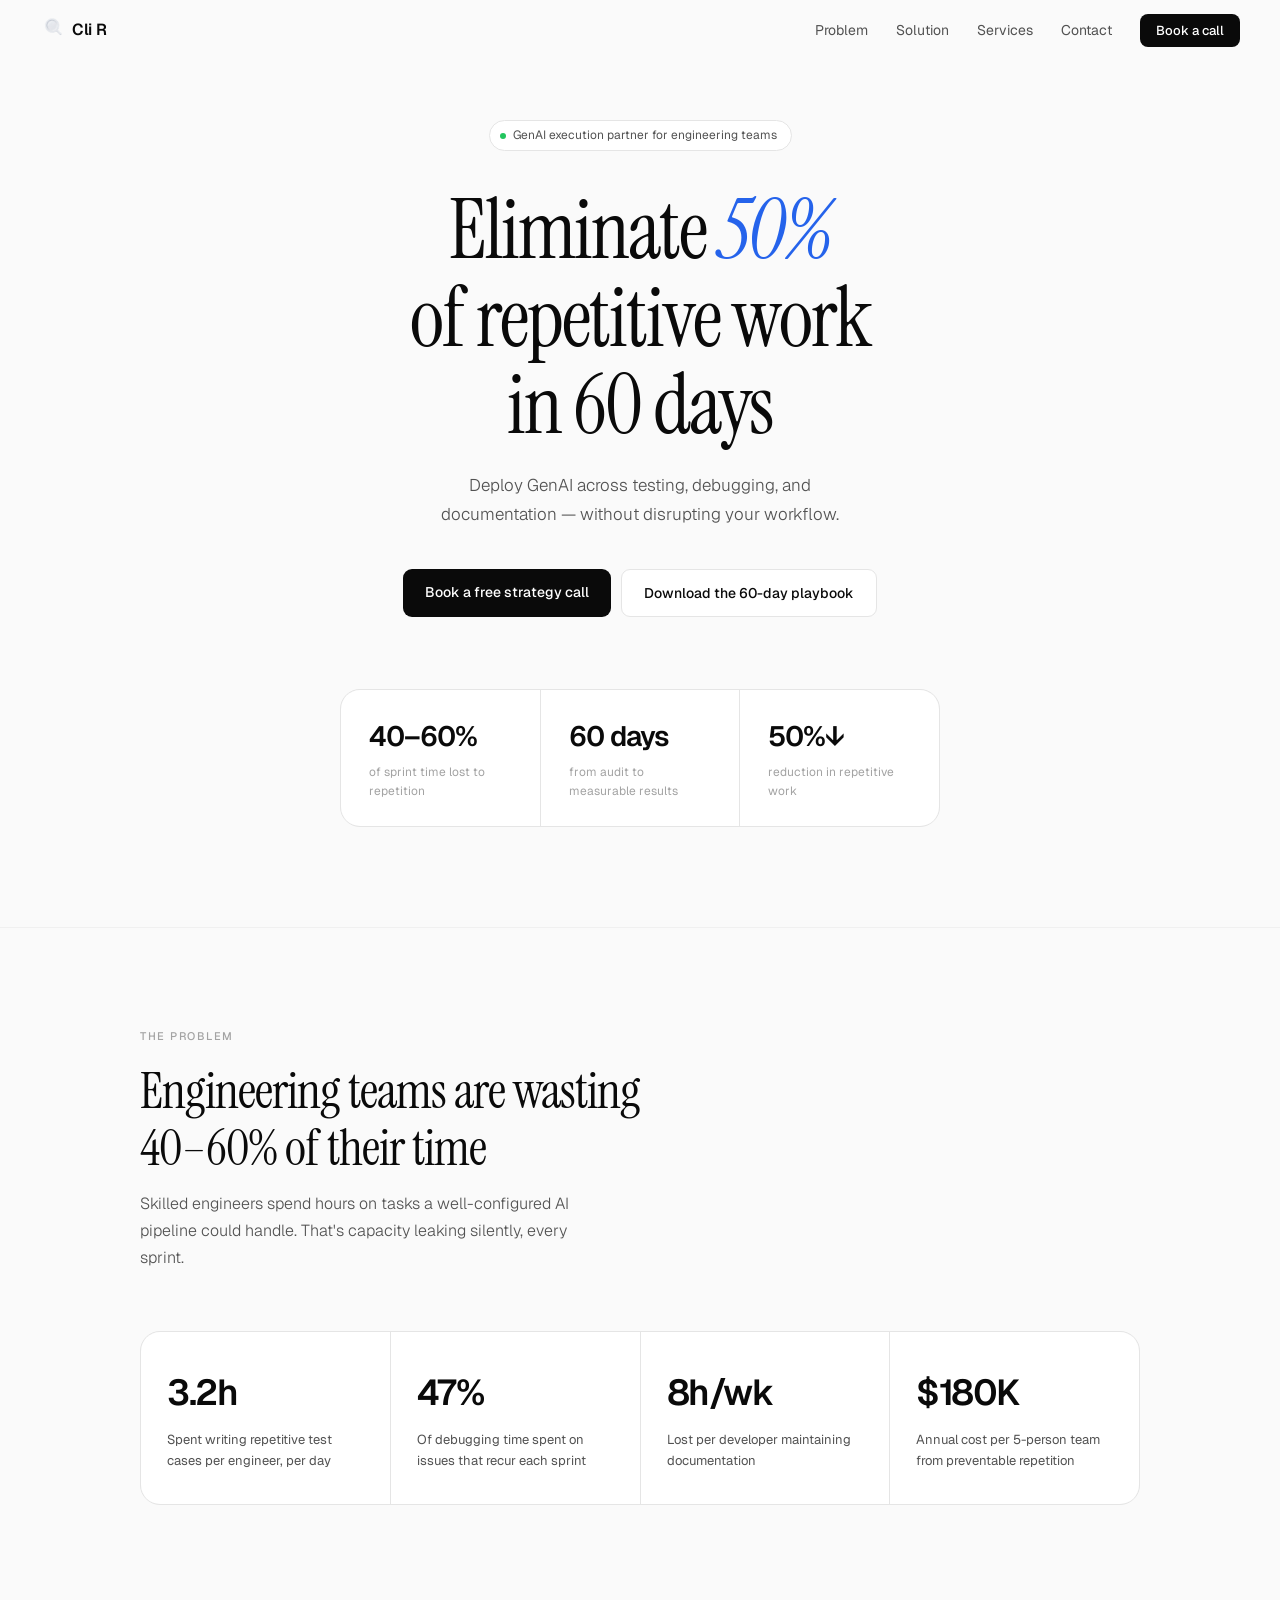
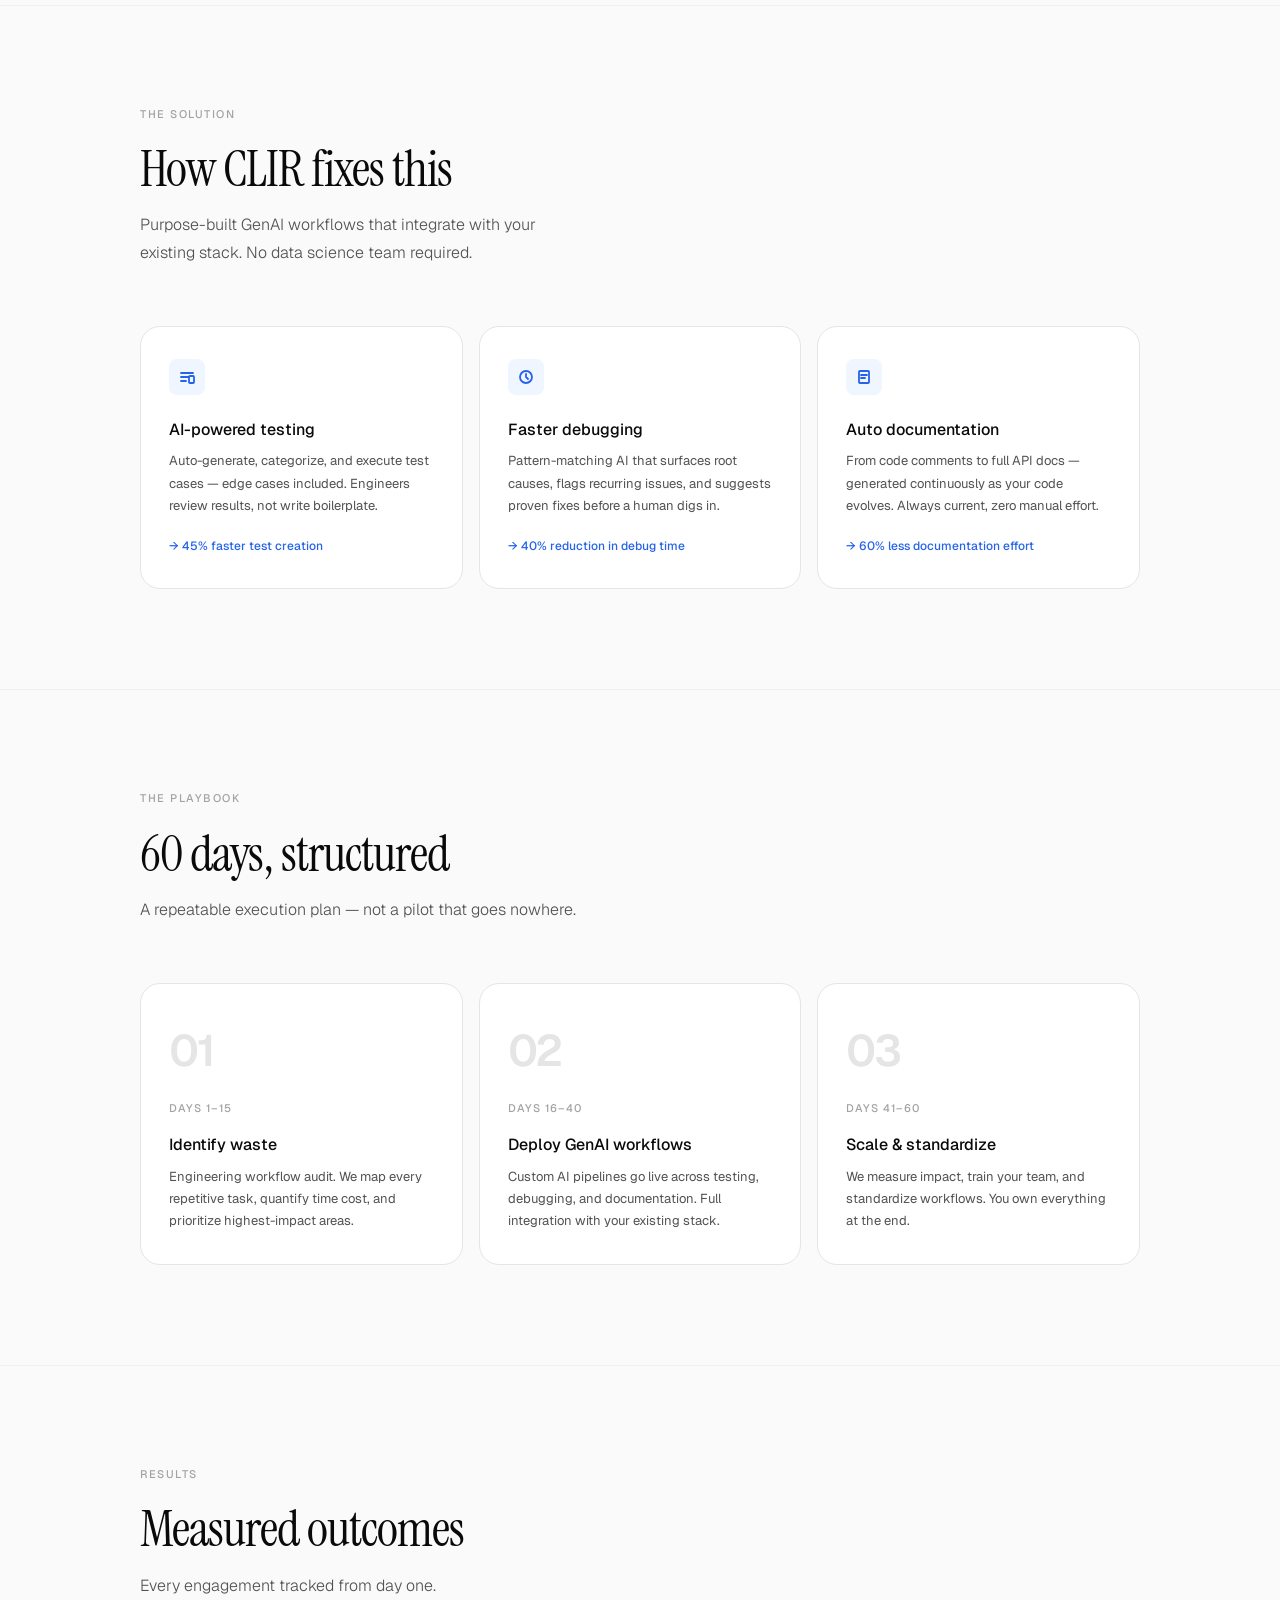
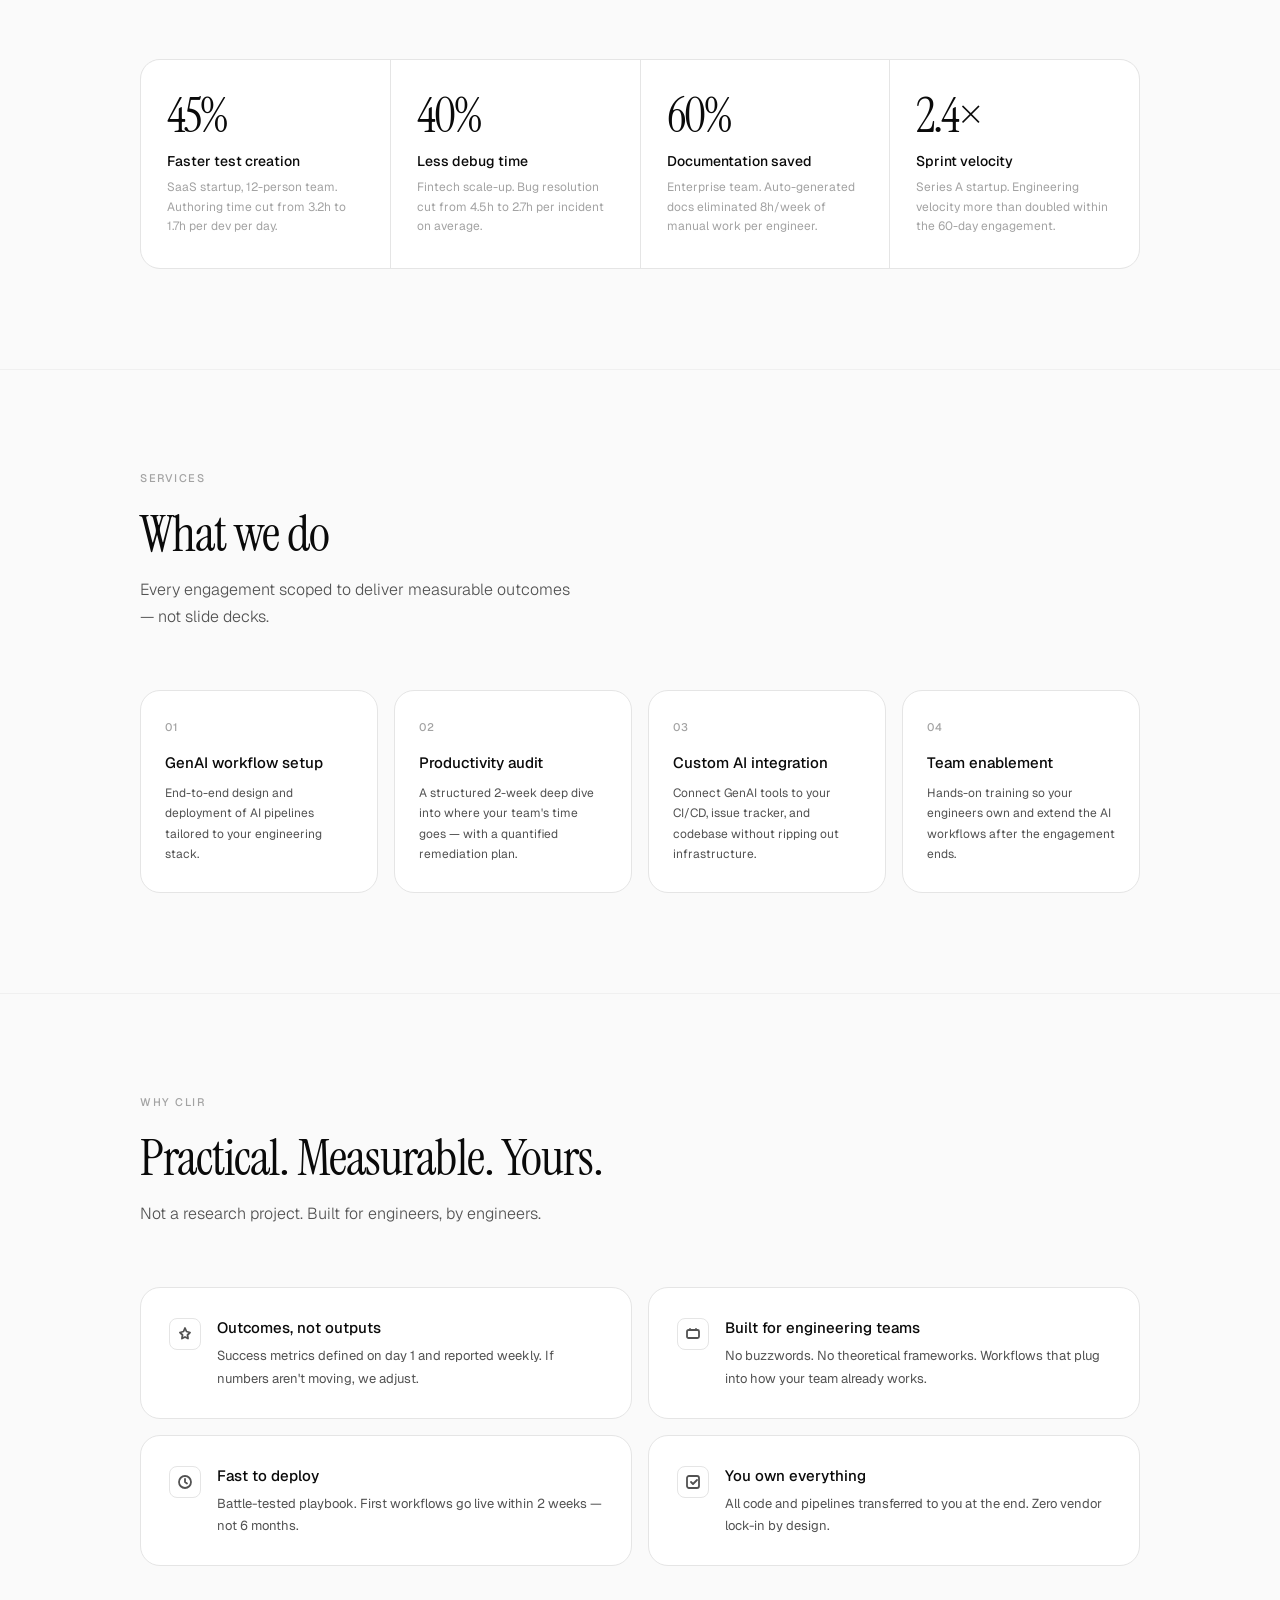
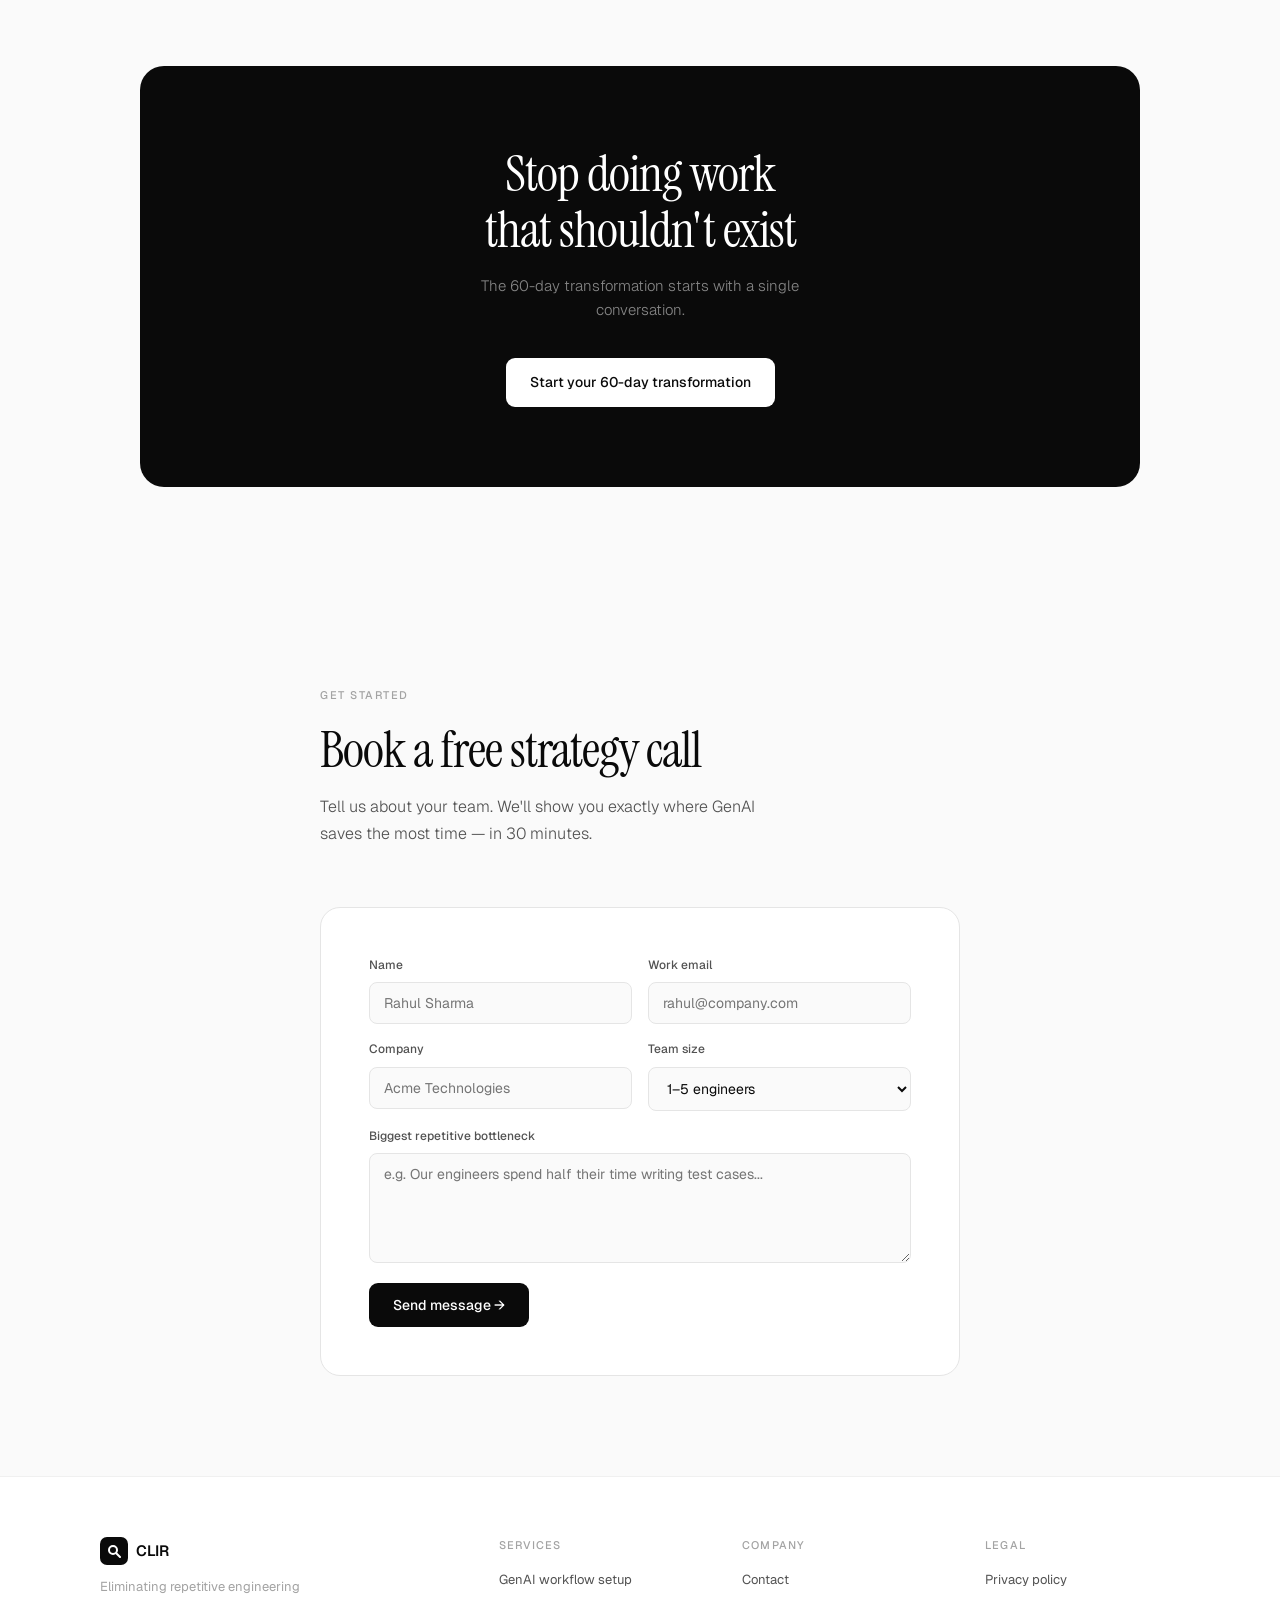
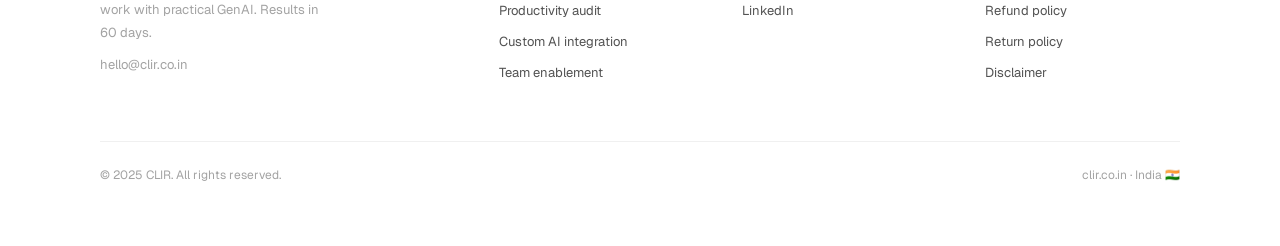
==== index.html @ d334cc99 "Add new stylesheet for layout and design enhancements" ====
<!DOCTYPE html>
<html lang="en">
<head>
<meta charset="UTF-8"/>
<meta name="viewport" content="width=device-width, initial-scale=1.0"/>
<title>CLIR — Eliminate 50% of Repetitive Work in 60 Days</title>
<meta name="description" content="CLIR deploys GenAI across testing, debugging, and documentation to eliminate 50% of repetitive engineering work in 60 days."/>
<link rel="preconnect" href="https://fonts.googleapis.com">
<link href="https://fonts.googleapis.com/css2?family=Geist:wght@300;400;500;600&family=Instrument+Serif:ital@0;1&display=swap" rel="stylesheet">
<link rel="stylesheet" href="style.css">
<link rel="shortcut icon" href="favicon.ico" type="image/x-icon">
</head>
<body>

<nav id="mainNav">
  <a class="nav-logo" href="#" onclick="showPage('home')">
        <div class="logo-icon"><img width="24px" src="./assets/images/clir-logo.png" alt="" srcset=""></div>
        <div class="logo-text">Cli R</div>
  </a>
  <ul class="nav-links">
    <li><a href="#" onclick="go('#problem')">Problem</a></li>
    <li><a href="#" onclick="go('#solution')">Solution</a></li>
    <li><a href="#" onclick="go('#services')">Services</a></li>
    <li><a href="#" onclick="showPage('contact')">Contact</a></li>
    <li><a href="#" class="nav-cta" onclick="go('#cform')">Book a call</a></li>
  </ul>
  <button class="mobile-btn" onclick="toggleNav()">☰</button>
</nav>

<!-- HOME -->
<div id="page-home" class="page active">

<section class="hero">
  <div class="hero-kicker r"><span class="kicker-dot"></span>GenAI execution partner for engineering teams</div>
  <h1 class="r">Eliminate <em>50%</em><br>of repetitive work<br>in 60 days</h1>
  <p class="hero-sub r">Deploy GenAI across testing, debugging, and documentation — without disrupting your workflow.</p>
  <div class="cta-row r">
    <a href="#" class="btn-dark" onclick="go('#cform')">Book a free strategy call</a>
    <a href="#" class="btn-ghost">Download the 60-day playbook</a>
  </div>
  <div class="hero-metrics r">
    <div class="hm"><div class="hm-num">40–60%</div><div class="hm-lbl">of sprint time lost to repetition</div></div>
    <div class="hm"><div class="hm-num">60 days</div><div class="hm-lbl">from audit to measurable results</div></div>
    <div class="hm"><div class="hm-num">50%↓</div><div class="hm-lbl">reduction in repetitive work</div></div>
  </div>
</section>

<hr class="divider">

<div id="problem" class="wrap">
  <div class="slabel r">The problem</div>
  <h2 class="r">Engineering teams are wasting<br>40–60% of their time</h2>
  <p class="ssub r">Skilled engineers spend hours on tasks a well-configured AI pipeline could handle. That's capacity leaking silently, every sprint.</p>
  <div class="pgrid4 r">
    <div class="pcell"><div class="pnum">3.2h</div><div class="plbl">Spent writing repetitive test cases per engineer, per day</div></div>
    <div class="pcell"><div class="pnum">47%</div><div class="plbl">Of debugging time spent on issues that recur each sprint</div></div>
    <div class="pcell"><div class="pnum">8h/wk</div><div class="plbl">Lost per developer maintaining documentation</div></div>
    <div class="pcell"><div class="pnum">$180K</div><div class="plbl">Annual cost per 5-person team from preventable repetition</div></div>
  </div>
</div>

<hr class="divider">

<div id="solution" class="wrap">
  <div class="slabel r">The solution</div>
  <h2 class="r">How CLIR fixes this</h2>
  <p class="ssub r">Purpose-built GenAI workflows that integrate with your existing stack. No data science team required.</p>
  <div class="sgrid">
    <div class="scard r">
      <div class="sicon"><svg viewBox="0 0 16 16"><path d="M2 4h12M2 8h8M2 12h5"/><rect x="10" y="7" width="5" height="7" rx="1"/></svg></div>
      <h3>AI-powered testing</h3>
      <p>Auto-generate, categorize, and execute test cases — edge cases included. Engineers review results, not write boilerplate.</p>
      <div class="sstat">→ 45% faster test creation</div>
    </div>
    <div class="scard r">
      <div class="sicon"><svg viewBox="0 0 16 16"><circle cx="8" cy="8" r="6"/><path d="M8 5v3l2 2"/></svg></div>
      <h3>Faster debugging</h3>
      <p>Pattern-matching AI that surfaces root causes, flags recurring issues, and suggests proven fixes before a human digs in.</p>
      <div class="sstat">→ 40% reduction in debug time</div>
    </div>
    <div class="scard r">
      <div class="sicon"><svg viewBox="0 0 16 16"><path d="M4 2h8a1 1 0 0 1 1 1v10a1 1 0 0 1-1 1H4a1 1 0 0 1-1-1V3a1 1 0 0 1 1-1z"/><path d="M5 6h6M5 9h4"/></svg></div>
      <h3>Auto documentation</h3>
      <p>From code comments to full API docs — generated continuously as your code evolves. Always current, zero manual effort.</p>
      <div class="sstat">→ 60% less documentation effort</div>
    </div>
  </div>
</div>

<hr class="divider">

<div class="wrap">
  <div class="slabel r">The playbook</div>
  <h2 class="r">60 days, structured</h2>
  <p class="ssub r">A repeatable execution plan — not a pilot that goes nowhere.</p>
  <div class="tgrid">
    <div class="tcard r"><div class="tnum">01</div><div class="trange">Days 1–15</div><h3>Identify waste</h3><p>Engineering workflow audit. We map every repetitive task, quantify time cost, and prioritize highest-impact areas.</p></div>
    <div class="tcard r"><div class="tnum">02</div><div class="trange">Days 16–40</div><h3>Deploy GenAI workflows</h3><p>Custom AI pipelines go live across testing, debugging, and documentation. Full integration with your existing stack.</p></div>
    <div class="tcard r"><div class="tnum">03</div><div class="trange">Days 41–60</div><h3>Scale & standardize</h3><p>We measure impact, train your team, and standardize workflows. You own everything at the end.</p></div>
  </div>
</div>

<hr class="divider">

<div class="wrap">
  <div class="slabel r">Results</div>
  <h2 class="r">Measured outcomes</h2>
  <p class="ssub r">Every engagement tracked from day one.</p>
  <div class="cgrid r">
    <div class="ccell"><div class="cnum">45%</div><div class="ctitle">Faster test creation</div><div class="cdesc">SaaS startup, 12-person team. Authoring time cut from 3.2h to 1.7h per dev per day.</div></div>
    <div class="ccell"><div class="cnum">40%</div><div class="ctitle">Less debug time</div><div class="cdesc">Fintech scale-up. Bug resolution cut from 4.5h to 2.7h per incident on average.</div></div>
    <div class="ccell"><div class="cnum">60%</div><div class="ctitle">Documentation saved</div><div class="cdesc">Enterprise team. Auto-generated docs eliminated 8h/week of manual work per engineer.</div></div>
    <div class="ccell"><div class="cnum">2.4×</div><div class="ctitle">Sprint velocity</div><div class="cdesc">Series A startup. Engineering velocity more than doubled within the 60-day engagement.</div></div>
  </div>
</div>

<hr class="divider">

<div id="services" class="wrap">
  <div class="slabel r">Services</div>
  <h2 class="r">What we do</h2>
  <p class="ssub r">Every engagement scoped to deliver measurable outcomes — not slide decks.</p>
  <div class="srvgrid">
    <div class="srvcard r"><div class="srvn">01</div><h3>GenAI workflow setup</h3><p>End-to-end design and deployment of AI pipelines tailored to your engineering stack.</p></div>
    <div class="srvcard r"><div class="srvn">02</div><h3>Productivity audit</h3><p>A structured 2-week deep dive into where your team's time goes — with a quantified remediation plan.</p></div>
    <div class="srvcard r"><div class="srvn">03</div><h3>Custom AI integration</h3><p>Connect GenAI tools to your CI/CD, issue tracker, and codebase without ripping out infrastructure.</p></div>
    <div class="srvcard r"><div class="srvn">04</div><h3>Team enablement</h3><p>Hands-on training so your engineers own and extend the AI workflows after the engagement ends.</p></div>
  </div>
</div>

<hr class="divider">

<div class="wrap">
  <div class="slabel r">Why CLIR</div>
  <h2 class="r">Practical. Measurable. Yours.</h2>
  <p class="ssub r">Not a research project. Built for engineers, by engineers.</p>
  <div class="wgrid">
    <div class="wcard r"><div class="wicon"><svg viewBox="0 0 14 14"><path d="M7 1l1.5 3.5L12 5.5l-2.5 2.5.5 3.5L7 10l-3 1.5.5-3.5L2 5.5l3.5-1z"/></svg></div><div><h3>Outcomes, not outputs</h3><p>Success metrics defined on day 1 and reported weekly. If numbers aren't moving, we adjust.</p></div></div>
    <div class="wcard r"><div class="wicon"><svg viewBox="0 0 14 14"><rect x="1" y="3" width="12" height="8" rx="1.5"/><path d="M4 3V2M10 3V2"/></svg></div><div><h3>Built for engineering teams</h3><p>No buzzwords. No theoretical frameworks. Workflows that plug into how your team already works.</p></div></div>
    <div class="wcard r"><div class="wicon"><svg viewBox="0 0 14 14"><circle cx="7" cy="7" r="6"/><path d="M7 4v3l2 1.5"/></svg></div><div><h3>Fast to deploy</h3><p>Battle-tested playbook. First workflows go live within 2 weeks — not 6 months.</p></div></div>
    <div class="wcard r"><div class="wicon"><svg viewBox="0 0 14 14"><path d="M5 7l2 2 4-4"/><rect x="1" y="1" width="12" height="12" rx="2"/></svg></div><div><h3>You own everything</h3><p>All code and pipelines transferred to you at the end. Zero vendor lock-in by design.</p></div></div>
  </div>
</div>

<div style="max-width:1080px;margin:0 auto">
  <div class="ctablock r">
    <h2>Stop doing work<br>that shouldn't exist</h2>
    <p>The 60-day transformation starts with a single conversation.</p>
    <a href="#" class="btn-white" onclick="go('#cform')">Start your 60-day transformation</a>
  </div>
</div>

<div id="cform" class="wrap-sm">
  <div class="slabel r">Get started</div>
  <h2 class="r">Book a free strategy call</h2>
  <p class="ssub r">Tell us about your team. We'll show you exactly where GenAI saves the most time — in 30 minutes.</p>
  <div class="fwrap r">
    <div class="frow" id="theForm">
      <div class="fg"><label>Name</label><input type="text" placeholder="Rahul Sharma" id="fn"/></div>
      <div class="fg"><label>Work email</label><input type="email" placeholder="rahul@company.com" id="fe"/></div>
      <div class="fg"><label>Company</label><input type="text" placeholder="Acme Technologies"/></div>
      <div class="fg"><label>Team size</label><select><option>1–5 engineers</option><option>6–15 engineers</option><option>16–50 engineers</option><option>50+ engineers</option></select></div>
      <div class="fg ffull"><label>Biggest repetitive bottleneck</label><textarea placeholder="e.g. Our engineers spend half their time writing test cases..."></textarea></div>
      <div class="ffull"><button class="fsub" onclick="submitForm()">Send message →</button></div>
    </div>
    <p id="formok" style="display:none;font-size:15px;color:#16a34a;font-weight:500">✓ Sent. We'll follow up within 24 hours.</p>
  </div>
</div>

</div><!-- /home -->

<!-- CONTACT -->
<div id="page-contact" class="page">
  <div class="pwrap">
    <h1>Contact</h1>
    <p class="pdate">We respond within 24 business hours.</p>
    <h2>Direct contact</h2>
    <p><strong>Email:</strong> <a href="mailto:hello@clir.co.in">hello@clir.co.in</a></p>
    <p><strong>LinkedIn:</strong> <a href="#">linkedin.com/company/clir</a></p>
    <h2>Business details</h2>
    <p><strong>Business name:</strong> CLIR &nbsp;·&nbsp; <strong>Website:</strong> clir.co.in &nbsp;·&nbsp; <strong>Nature:</strong> GenAI Consulting Services</p>
    <h2>Send a message</h2>
    <div class="fwrap" style="padding:32px">
      <div class="frow">
        <div class="fg"><label>Name</label><input type="text" placeholder="Your name"/></div>
        <div class="fg"><label>Email</label><input type="email" placeholder="your@email.com"/></div>
        <div class="fg ffull"><label>Message</label><textarea placeholder="How can we help?"></textarea></div>
        <div class="ffull"><button class="fsub">Send message →</button></div>
      </div>
    </div>
  </div>
</div>

<!-- PRIVACY -->
<div id="page-privacy" class="page">
  <div class="pwrap">
    <h1>Privacy Policy</h1><p class="pdate">Last updated: May 2025</p>
    <p>CLIR operates clir.co.in. This policy explains how we collect, use, and protect your personal information.</p>
    <h2>Information we collect</h2>
    <ul><li>Contact form submissions: name, email, company, message</li><li>Anonymised usage analytics</li><li>Payment data processed by Razorpay — we do not store card details</li></ul>
    <h2>How we use it</h2>
    <ul><li>To respond to enquiries and schedule calls</li><li>To deliver purchased services</li><li>To send service-related communications</li></ul>
    <h2>Data sharing</h2>
    <p>We do not sell your data. We share only with Razorpay (payments) and Google Analytics (anonymised usage).</p>
    <h2>Your rights</h2>
    <p>You may access, correct, or delete your data at any time. Email <a href="mailto:hello@clir.co.in">hello@clir.co.in</a>.</p>
    <h2>Security</h2>
    <p>The site is served over HTTPS. We do not store payment card information.</p>
  </div>
</div>

<!-- REFUND -->
<div id="page-refund" class="page">
  <div class="pwrap">
    <h1>Refund Policy</h1><p class="pdate">Last updated: May 2025</p>
    <p>Applies to all services purchased through clir.co.in.</p>
    <h2>Strategy sessions</h2>
    <p>Contact us within 48 hours of the session. We will offer a free follow-up or full refund at our discretion.</p>
    <h2>60-day engagement programs</h2>
    <ul><li><strong>Within 7 days of payment, pre-kickoff:</strong> Full refund</li><li><strong>After kickoff, before Day 15:</strong> 50% refund</li><li><strong>After Day 15:</strong> No refund</li></ul>
    <h2>Digital products</h2>
    <p>Non-refundable once accessed. Contact us within 7 days for defective or misrepresented products.</p>
    <h2>How to request</h2>
    <p>Email <a href="mailto:hello@clir.co.in">hello@clir.co.in</a> with your order details. Eligible refunds processed within 5–7 business days.</p>
  </div>
</div>

<!-- RETURN -->
<div id="page-return" class="page">
  <div class="pwrap">
    <h1>Return Policy</h1><p class="pdate">Last updated: May 2025</p>
    <p>CLIR provides digital consulting services and products. Physical returns are not applicable. See our <a href="#" onclick="showPage('refund')">Refund Policy</a> for service cancellations.</p>
    <h2>Digital products</h2>
    <p>All sales are final upon download or access. Contact us immediately for technical access issues.</p>
    <h2>Service engagements</h2>
    <p>Unused service credits do not carry over beyond the agreed engagement period unless agreed in writing.</p>
  </div>
</div>

<!-- DISCLAIMER -->
<div id="page-disclaimer" class="page">
  <div class="pwrap">
    <h1>Disclaimer</h1><p class="pdate">Last updated: May 2025</p>
    <h2>Results disclaimer</h2>
    <p>Case study metrics represent results from specific clients under specific conditions. <strong>Individual results will vary.</strong> CLIR does not guarantee identical outcomes.</p>
    <h2>No professional advice</h2>
    <p>Content on this site does not constitute legal, financial, or professional advice.</p>
    <h2>Limitation of liability</h2>
    <p>To the fullest extent permitted by law, CLIR shall not be liable for indirect or consequential damages beyond fees paid for the relevant services.</p>
    <h2>Governing law</h2>
    <p>Governed by the laws of India. Disputes subject to the exclusive jurisdiction of courts in India.</p>
  </div>
</div>

<!-- FOOTER -->
<footer>
  <div class="fi">
    <div class="fbrand">
      <div style="display:flex;align-items:center;gap:8px;font-size:15px;font-weight:600">
        <div class="logo-mark"><svg viewBox="0 0 14 14" fill="none" stroke="#fff" stroke-width="2" stroke-linecap="round"><circle cx="6" cy="6" r="4"/><line x1="9.5" y1="9.5" x2="13" y2="13"/></svg></div>
        CLIR
      </div>
      <p>Eliminating repetitive engineering work with practical GenAI. Results in 60 days.</p>
      <p style="margin-top:8px"><a href="mailto:hello@clir.co.in" style="color:var(--text-3);text-decoration:none">hello@clir.co.in</a></p>
    </div>
    <div class="fcol">
      <h4>Services</h4>
      <a href="#" onclick="go('#services')">GenAI workflow setup</a>
      <a href="#" onclick="go('#services')">Productivity audit</a>
      <a href="#" onclick="go('#services')">Custom AI integration</a>
      <a href="#" onclick="go('#services')">Team enablement</a>
    </div>
    <div class="fcol">
      <h4>Company</h4>
      <a href="#" onclick="showPage('contact')">Contact</a>
      <a href="#">LinkedIn</a>
    </div>
    <div class="fcol">
      <h4>Legal</h4>
      <a href="#" onclick="showPage('privacy')">Privacy policy</a>
      <a href="#" onclick="showPage('refund')">Refund policy</a>
      <a href="#" onclick="showPage('return')">Return policy</a>
      <a href="#" onclick="showPage('disclaimer')">Disclaimer</a>
    </div>
  </div>
  <div class="fbot">
    <span>© 2025 CLIR. All rights reserved.</span>
    <span>clir.co.in · India 🇮🇳</span>
  </div>
</footer>

<script>
function showPage(n){
  document.querySelectorAll('.page').forEach(p=>p.classList.remove('active'));
  document.getElementById('page-'+n).classList.add('active');
  window.scrollTo({top:0,behavior:'smooth'});
}
function go(id){
  showPage('home');
  setTimeout(()=>{const el=document.querySelector(id);if(el)el.scrollIntoView({behavior:'smooth',block:'start'})},120);
}
function toggleNav(){
  const ul=document.querySelector('.nav-links');
  const open=ul.style.display==='flex';
  ul.style.cssText=open?'':'display:flex;flex-direction:column;position:absolute;top:60px;right:20px;background:#fff;border:1px solid #e5e5e5;border-radius:12px;padding:12px 16px;gap:14px;box-shadow:0 8px 32px rgba(0,0,0,.08);z-index:200';
}
function submitForm(){
  const n=document.getElementById('fn').value,e=document.getElementById('fe').value;
  if(!n||!e){alert('Please fill in name and email.');return;}
  document.getElementById('theForm').style.display='none';
  document.getElementById('formok').style.display='block';
}
const obs=new IntersectionObserver(es=>es.forEach(e=>{if(e.isIntersecting)e.target.classList.add('vis')}),{threshold:.08});
document.querySelectorAll('.r').forEach(el=>obs.observe(el));
window.addEventListener('scroll',()=>{
  document.getElementById('mainNav').style.borderBottomColor=window.scrollY>10?'#e5e5e5':'transparent';
});
</script>
</body>
</html>
---- style.css ----
*,*::before,*::after{box-sizing:border-box;margin:0;padding:0}
:root{
  --bg:#fafafa;
  --surface:#ffffff;
  --border:#e5e5e5;
  --border-light:#f0f0f0;
  --text:#0a0a0a;
  --text-2:#525252;
  --text-3:#a3a3a3;
  --accent:#2563eb;
  --accent-bg:#eff6ff;
  --radius:12px;
  --radius-lg:20px;
  --sans:'Geist',system-ui,sans-serif;
  --serif:'Instrument Serif',serif;
}
html{scroll-behavior:smooth}
body{font-family:var(--sans);background:var(--bg);color:var(--text);line-height:1.6;-webkit-font-smoothing:antialiased;overflow-x:hidden}

nav{position:fixed;top:0;left:0;right:0;z-index:100;height:60px;display:flex;align-items:center;justify-content:space-between;padding:0 40px;background:rgba(250,250,250,0.88);backdrop-filter:blur(16px);-webkit-backdrop-filter:blur(16px);border-bottom:1px solid transparent;transition:border-color .2s}
.nav-logo{display:flex;align-items:center;gap:8px;text-decoration:none;font-size:16px;font-weight:600;letter-spacing:-0.3px;color:var(--text)}
.logo-mark{width:28px;height:28px;background:var(--text);border-radius:7px;display:flex;align-items:center;justify-content:center}
.logo-mark svg{width:14px;height:14px;fill:none;stroke:#fff;stroke-width:2;stroke-linecap:round}
.nav-links{display:flex;align-items:center;gap:28px;list-style:none}
.nav-links a{text-decoration:none;color:var(--text-2);font-size:14px;font-weight:400;transition:color .15s}
.nav-links a:hover{color:var(--text)}
.nav-cta{background:var(--text)!important;color:#fff!important;padding:8px 16px;border-radius:8px;font-size:13px!important;font-weight:500!important;transition:opacity .15s!important}
.nav-cta:hover{opacity:.82}
.mobile-btn{display:none;background:none;border:1px solid var(--border);border-radius:8px;width:36px;height:36px;cursor:pointer;font-size:16px;color:var(--text);align-items:center;justify-content:center}

.hero{min-height:100vh;display:flex;flex-direction:column;align-items:center;justify-content:center;padding:120px 40px 100px;text-align:center}
.hero-kicker{display:inline-flex;align-items:center;gap:7px;border:1px solid var(--border);border-radius:100px;padding:5px 14px 5px 10px;font-size:12px;color:var(--text-2);margin-bottom:36px;background:var(--surface)}
.kicker-dot{width:6px;height:6px;background:#22c55e;border-radius:50%;flex-shrink:0}
.hero h1{font-family:var(--serif);font-size:clamp(48px,6.5vw,88px);font-weight:400;line-height:1.05;letter-spacing:-2px;max-width:800px;margin-bottom:22px}
.hero h1 em{font-style:italic;color:var(--accent)}
.hero-sub{font-size:17px;color:var(--text-2);max-width:460px;line-height:1.7;font-weight:300;margin-bottom:40px}
.cta-row{display:flex;gap:10px;flex-wrap:wrap;justify-content:center}
.btn-dark{background:var(--text);color:#fff;padding:12px 22px;border-radius:9px;text-decoration:none;font-size:14px;font-weight:500;transition:opacity .15s;white-space:nowrap}
.btn-dark:hover{opacity:.82}
.btn-ghost{background:var(--surface);color:var(--text);padding:12px 22px;border-radius:9px;text-decoration:none;font-size:14px;font-weight:500;border:1px solid var(--border);transition:border-color .15s;white-space:nowrap}
.btn-ghost:hover{border-color:#999}
.hero-metrics{display:grid;grid-template-columns:repeat(3,1fr);gap:1px;background:var(--border);border:1px solid var(--border);border-radius:var(--radius-lg);overflow:hidden;margin-top:72px;width:100%;max-width:600px}
.hm{background:var(--surface);padding:24px 28px;text-align:left}
.hm-num{font-size:28px;font-weight:600;letter-spacing:-1px;margin-bottom:4px}
.hm-lbl{font-size:12px;color:var(--text-3)}

.wrap{max-width:1080px;margin:0 auto;padding:100px 40px}
.wrap-sm{max-width:720px;margin:0 auto;padding:100px 40px}
.slabel{font-size:11px;font-weight:500;letter-spacing:1.5px;text-transform:uppercase;color:var(--text-3);margin-bottom:18px}
h2{font-family:var(--serif);font-size:clamp(34px,4vw,54px);font-weight:400;letter-spacing:-1px;line-height:1.1;margin-bottom:14px}
.ssub{font-size:16px;color:var(--text-2);max-width:440px;line-height:1.7;font-weight:300;margin-bottom:60px}
.divider{border:none;border-top:1px solid var(--border-light)}

.pgrid4{display:grid;grid-template-columns:repeat(4,1fr);gap:1px;background:var(--border);border:1px solid var(--border);border-radius:var(--radius-lg);overflow:hidden}
.pcell{background:var(--surface);padding:32px 26px}
.pnum{font-size:36px;font-weight:600;letter-spacing:-1.5px;margin-bottom:8px}
.plbl{font-size:13px;color:var(--text-2);line-height:1.6}

.sgrid{display:grid;grid-template-columns:repeat(3,1fr);gap:16px}
.scard{border:1px solid var(--border);border-radius:var(--radius-lg);padding:32px 28px;background:var(--surface);transition:border-color .2s}
.scard:hover{border-color:#999}
.sicon{width:36px;height:36px;background:var(--accent-bg);border-radius:8px;display:flex;align-items:center;justify-content:center;margin-bottom:22px}
.sicon svg{width:16px;height:16px;stroke:var(--accent);stroke-width:1.8;fill:none;stroke-linecap:round;stroke-linejoin:round}
.scard h3{font-size:16px;font-weight:500;margin-bottom:8px}
.scard p{font-size:13px;color:var(--text-2);line-height:1.7}
.sstat{margin-top:20px;font-size:12px;font-weight:500;color:var(--accent)}

.tgrid{display:grid;grid-template-columns:repeat(3,1fr);gap:16px}
.tcard{border:1px solid var(--border);border-radius:var(--radius-lg);padding:32px 28px;background:var(--surface)}
.tnum{font-size:44px;font-weight:600;letter-spacing:-2px;color:var(--border);margin-bottom:14px}
.trange{font-size:11px;font-weight:500;letter-spacing:1px;text-transform:uppercase;color:var(--text-3);margin-bottom:14px}
.tcard h3{font-size:16px;font-weight:500;margin-bottom:8px}
.tcard p{font-size:13px;color:var(--text-2);line-height:1.7}

.cgrid{display:grid;grid-template-columns:repeat(4,1fr);gap:1px;background:var(--border);border:1px solid var(--border);border-radius:var(--radius-lg);overflow:hidden}
.ccell{background:var(--surface);padding:32px 26px}
.cnum{font-family:var(--serif);font-size:48px;font-weight:400;letter-spacing:-2px;line-height:1}
.ctitle{font-size:14px;font-weight:500;margin:10px 0 6px}
.cdesc{font-size:12px;color:var(--text-3);line-height:1.6}

.srvgrid{display:grid;grid-template-columns:repeat(4,1fr);gap:16px}
.srvcard{border:1px solid var(--border);border-radius:var(--radius-lg);padding:28px 24px;background:var(--surface);transition:border-color .2s}
.srvcard:hover{border-color:#999}
.srvn{font-size:11px;font-weight:500;color:var(--text-3);letter-spacing:1px;margin-bottom:14px}
.srvcard h3{font-size:15px;font-weight:500;margin-bottom:8px}
.srvcard p{font-size:12px;color:var(--text-2);line-height:1.7}

.wgrid{display:grid;grid-template-columns:repeat(2,1fr);gap:16px}
.wcard{border:1px solid var(--border);border-radius:var(--radius-lg);padding:28px;background:var(--surface);display:flex;gap:16px;align-items:flex-start}
.wicon{width:32px;height:32px;flex-shrink:0;border:1px solid var(--border);border-radius:8px;display:flex;align-items:center;justify-content:center;margin-top:2px}
.wicon svg{width:14px;height:14px;stroke:var(--text-2);stroke-width:1.8;fill:none;stroke-linecap:round;stroke-linejoin:round}
.wcard h3{font-size:15px;font-weight:500;margin-bottom:5px}
.wcard p{font-size:13px;color:var(--text-2);line-height:1.7}

.ctablock{background:var(--text);border-radius:24px;padding:80px 60px;text-align:center;margin:0 40px 100px;max-width:1000px}
.ctablock h2{font-family:var(--serif);font-size:clamp(32px,4vw,52px);font-weight:400;color:#fff;letter-spacing:-1px;margin-bottom:16px}
.ctablock p{color:rgba(255,255,255,.5);font-size:15px;margin-bottom:36px;max-width:380px;margin-left:auto;margin-right:auto;font-weight:300}
.btn-white{background:#fff;color:var(--text);padding:13px 24px;border-radius:9px;text-decoration:none;font-size:14px;font-weight:500;transition:opacity .15s;display:inline-block}
.btn-white:hover{opacity:.88}

.fwrap{border:1px solid var(--border);border-radius:var(--radius-lg);padding:48px;background:var(--surface)}
.frow{display:grid;grid-template-columns:1fr 1fr;gap:16px}
.ffull{grid-column:1/-1}
.fg{display:flex;flex-direction:column;gap:7px}
.fg label{font-size:12px;font-weight:500;color:var(--text-2)}
.fg input,.fg textarea,.fg select{background:var(--bg);border:1px solid var(--border);border-radius:8px;padding:11px 14px;font-family:var(--sans);font-size:14px;color:var(--text);outline:none;transition:border-color .15s;width:100%}
.fg input:focus,.fg textarea:focus,.fg select:focus{border-color:var(--accent)}
.fg textarea{resize:vertical;min-height:110px}
.fsub{background:var(--text);color:#fff;border:none;padding:13px 24px;border-radius:9px;font-family:var(--sans);font-size:14px;font-weight:500;cursor:pointer;transition:opacity .15s;margin-top:4px}
.fsub:hover{opacity:.82}

.pwrap{max-width:680px;margin:0 auto;padding:120px 40px 80px}
.pwrap h1{font-family:var(--serif);font-size:40px;font-weight:400;margin-bottom:6px}
.pdate{font-size:13px;color:var(--text-3);margin-bottom:48px}
.pwrap h2{font-family:var(--sans);font-size:16px;font-weight:500;margin:36px 0 10px;letter-spacing:0}
.pwrap p,.pwrap li{font-size:15px;color:var(--text-2);line-height:1.8;margin-bottom:10px}
.pwrap ul{padding-left:18px}
.pwrap a{color:var(--accent)}

footer{border-top:1px solid var(--border-light);padding:60px 40px;background:var(--surface)}
.fi{max-width:1080px;margin:0 auto;display:grid;grid-template-columns:1.8fr 1fr 1fr 1fr;gap:48px}
.fbrand p{font-size:13px;color:var(--text-3);line-height:1.8;margin-top:10px;max-width:220px}
.fcol h4{font-size:11px;font-weight:500;letter-spacing:1.2px;text-transform:uppercase;color:var(--text-3);margin-bottom:16px}
.fcol a{display:block;font-size:13px;color:var(--text-2);text-decoration:none;margin-bottom:10px;transition:color .15s}
.fcol a:hover{color:var(--text)}
.fbot{max-width:1080px;margin:48px auto 0;padding-top:24px;border-top:1px solid var(--border-light);display:flex;justify-content:space-between;align-items:center;font-size:12px;color:var(--text-3)}

.page{display:none}.page.active{display:block}
.r{opacity:0;transform:translateY(14px);transition:opacity .5s ease,transform .5s ease}
.r.vis{opacity:1;transform:none}

@media(max-width:768px){
  nav{padding:0 20px}.nav-links{display:none}.mobile-btn{display:flex}
  .wrap,.wrap-sm{padding:72px 20px}.hero{padding:100px 20px 80px}
  h2{font-size:36px}.hero h1{font-size:48px}
  .hero-metrics{grid-template-columns:1fr}
  .pgrid4{grid-template-columns:1fr 1fr}
  .sgrid,.tgrid,.wgrid,.srvgrid{grid-template-columns:1fr}
  .cgrid{grid-template-columns:1fr 1fr}
  .ctablock{margin:0 20px 80px;padding:52px 28px}
  .frow{grid-template-columns:1fr}.fwrap{padding:28px}
  .fi{grid-template-columns:1fr;gap:32px}
  .fbot{flex-direction:column;gap:8px}
  .pwrap{padding:100px 20px 60px}
}
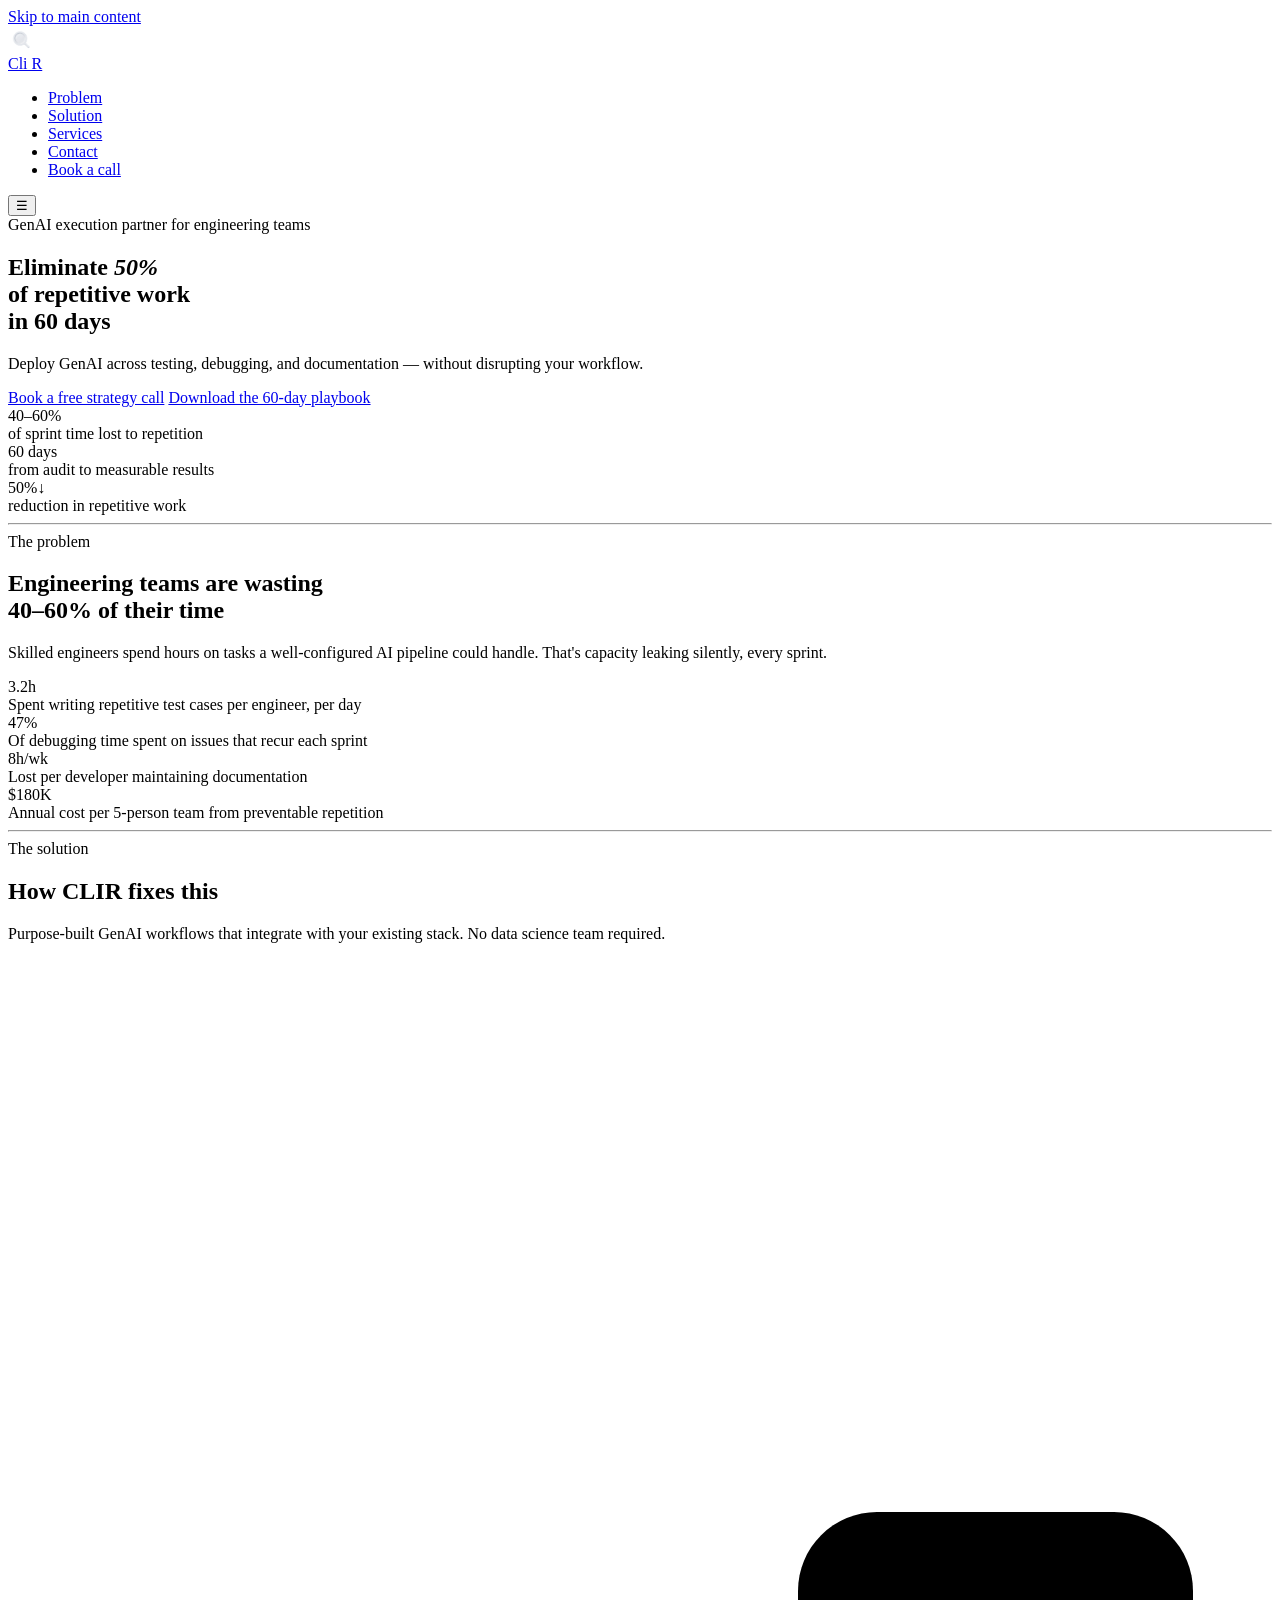
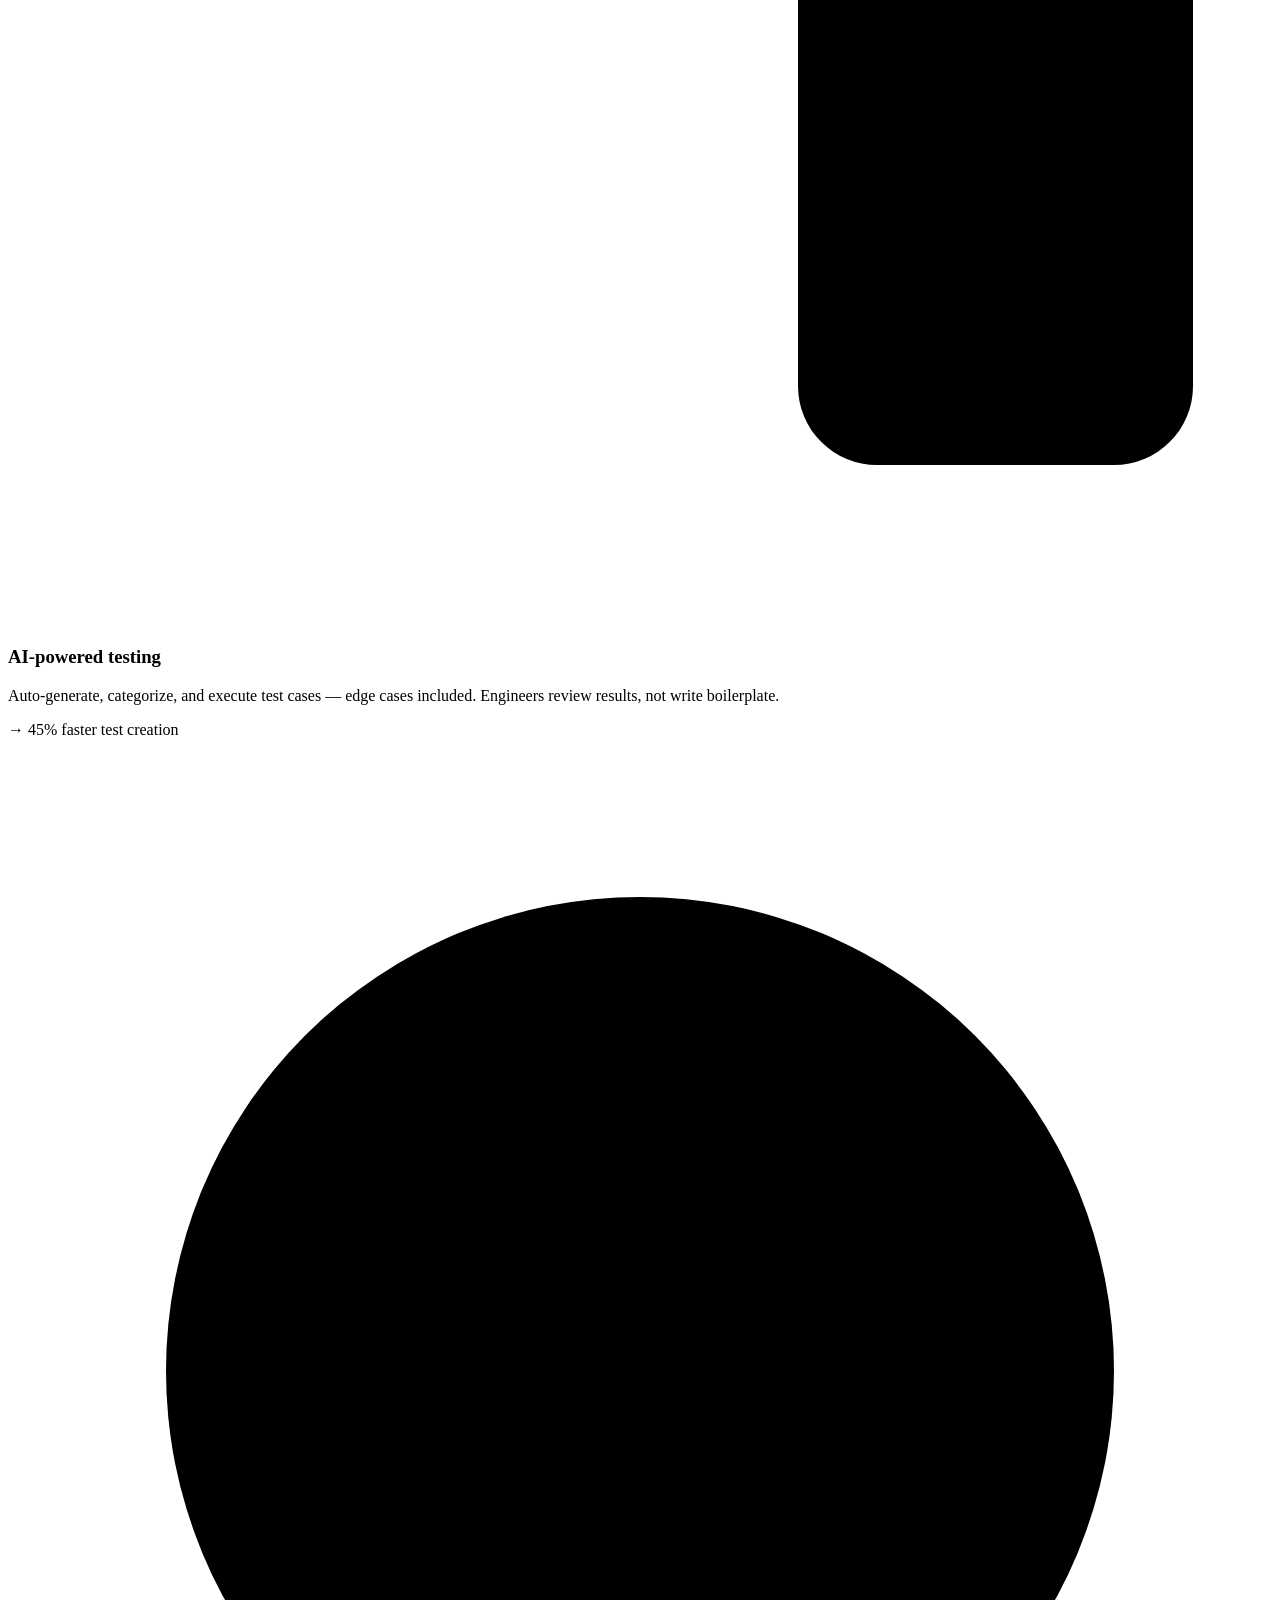
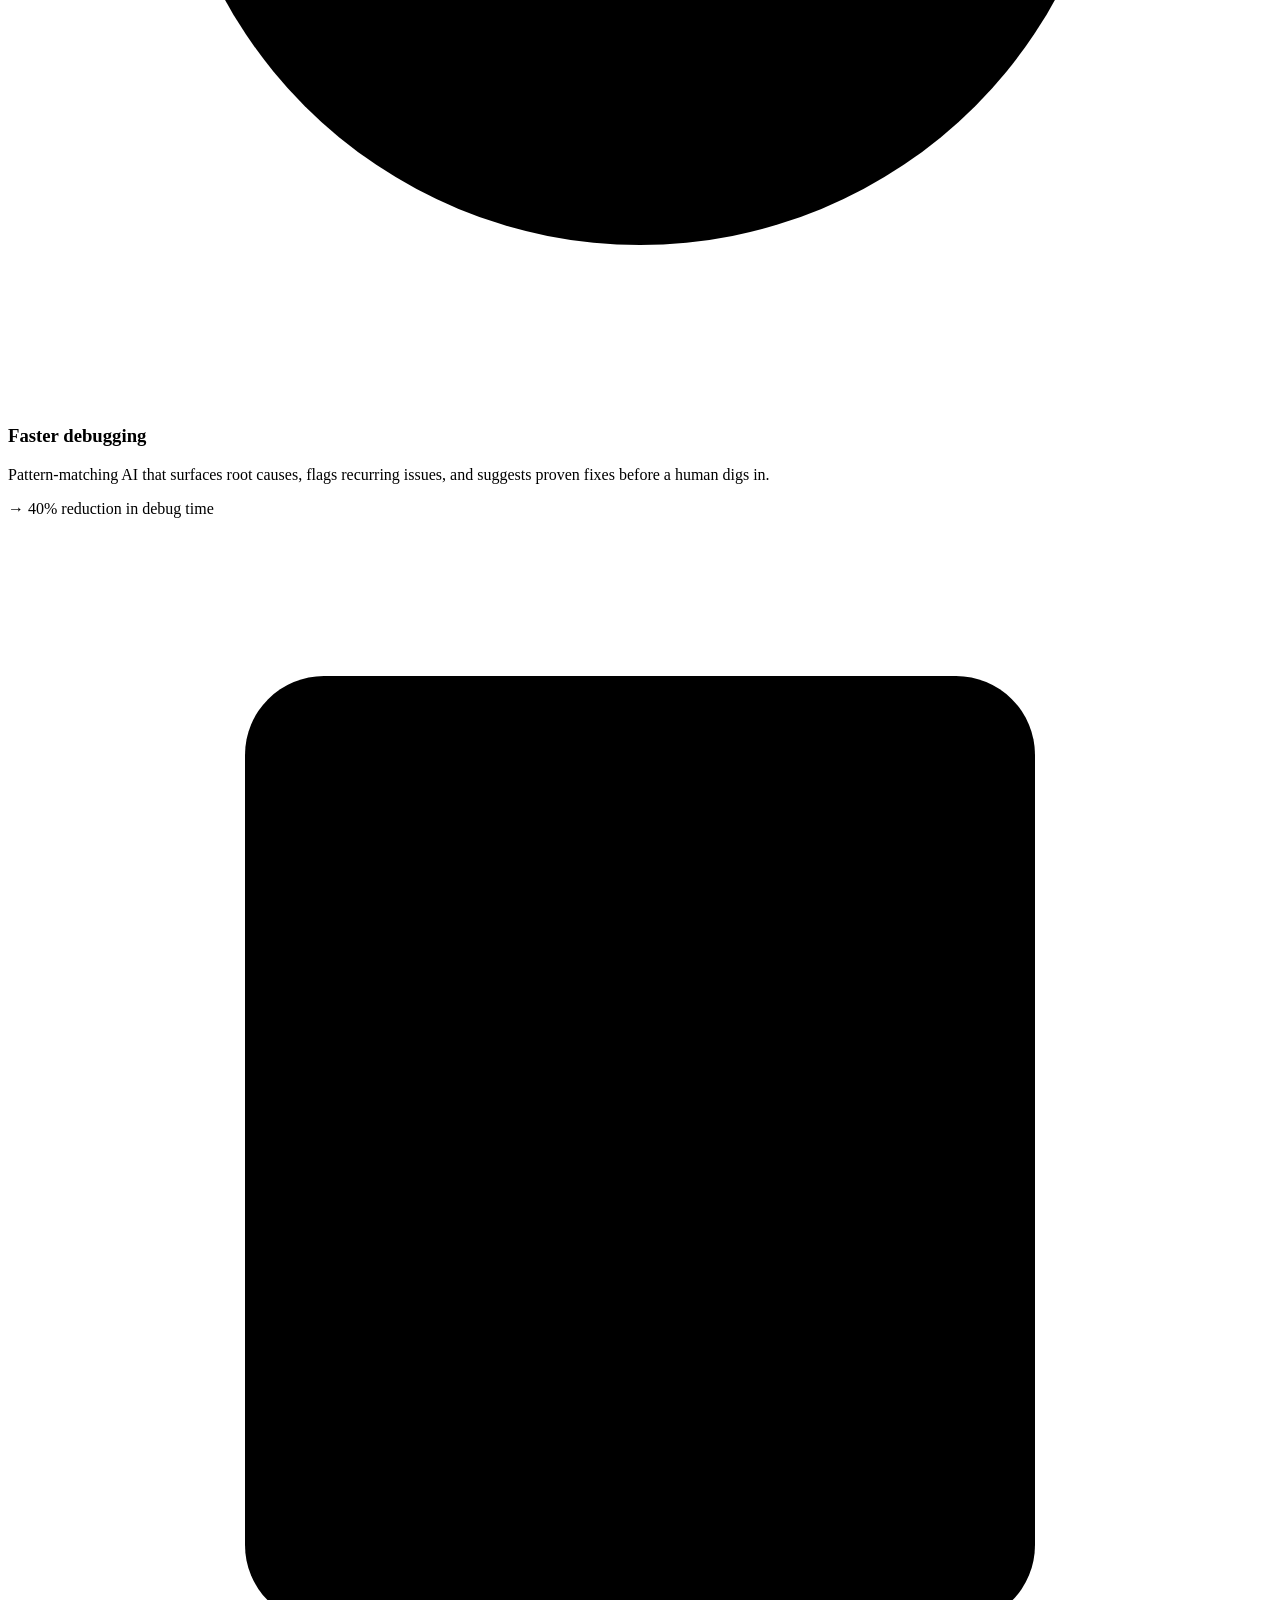
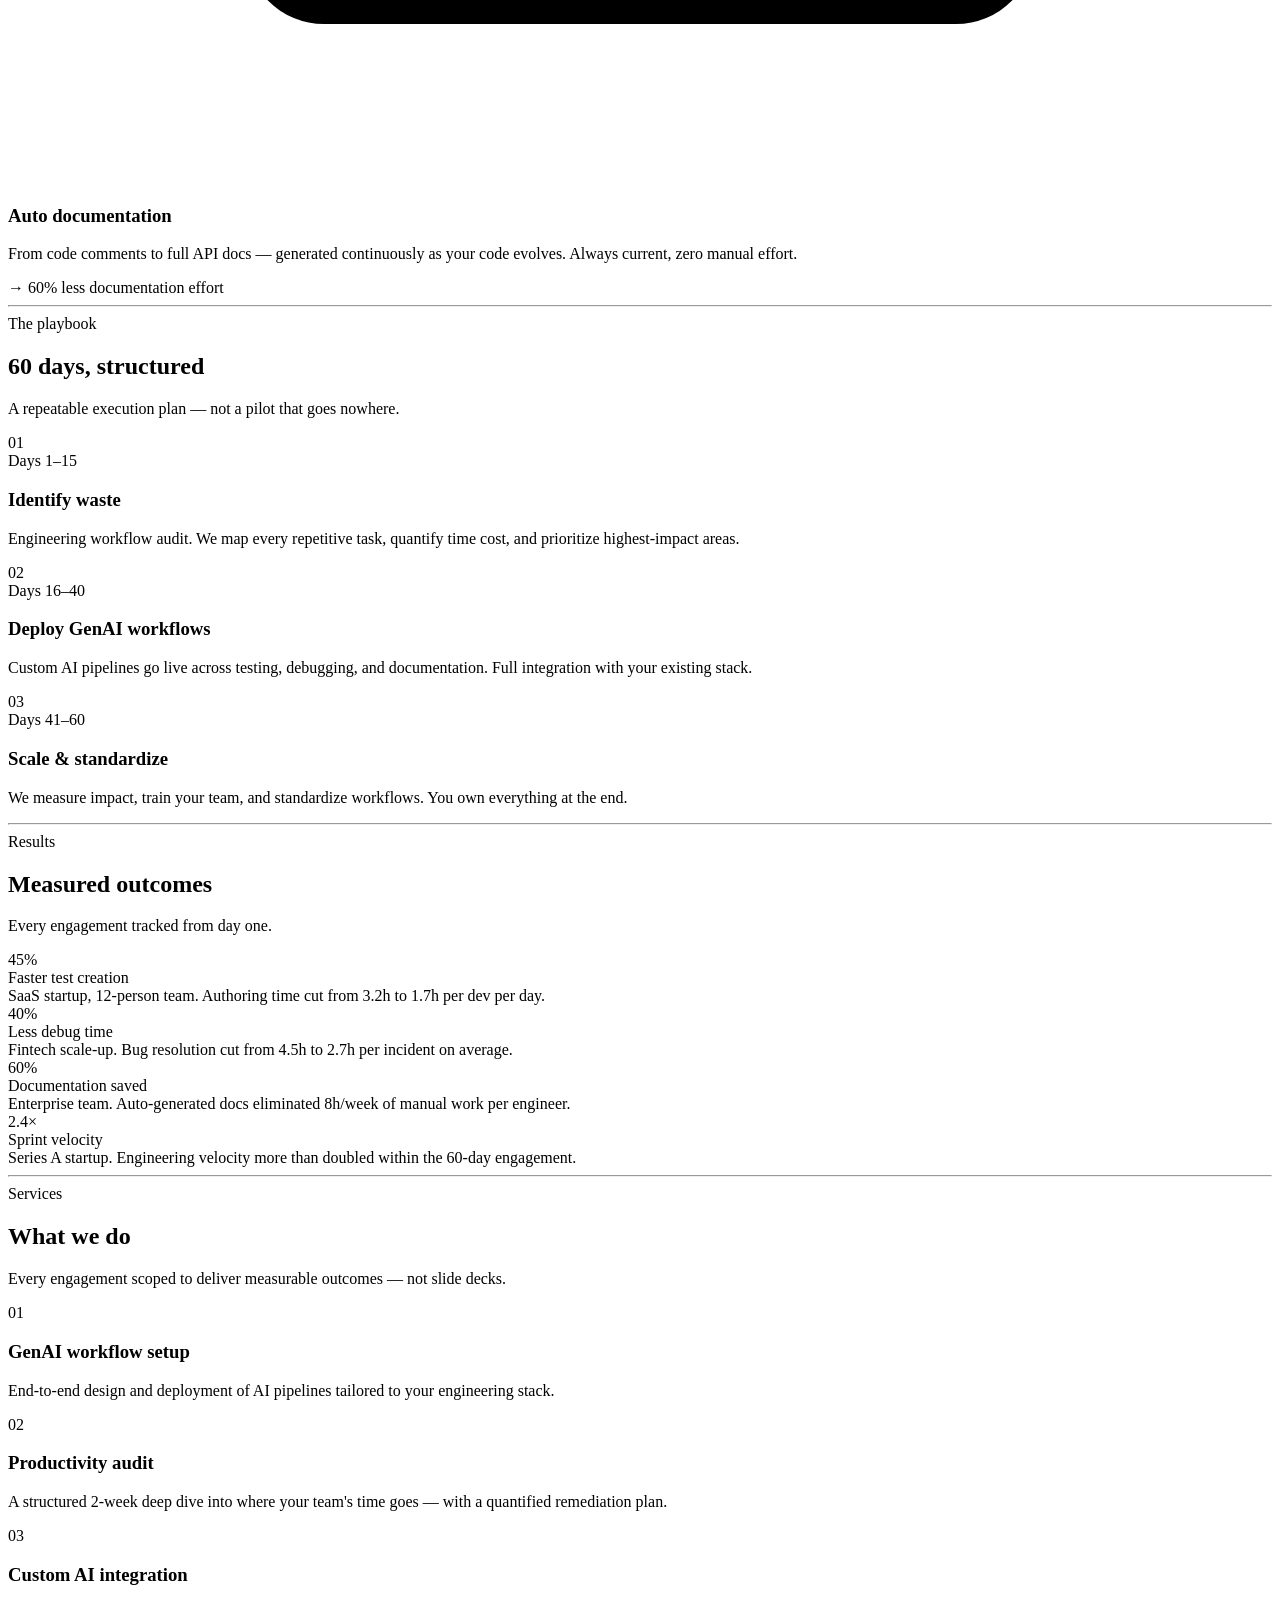
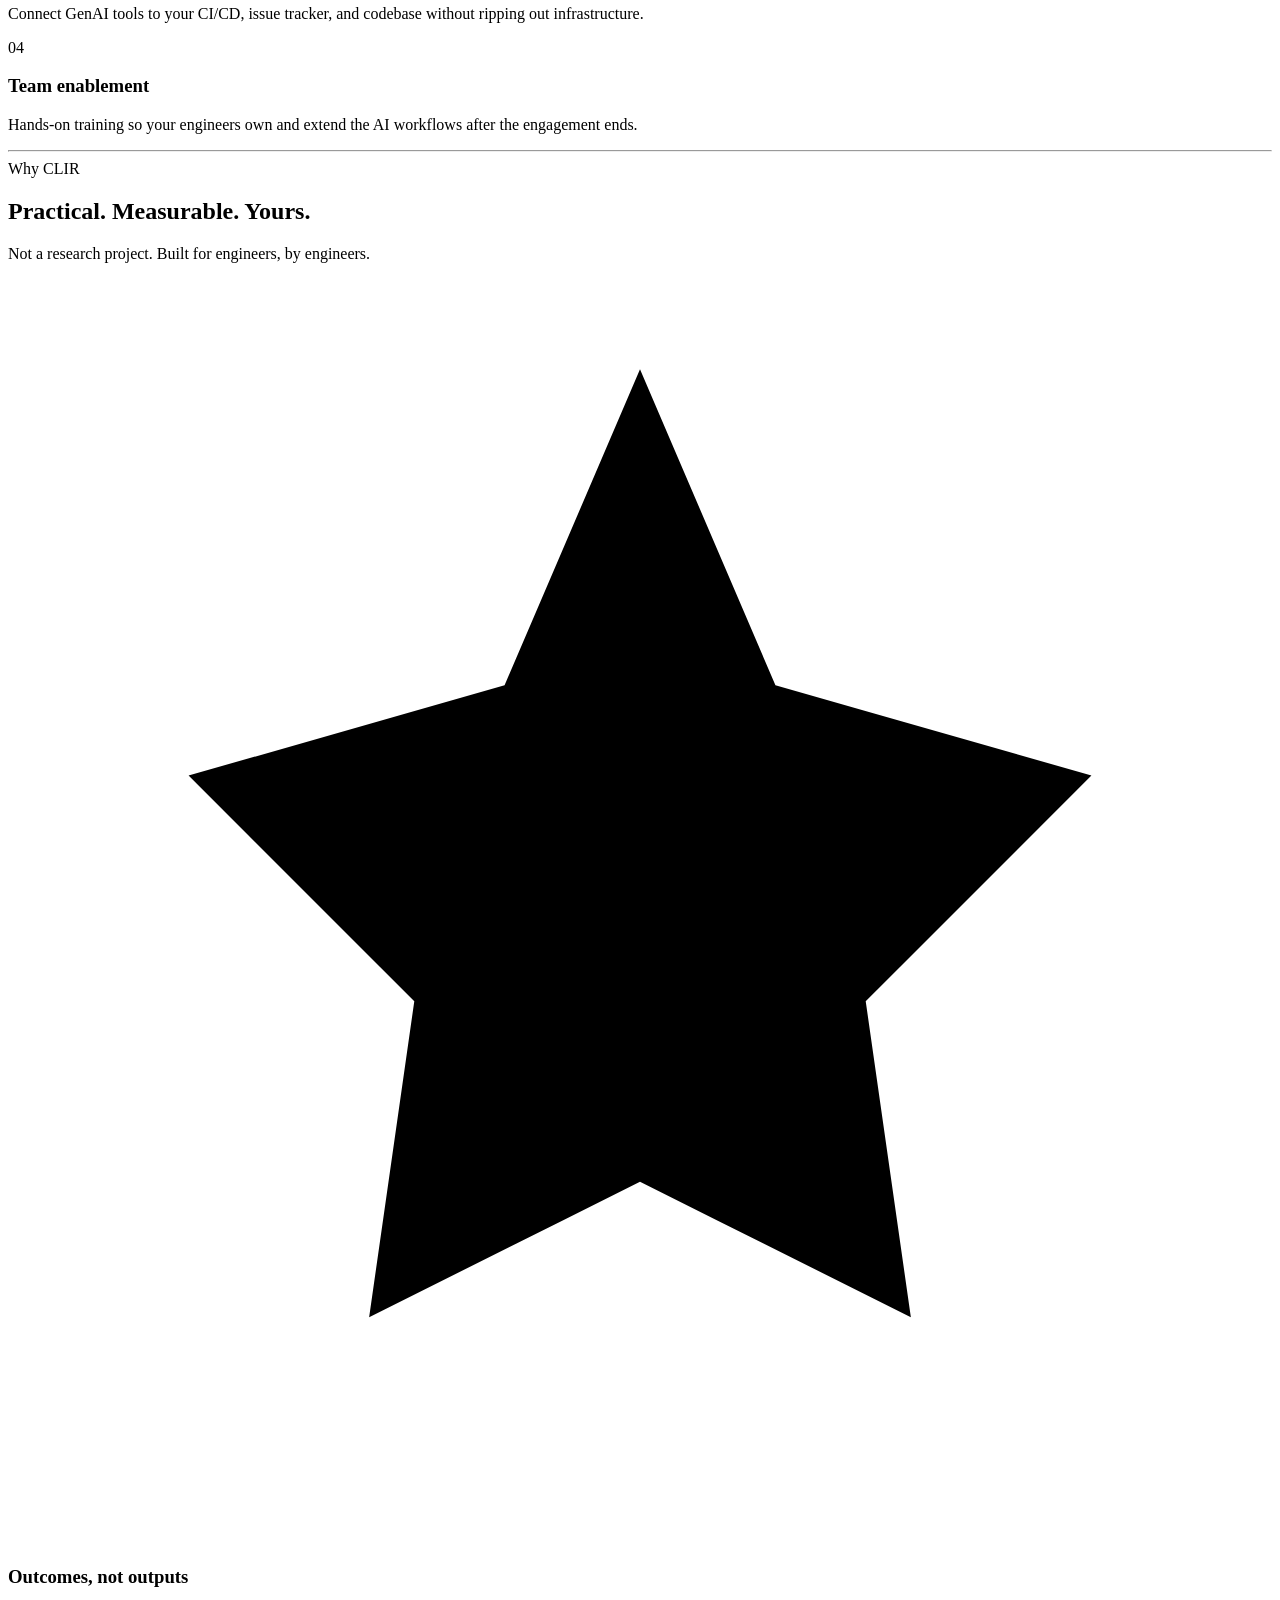
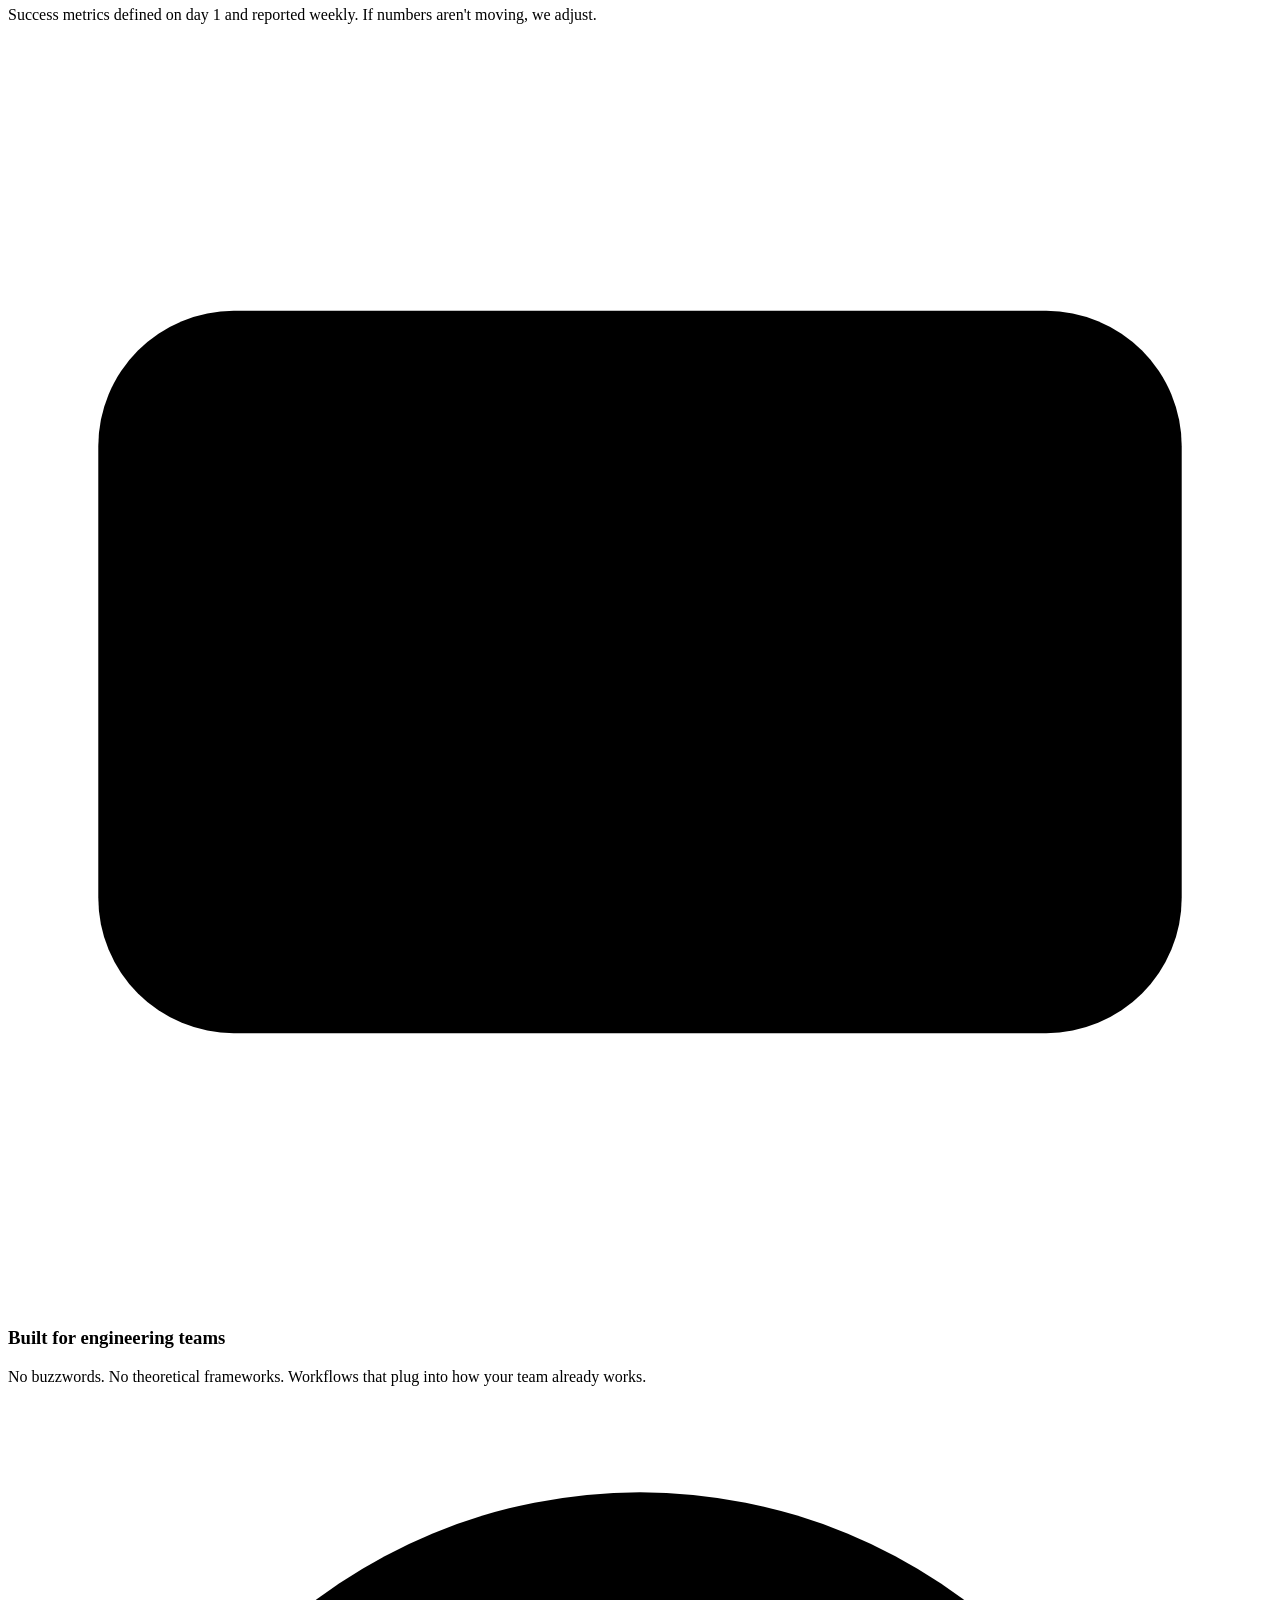
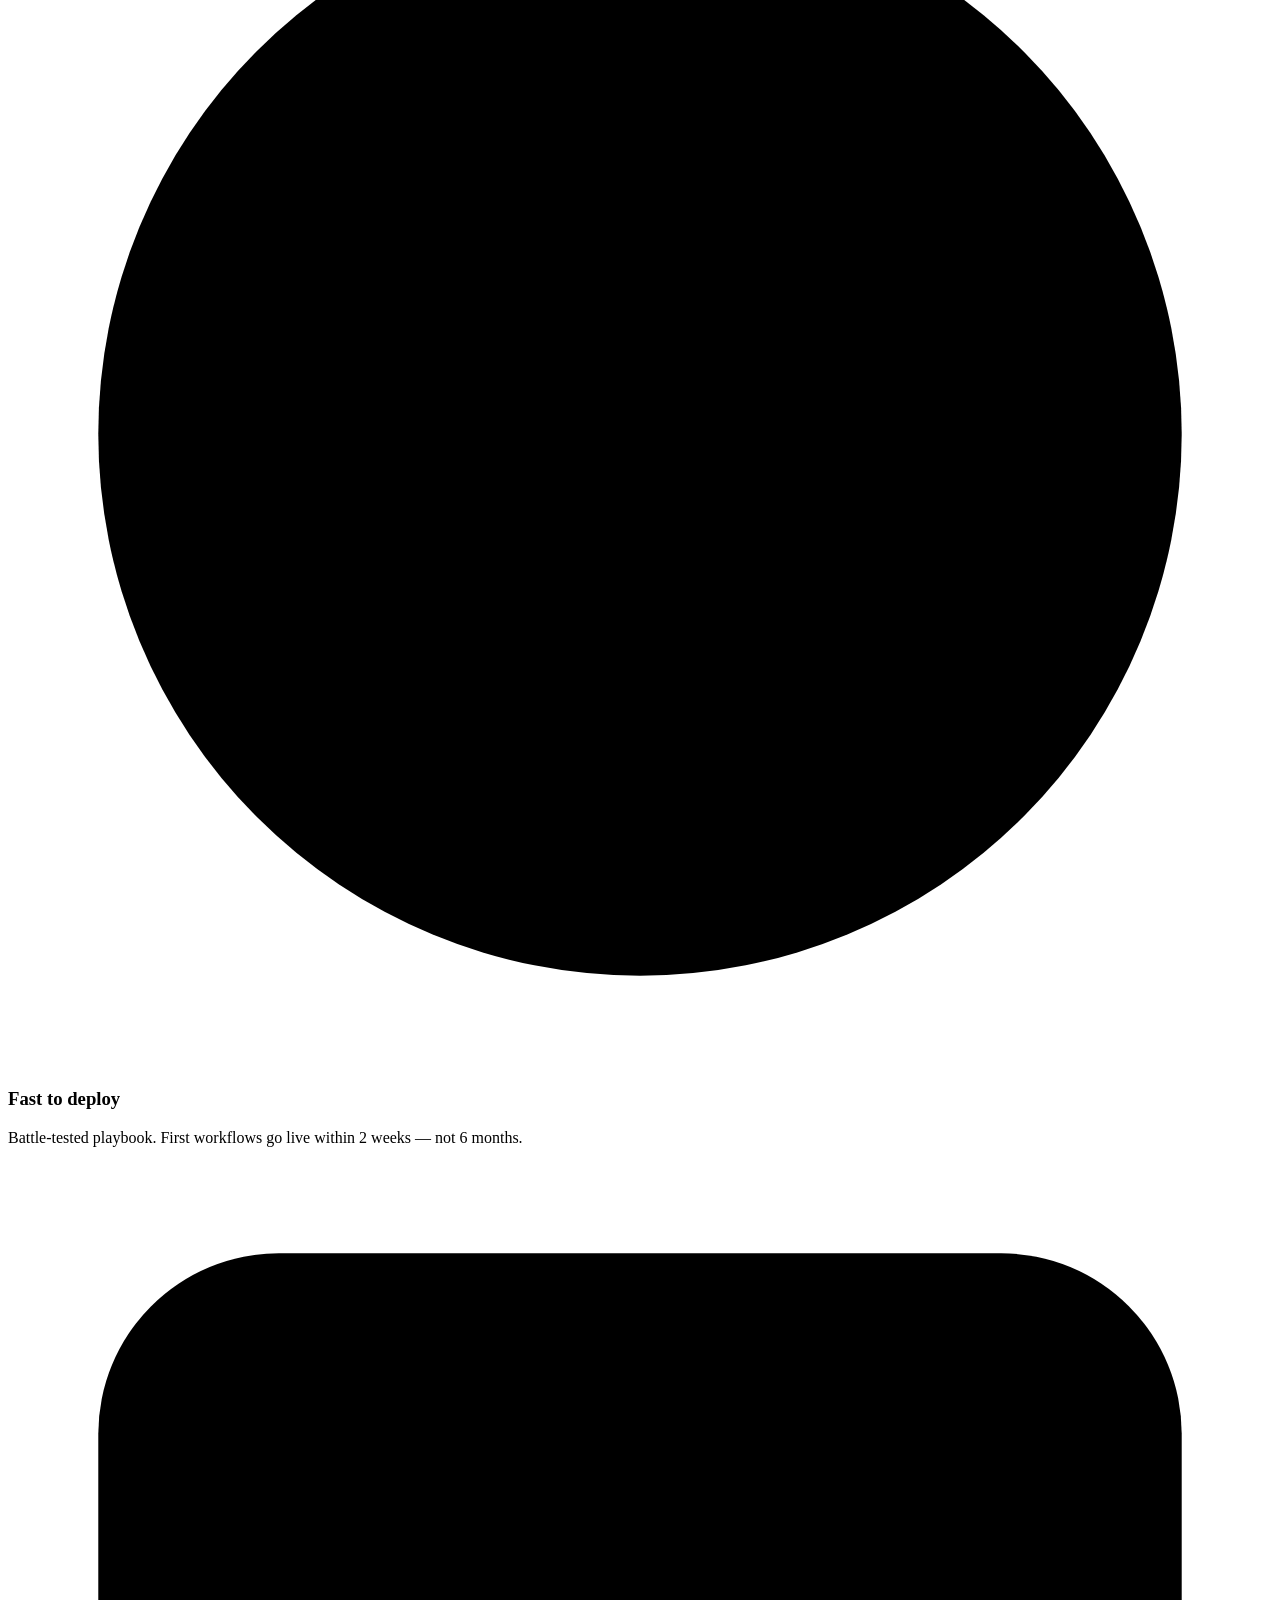
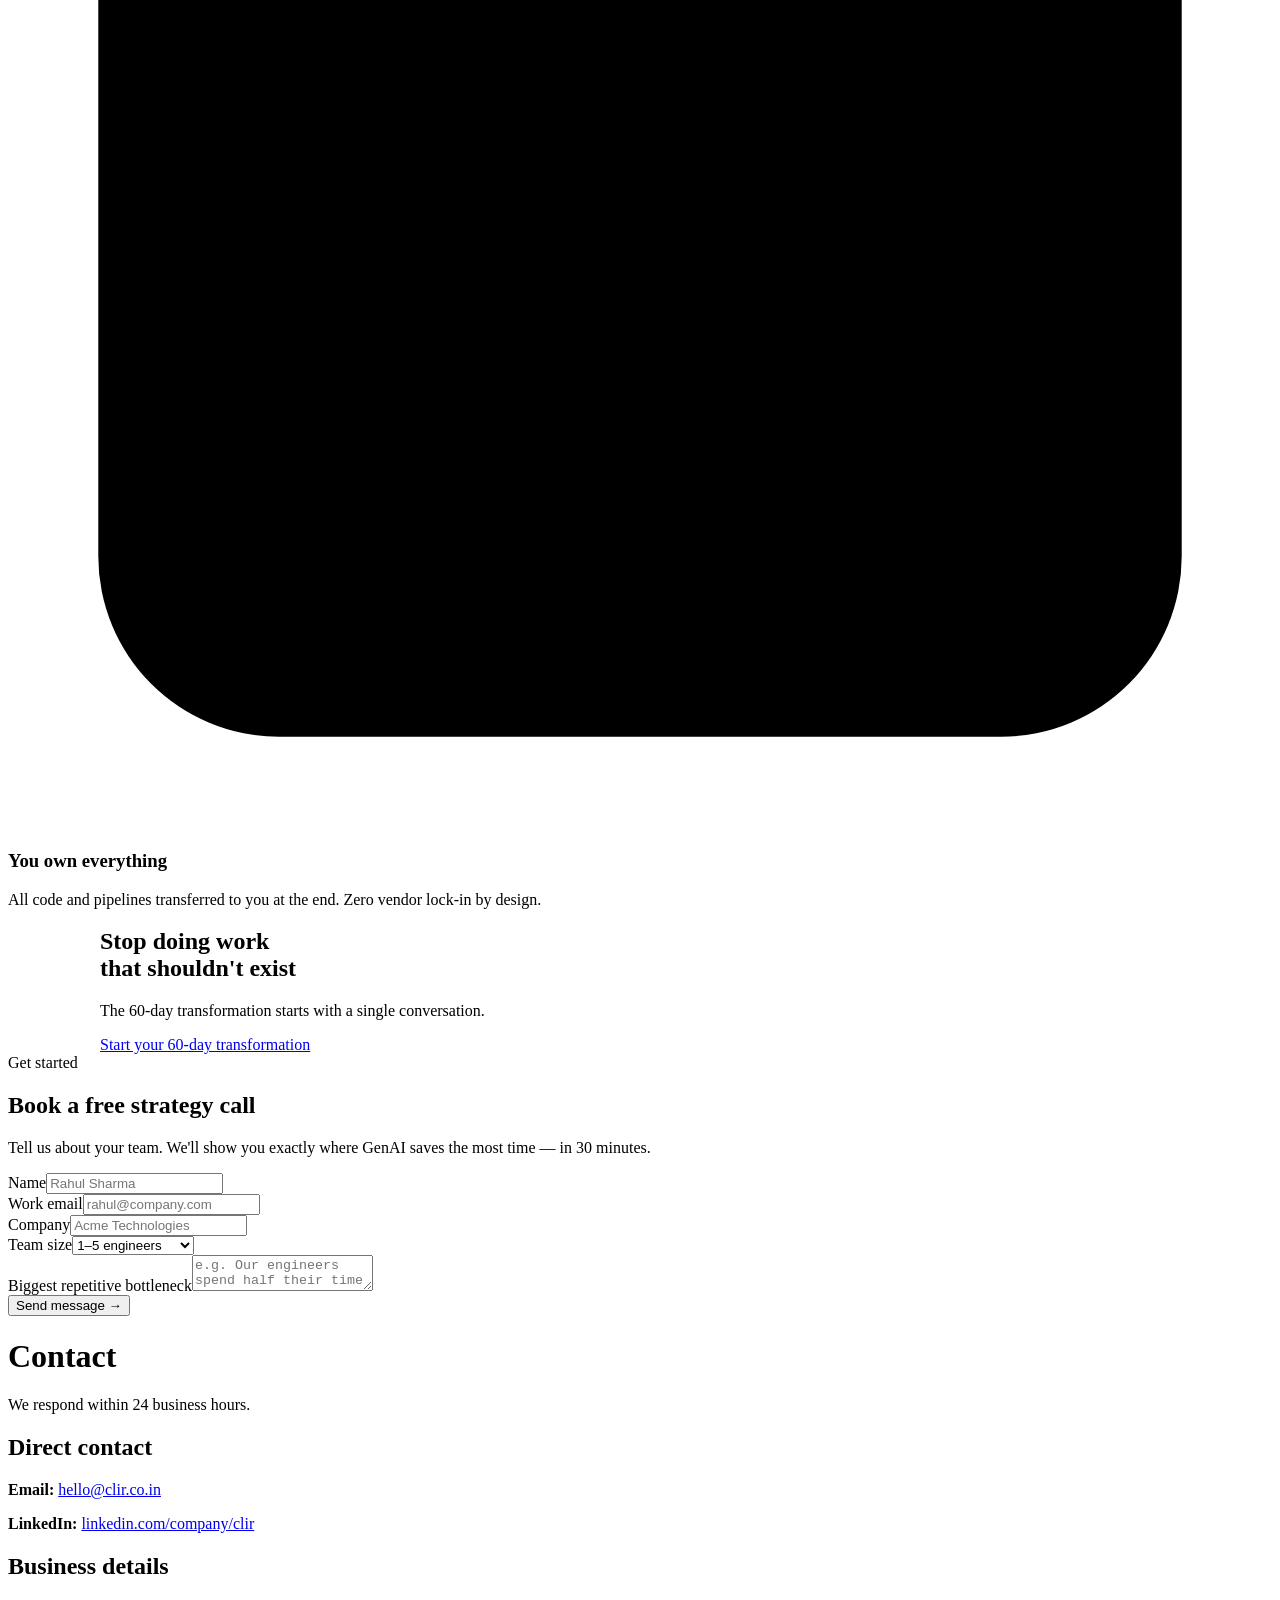
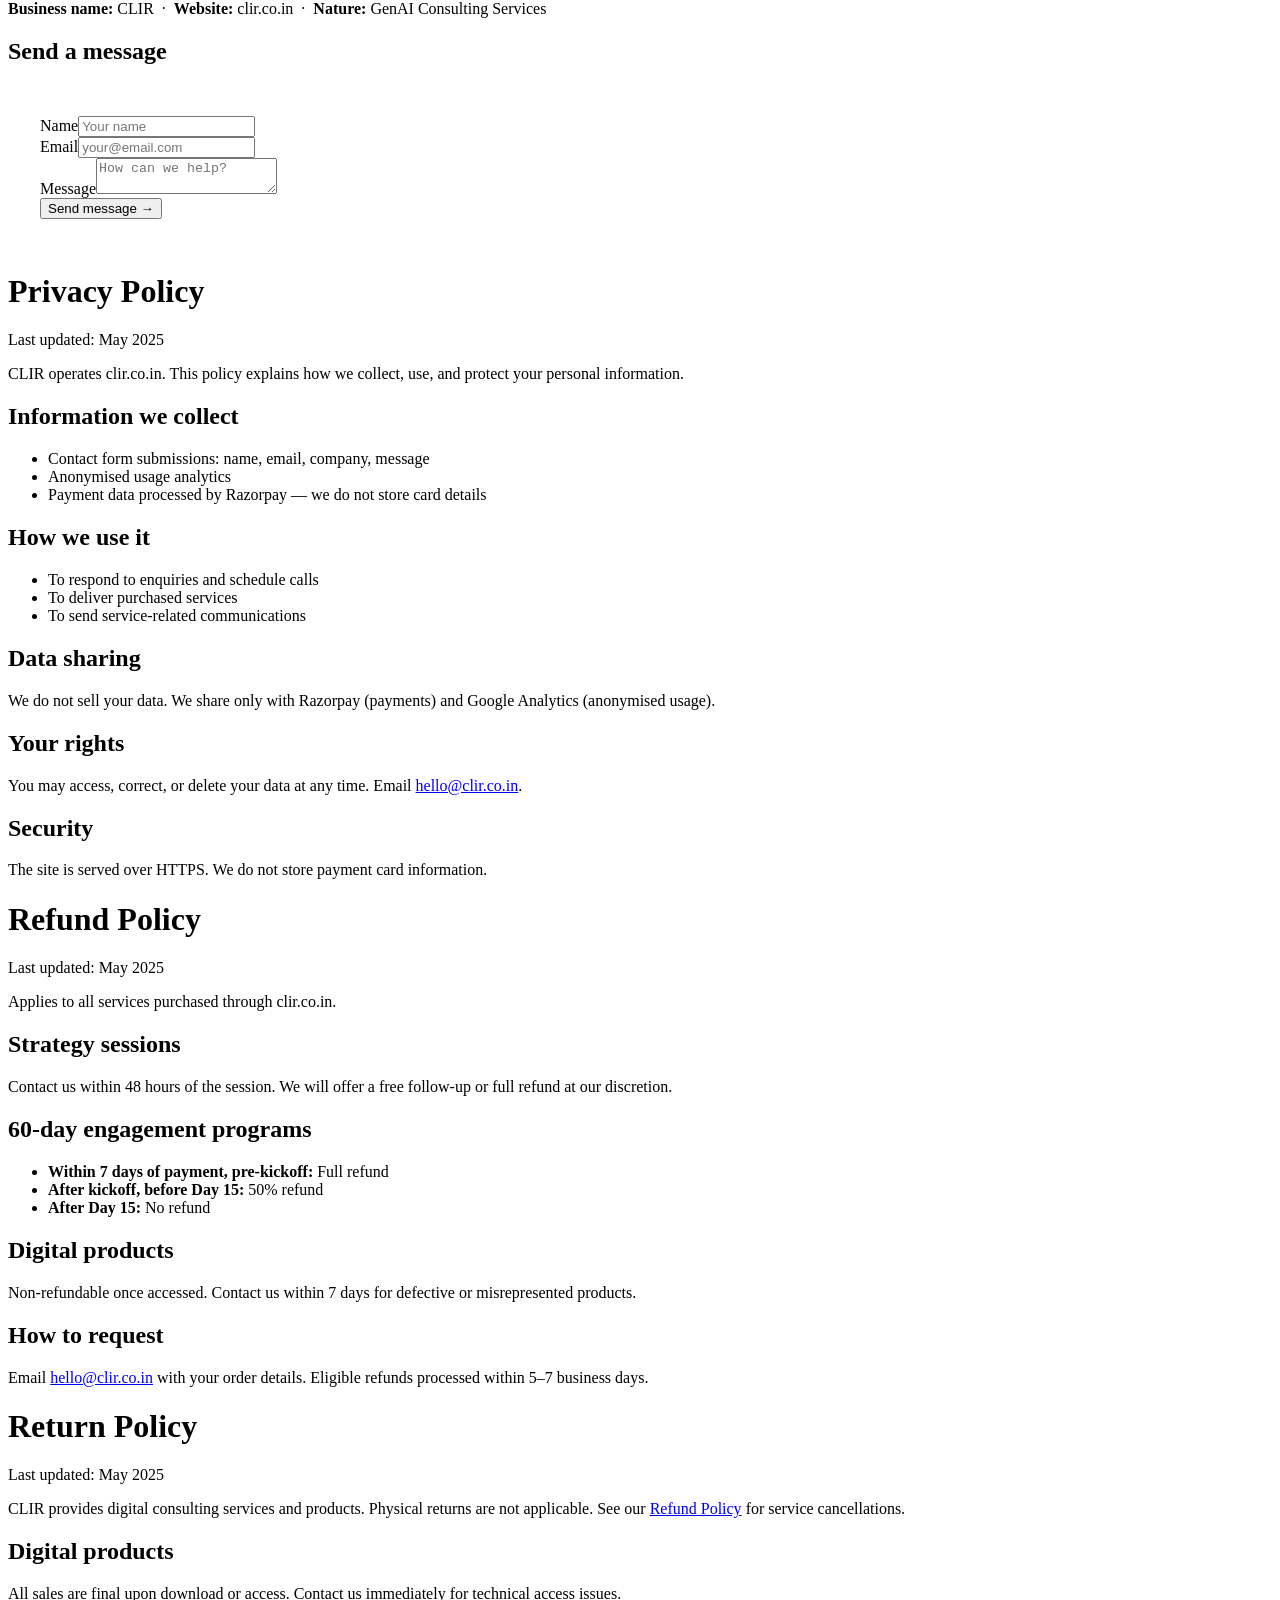
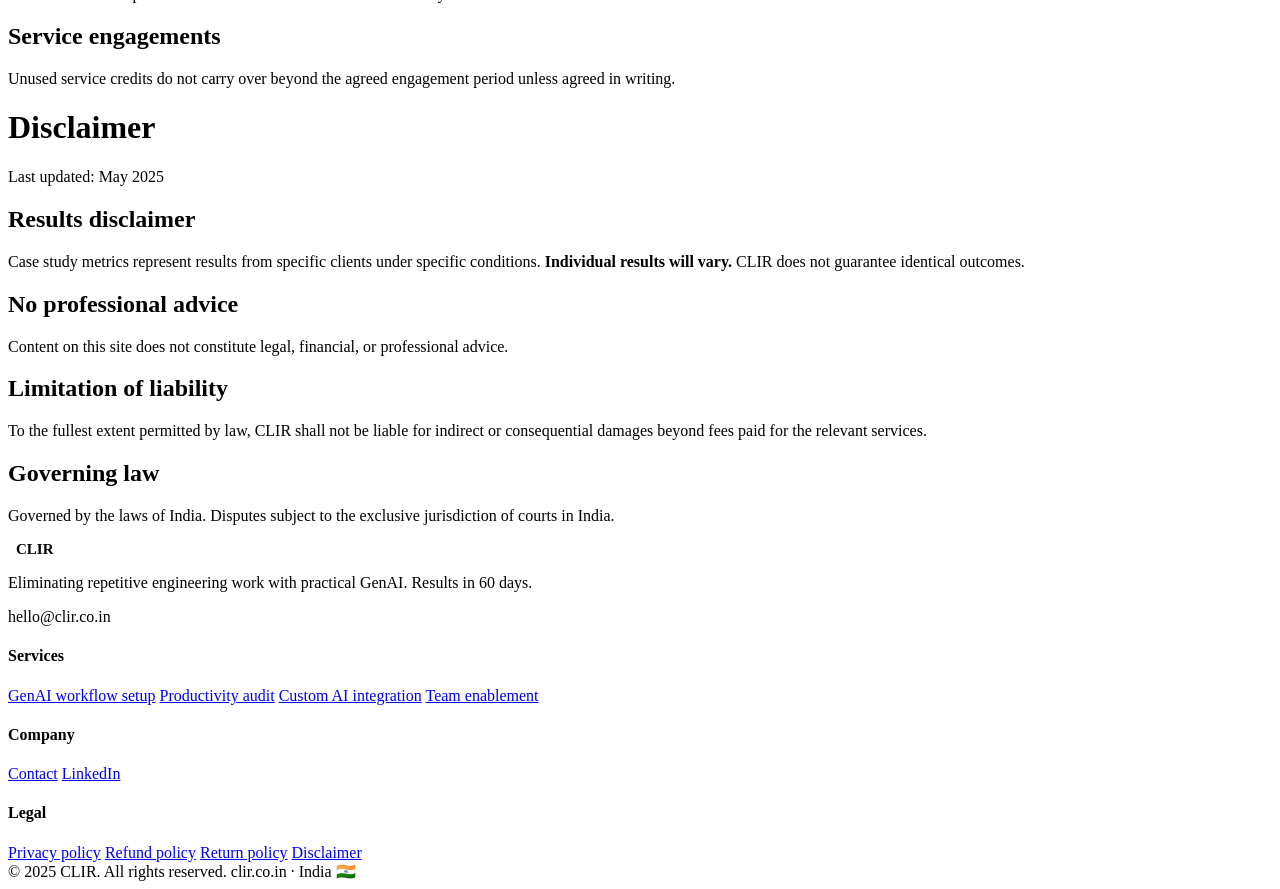
==== commit 50877045: "Enhance SEO and accessibility: update meta tags, add structured data, and improve navigation element" ====
--- a/index.html
+++ b/index.html
@@ -1,38 +1,168 @@
 <!DOCTYPE html>
 <html lang="en">
 <head>
+<!-- ══ ESSENTIAL ══ -->
 <meta charset="UTF-8"/>
 <meta name="viewport" content="width=device-width, initial-scale=1.0"/>
-<title>CLIR — Eliminate 50% of Repetitive Work in 60 Days</title>
-<meta name="description" content="CLIR deploys GenAI across testing, debugging, and documentation to eliminate 50% of repetitive engineering work in 60 days."/>
-<link rel="preconnect" href="https://fonts.googleapis.com">
-<link href="https://fonts.googleapis.com/css2?family=Geist:wght@300;400;500;600&family=Instrument+Serif:ital@0;1&display=swap" rel="stylesheet">
-<link rel="stylesheet" href="style.css">
-<link rel="shortcut icon" href="favicon.ico" type="image/x-icon">
+<meta http-equiv="X-UA-Compatible" content="IE=edge"/>
+
+<!-- ══ PRIMARY SEO ══ -->
+<title>CLIR — Eliminate 50% of Repetitive Engineering Work in 60 Days | GenAI Consulting India</title>
+<meta name="description" content="CLIR is a GenAI consulting firm that eliminates 50% of repetitive engineering work in 60 days. AI-powered testing, debugging, and documentation for CTOs and engineering teams. Based in India."/>
+<meta name="keywords" content="GenAI consulting, AI for engineering teams, eliminate repetitive work, AI testing automation, AI debugging, auto documentation, GenAI workflow, engineering productivity, India AI consulting, CLIR"/>
+<meta name="author" content="CLIR"/>
+<meta name="robots" content="index, follow, max-snippet:-1, max-image-preview:large, max-video-preview:-1"/>
+<meta name="googlebot" content="index, follow"/>
+<link rel="canonical" href="https://clir.co.in/"/>
+
+<!-- ══ OPEN GRAPH (Facebook, LinkedIn, WhatsApp) ══ -->
+<meta property="og:type" content="website"/>
+<meta property="og:site_name" content="CLIR"/>
+<meta property="og:title" content="CLIR — Eliminate 50% of Repetitive Engineering Work in 60 Days"/>
+<meta property="og:description" content="Deploy GenAI across testing, debugging, and documentation without disrupting your workflow. Practical AI execution for engineering teams."/>
+<meta property="og:url" content="https://clir.co.in/"/>
+<meta property="og:image" content="https://clir.co.in/og-image.png"/>
+<meta property="og:image:width" content="1200"/>
+<meta property="og:image:height" content="630"/>
+<meta property="og:image:alt" content="CLIR — GenAI Consulting for Engineering Teams"/>
+<meta property="og:locale" content="en_IN"/>
+
+<!-- ══ TWITTER / X CARD ══ -->
+<meta name="twitter:card" content="summary_large_image"/>
+<meta name="twitter:site" content="@clir_co"/>
+<meta name="twitter:creator" content="@clir_co"/>
+<meta name="twitter:title" content="CLIR — Eliminate 50% of Repetitive Engineering Work in 60 Days"/>
+<meta name="twitter:description" content="Deploy GenAI across testing, debugging, and documentation without disrupting your workflow. Practical AI execution for engineering teams."/>
+<meta name="twitter:image" content="https://clir.co.in/og-image.png"/>
+<meta name="twitter:image:alt" content="CLIR — GenAI Consulting for Engineering Teams"/>
+
+<!-- ══ GEO / LOCAL ══ -->
+<meta name="geo.region" content="IN"/>
+<meta name="geo.placename" content="India"/>
+<meta name="language" content="English"/>
+<meta name="revisit-after" content="7 days"/>
+
+<!-- ══ PERFORMANCE ══ -->
+<link rel="preconnect" href="https://fonts.googleapis.com"/>
+<link rel="preconnect" href="https://fonts.gstatic.com" crossorigin/>
+<link rel="dns-prefetch" href="https://fonts.googleapis.com"/>
+<link href="https://fonts.googleapis.com/css2?family=Geist:wght@300;400;500;600&family=Instrument+Serif:ital@0;1&display=swap" rel="stylesheet" media="print" onload="this.media='all'"/>
+<noscript><link href="https://fonts.googleapis.com/css2?family=Geist:wght@300;400;500;600&family=Instrument+Serif:ital@0;1&display=swap" rel="stylesheet"/></noscript>
+
+<!-- ══ FAVICON (inline SVG as data URI — no extra files needed) ══ -->
+<link rel="icon" href="data:image/svg+xml,<svg xmlns='http://www.w3.org/2000/svg' viewBox='0 0 32 32'><rect width='32' height='32' rx='7' fill='%230a0a0a'/><circle cx='14' cy='14' r='6' fill='none' stroke='white' stroke-width='2.5'/><line x1='19' y1='19' x2='27' y2='27' stroke='white' stroke-width='2.5' stroke-linecap='round'/></svg>" type="image/svg+xml"/>
+<link rel="apple-touch-icon" href="data:image/svg+xml,<svg xmlns='http://www.w3.org/2000/svg' viewBox='0 0 180 180'><rect width='180' height='180' rx='40' fill='%230a0a0a'/><circle cx='78' cy='78' r='35' fill='none' stroke='white' stroke-width='14'/><line x1='105' y1='105' x2='152' y2='152' stroke='white' stroke-width='14' stroke-linecap='round'/></svg>"/>
+<meta name="theme-color" content="#0a0a0a"/>
+<meta name="msapplication-TileColor" content="#0a0a0a"/>
+
+<!-- ══ STRUCTURED DATA — Organisation ══ -->
+<script type="application/ld+json">
+{
+  "@context": "https://schema.org",
+  "@type": "Organization",
+  "name": "CLIR",
+  "url": "https://clir.co.in",
+  "logo": "https://clir.co.in/og-image.png",
+  "description": "CLIR is a GenAI consulting firm that eliminates 50% of repetitive engineering work in 60 days through AI-powered testing, debugging, and documentation.",
+  "email": "hello@clir.co.in",
+  "foundingDate": "2025",
+  "areaServed": "IN",
+  "serviceType": ["GenAI Consulting", "Engineering Productivity", "AI Workflow Automation"],
+  "sameAs": ["https://linkedin.com/company/clir"]
+}
+</script>
+
+<!-- ══ STRUCTURED DATA — WebSite (enables Google Sitelinks search box) ══ -->
+<script type="application/ld+json">
+{
+  "@context": "https://schema.org",
+  "@type": "WebSite",
+  "name": "CLIR",
+  "url": "https://clir.co.in",
+  "description": "GenAI consulting for engineering teams. Eliminate 50% of repetitive work in 60 days.",
+  "publisher": { "@type": "Organization", "name": "CLIR" }
+}
+</script>
+
+<!-- ══ STRUCTURED DATA — Service ══ -->
+<script type="application/ld+json">
+{
+  "@context": "https://schema.org",
+  "@type": "Service",
+  "serviceType": "GenAI Consulting",
+  "provider": { "@type": "Organization", "name": "CLIR", "url": "https://clir.co.in" },
+  "name": "60-Day GenAI Transformation Program",
+  "description": "Deploy GenAI across testing, debugging, and documentation to eliminate 50% of repetitive engineering work in 60 days.",
+  "areaServed": { "@type": "Country", "name": "India" },
+  "hasOfferCatalog": {
+    "@type": "OfferCatalog",
+    "name": "CLIR Services",
+    "itemListElement": [
+      { "@type": "Offer", "itemOffered": { "@type": "Service", "name": "GenAI Workflow Setup" } },
+      { "@type": "Offer", "itemOffered": { "@type": "Service", "name": "Engineering Productivity Audit" } },
+      { "@type": "Offer", "itemOffered": { "@type": "Service", "name": "Custom AI Integration" } },
+      { "@type": "Offer", "itemOffered": { "@type": "Service", "name": "Team Enablement" } }
+    ]
+  }
+}
+</script>
+
+<!-- ══ STRUCTURED DATA — FAQ (rich results in Google) ══ -->
+<script type="application/ld+json">
+{
+  "@context": "https://schema.org",
+  "@type": "FAQPage",
+  "mainEntity": [
+    {
+      "@type": "Question",
+      "name": "How quickly can CLIR deploy GenAI for my engineering team?",
+      "acceptedAnswer": { "@type": "Answer", "text": "CLIR's first workflows go live within 2 weeks of kickoff. The full 60-day engagement delivers measurable results across testing, debugging, and documentation." }
+    },
+    {
+      "@type": "Question",
+      "name": "Do we need a data science team to work with CLIR?",
+      "acceptedAnswer": { "@type": "Answer", "text": "No. CLIR handles all AI setup and integration. Your engineers work with the outputs — not the models. Zero data science background required." }
+    },
+    {
+      "@type": "Question",
+      "name": "What results can engineering teams expect from CLIR?",
+      "acceptedAnswer": { "@type": "Answer", "text": "Clients typically see 45% faster test creation, 40% reduction in debugging time, and 60% less documentation effort within the 60-day engagement." }
+    },
+    {
+      "@type": "Question",
+      "name": "Who owns the AI workflows after the engagement ends?",
+      "acceptedAnswer": { "@type": "Answer", "text": "You own everything. All code, pipelines, and documentation are transferred to your team at the end of the engagement. Zero vendor lock-in." }
+    }
+  ]
+}
+</script>
+
 </head>
 <body>
 
-<nav id="mainNav">
-  <a class="nav-logo" href="#" onclick="showPage('home')">
-        <div class="logo-icon"><img width="24px" src="./assets/images/clir-logo.png" alt="" srcset=""></div>
-        <div class="logo-text">Cli R</div>
+<a class="skip-link" href="#main-content">Skip to main content</a>
+<nav id="mainNav" role="navigation" aria-label="Main navigation">
+  <a class="nav-logo" href="#" onclick="showPage('home')" aria-label="CLIR — Home">
+    <div class="logo-icon"><img width="24px" src="./assets/images/clir-logo.png" alt="" srcset=""></div>
+    Cli R
   </a>
-  <ul class="nav-links">
+  <ul class="nav-links" role="list">
     <li><a href="#" onclick="go('#problem')">Problem</a></li>
     <li><a href="#" onclick="go('#solution')">Solution</a></li>
     <li><a href="#" onclick="go('#services')">Services</a></li>
     <li><a href="#" onclick="showPage('contact')">Contact</a></li>
     <li><a href="#" class="nav-cta" onclick="go('#cform')">Book a call</a></li>
   </ul>
-  <button class="mobile-btn" onclick="toggleNav()">☰</button>
+  <button class="mobile-btn" onclick="toggleNav()" aria-label="Open navigation menu" aria-expanded="false">☰</button>
 </nav>
 
 <!-- HOME -->
 <div id="page-home" class="page active">
-
-<section class="hero">
+<main id="main-content" role="main">
+
+<section class="hero" aria-labelledby="hero-heading">
   <div class="hero-kicker r"><span class="kicker-dot"></span>GenAI execution partner for engineering teams</div>
-  <h1 class="r">Eliminate <em>50%</em><br>of repetitive work<br>in 60 days</h1>
+  <h1 id="hero-heading" class="r">Eliminate <em>50%</em><br>of repetitive work<br>in 60 days</h1>
   <p class="hero-sub r">Deploy GenAI across testing, debugging, and documentation — without disrupting your workflow.</p>
   <div class="cta-row r">
     <a href="#" class="btn-dark" onclick="go('#cform')">Book a free strategy call</a>
@@ -167,6 +297,7 @@
   </div>
 </div>
 
+</main>
 </div><!-- /home -->
 
 <!-- CONTACT -->
@@ -253,7 +384,7 @@
 </div>
 
 <!-- FOOTER -->
-<footer>
+<footer role="contentinfo" aria-label="Site footer">
   <div class="fi">
     <div class="fbrand">
       <div style="display:flex;align-items:center;gap:8px;font-size:15px;font-weight:600">
@@ -294,6 +425,7 @@
   document.querySelectorAll('.page').forEach(p=>p.classList.remove('active'));
   document.getElementById('page-'+n).classList.add('active');
   window.scrollTo({top:0,behavior:'smooth'});
+  document.title = n==='home' ? 'CLIR — Eliminate 50% of Repetitive Engineering Work in 60 Days | GenAI Consulting India' : 'CLIR — '+n.charAt(0).toUpperCase()+n.slice(1);
 }
 function go(id){
   showPage('home');
@@ -301,7 +433,10 @@
 }
 function toggleNav(){
   const ul=document.querySelector('.nav-links');
+  const btn=document.querySelector('.mobile-btn');
   const open=ul.style.display==='flex';
+  btn.setAttribute('aria-expanded', open ? 'false' : 'true');
+  btn.setAttribute('aria-label', open ? 'Open navigation menu' : 'Close navigation menu');
   ul.style.cssText=open?'':'display:flex;flex-direction:column;position:absolute;top:60px;right:20px;background:#fff;border:1px solid #e5e5e5;border-radius:12px;padding:12px 16px;gap:14px;box-shadow:0 8px 32px rgba(0,0,0,.08);z-index:200';
 }
 function submitForm(){
@@ -310,10 +445,18 @@
   document.getElementById('theForm').style.display='none';
   document.getElementById('formok').style.display='block';
 }
-const obs=new IntersectionObserver(es=>es.forEach(e=>{if(e.isIntersecting)e.target.classList.add('vis')}),{threshold:.08});
+const obs=new IntersectionObserver(es=>es.forEach(e=>{if(e.isIntersecting)e.target.classList.add('vis')}),{threshold:.08,rootMargin:'0px 0px -40px 0px'});
 document.querySelectorAll('.r').forEach(el=>obs.observe(el));
 window.addEventListener('scroll',()=>{
   document.getElementById('mainNav').style.borderBottomColor=window.scrollY>10?'#e5e5e5':'transparent';
+},{passive:true});
+/* Close mobile nav on outside click */
+document.addEventListener('click',e=>{
+  const ul=document.querySelector('.nav-links');
+  if(ul.style.display==='flex' && !ul.contains(e.target) && !document.querySelector('.mobile-btn').contains(e.target)){
+    ul.style.cssText='';
+    document.querySelector('.mobile-btn').setAttribute('aria-expanded','false');
+  }
 });
 </script>
 </body>
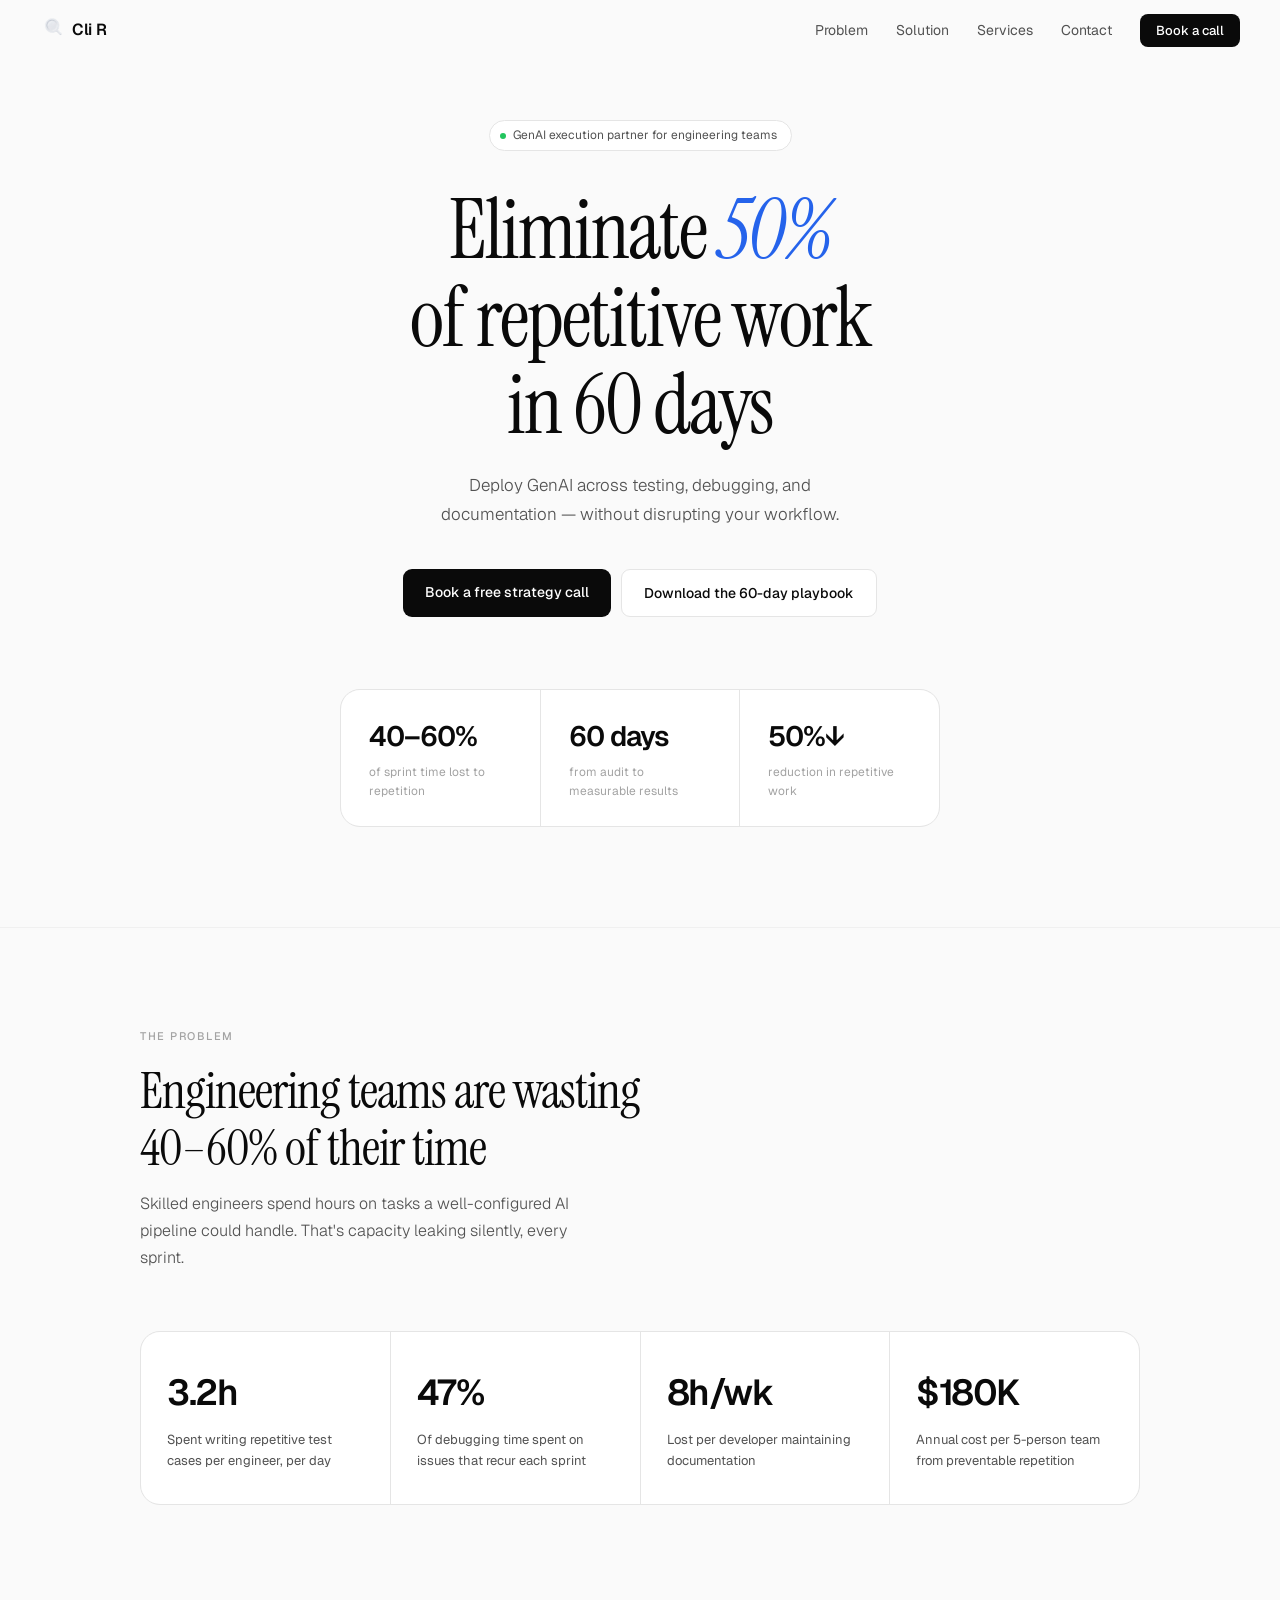
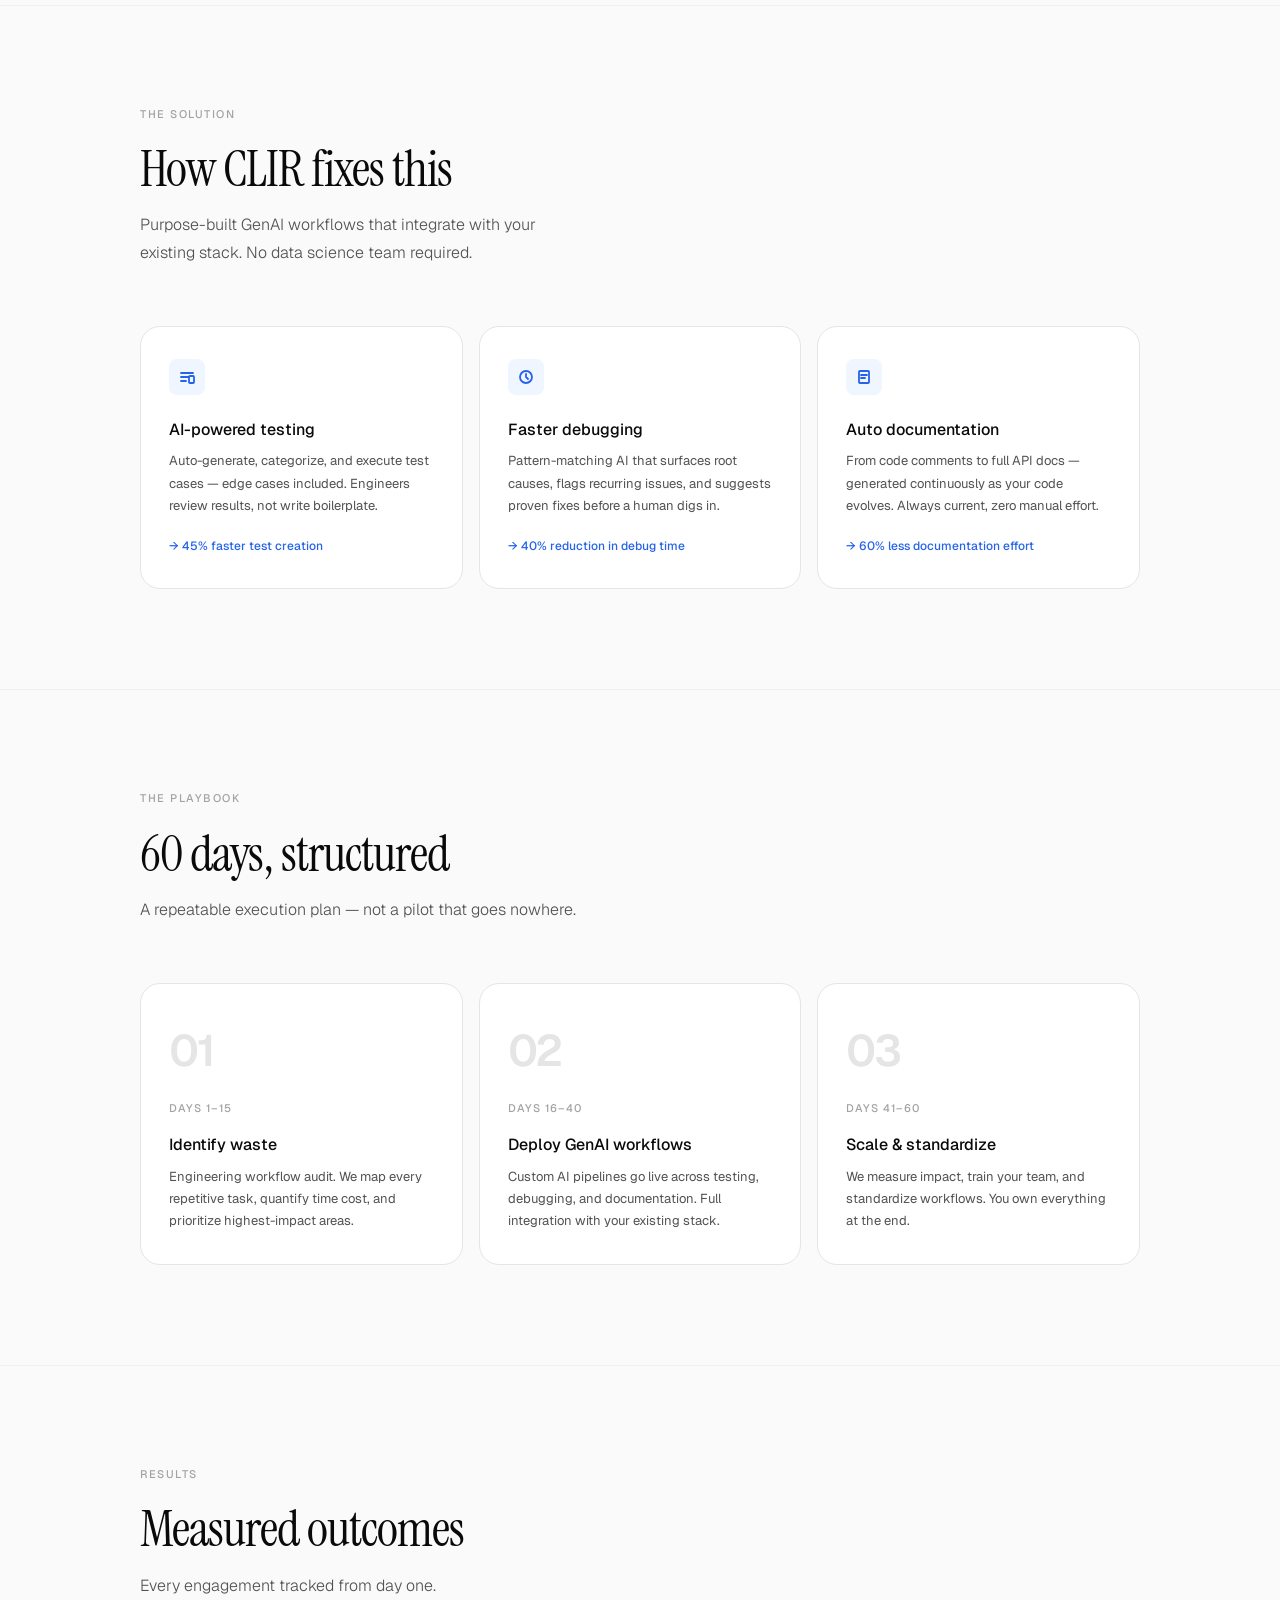
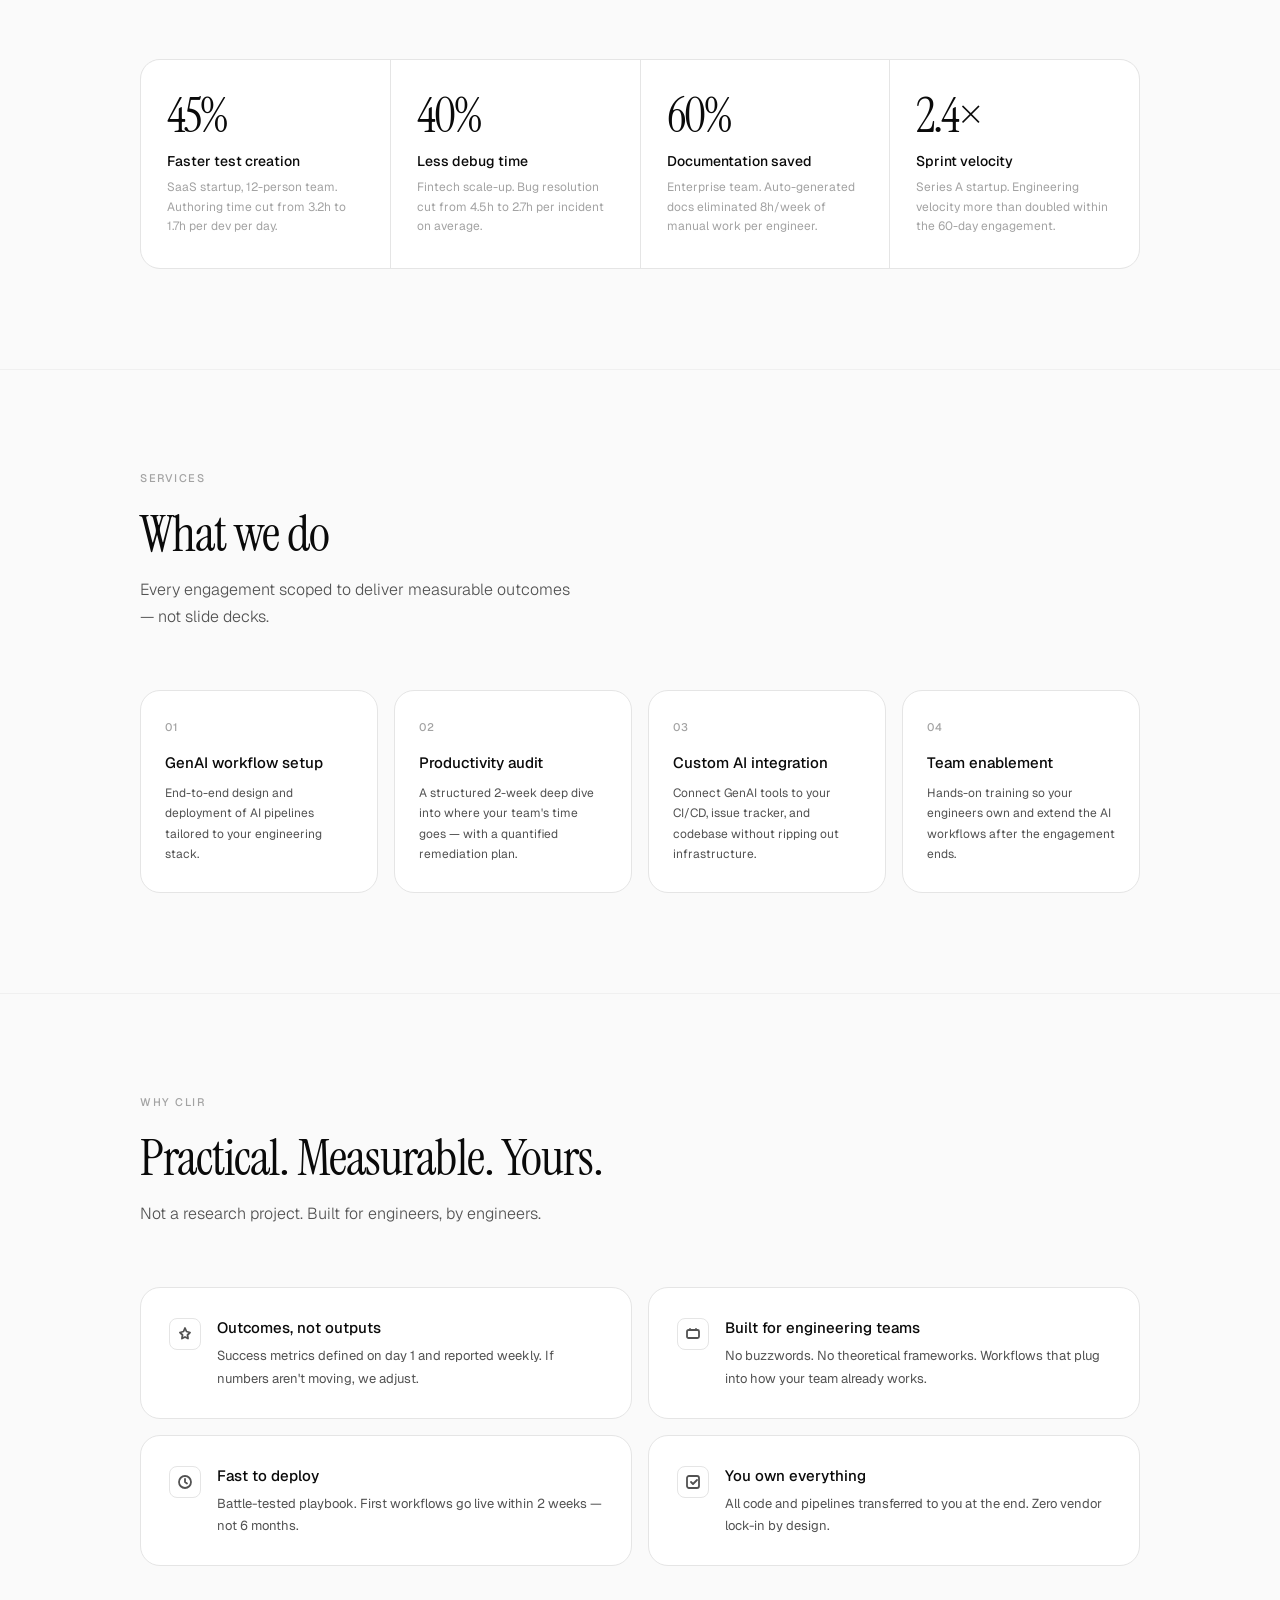
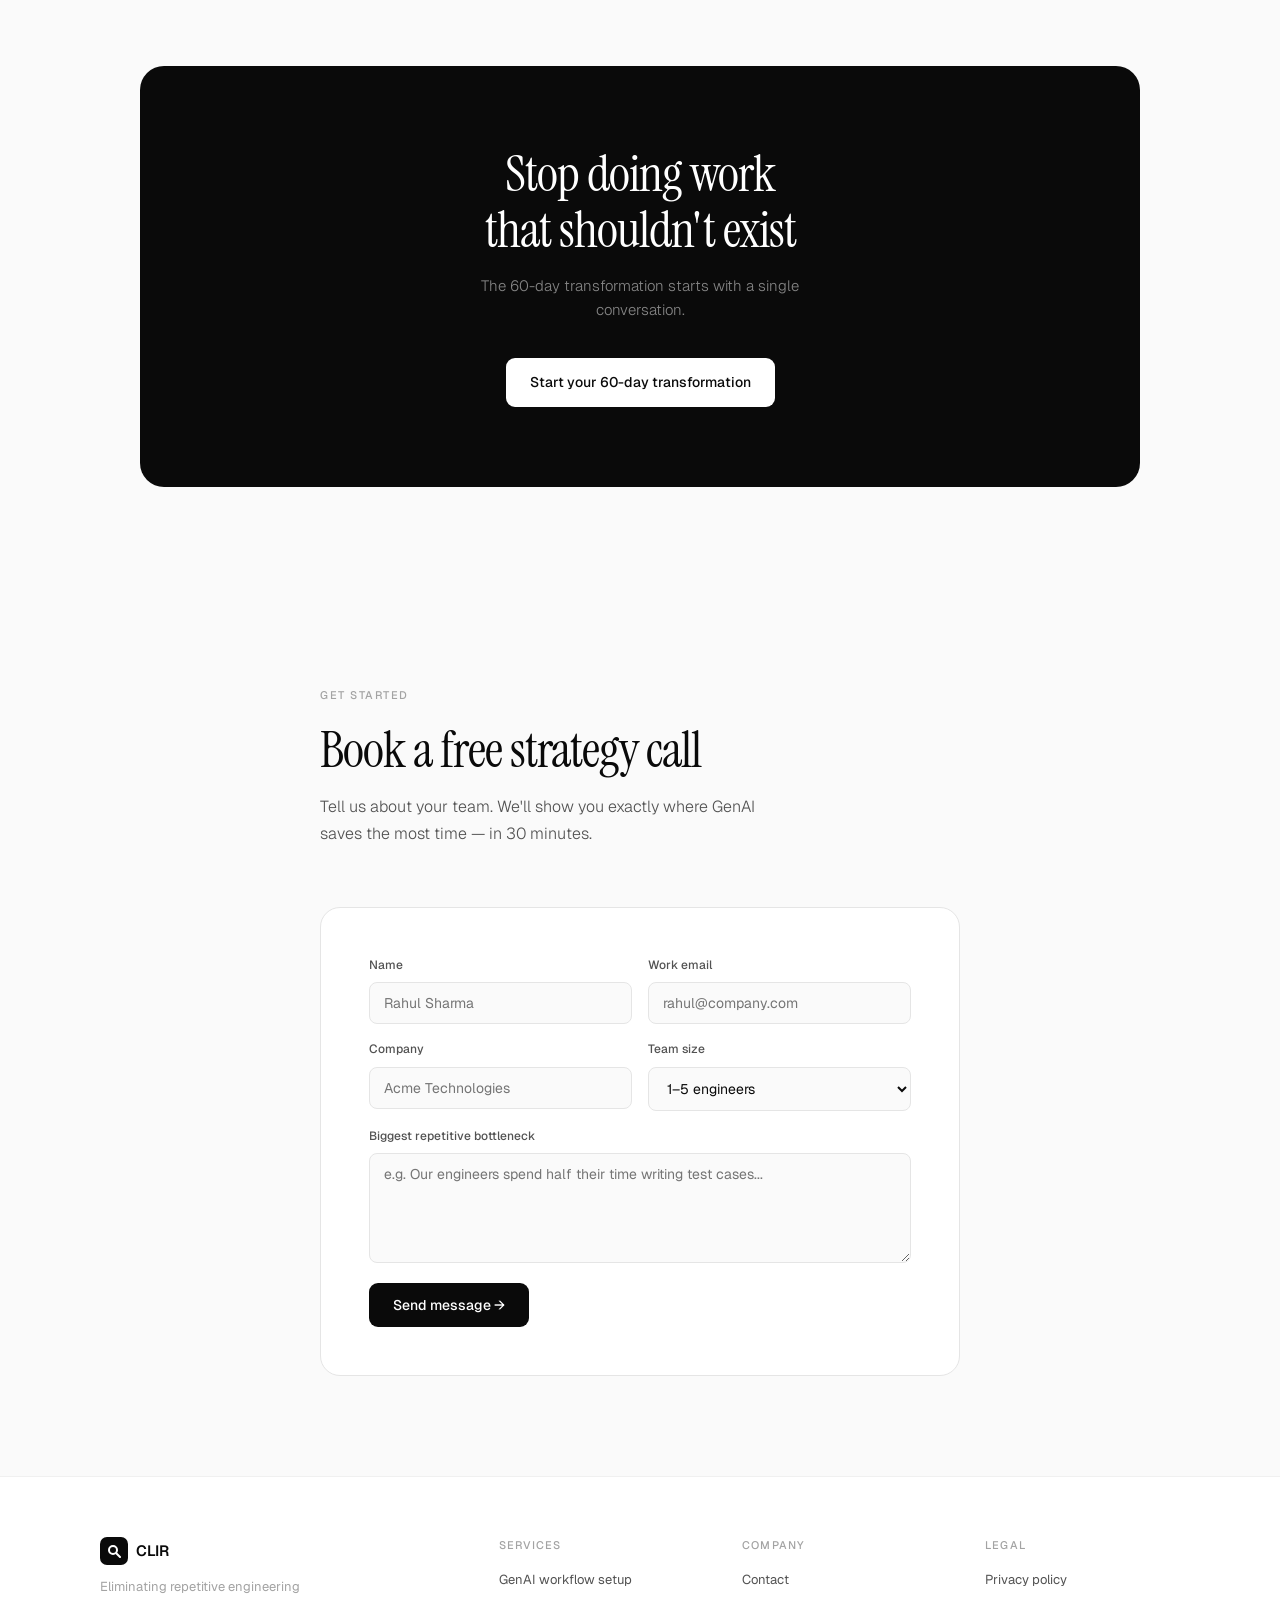
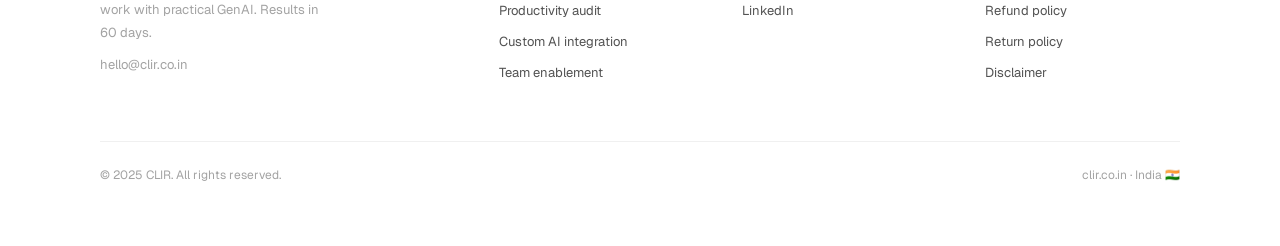
==== commit d51d0aab: "Add stylesheet link and favicon for improved design and branding" ====
--- a/index.html
+++ b/index.html
@@ -52,6 +52,8 @@
 <!-- ══ FAVICON (inline SVG as data URI — no extra files needed) ══ -->
 <link rel="icon" href="data:image/svg+xml,<svg xmlns='http://www.w3.org/2000/svg' viewBox='0 0 32 32'><rect width='32' height='32' rx='7' fill='%230a0a0a'/><circle cx='14' cy='14' r='6' fill='none' stroke='white' stroke-width='2.5'/><line x1='19' y1='19' x2='27' y2='27' stroke='white' stroke-width='2.5' stroke-linecap='round'/></svg>" type="image/svg+xml"/>
 <link rel="apple-touch-icon" href="data:image/svg+xml,<svg xmlns='http://www.w3.org/2000/svg' viewBox='0 0 180 180'><rect width='180' height='180' rx='40' fill='%230a0a0a'/><circle cx='78' cy='78' r='35' fill='none' stroke='white' stroke-width='14'/><line x1='105' y1='105' x2='152' y2='152' stroke='white' stroke-width='14' stroke-linecap='round'/></svg>"/>
+<link rel="stylesheet" href="style.css">
+<link rel="shortcut icon" href="favicon.ico" type="image/x-icon">
 <meta name="theme-color" content="#0a0a0a"/>
 <meta name="msapplication-TileColor" content="#0a0a0a"/>
 
--- a/style.css
+++ b/style.css
@@ -0,0 +1,149 @@
+*,*::before,*::after{box-sizing:border-box;margin:0;padding:0}
+:root{
+  --bg:#fafafa;
+  --surface:#ffffff;
+  --border:#e5e5e5;
+  --border-light:#f0f0f0;
+  --text:#0a0a0a;
+  --text-2:#525252;
+  --text-3:#a3a3a3;
+  --accent:#2563eb;
+  --accent-bg:#eff6ff;
+  --radius:12px;
+  --radius-lg:20px;
+  --sans:'Geist',system-ui,sans-serif;
+  --serif:'Instrument Serif',serif;
+}
+html{scroll-behavior:smooth}
+body{font-family:var(--sans);background:var(--bg);color:var(--text);line-height:1.6;-webkit-font-smoothing:antialiased;overflow-x:hidden}
+.skip-link{position:absolute;top:-100px;left:20px;background:var(--text);color:#fff;padding:10px 18px;border-radius:8px;font-size:14px;font-weight:500;text-decoration:none;z-index:9999;transition:top .2s}
+.skip-link:focus{top:10px}
+*:focus-visible{outline:2px solid var(--accent);outline-offset:3px;border-radius:4px}
+.sr-only{position:absolute;width:1px;height:1px;padding:0;margin:-1px;overflow:hidden;clip:rect(0,0,0,0);white-space:nowrap;border:0}
+
+nav{position:fixed;top:0;left:0;right:0;z-index:100;height:60px;display:flex;align-items:center;justify-content:space-between;padding:0 40px;background:rgba(250,250,250,0.88);backdrop-filter:blur(16px);-webkit-backdrop-filter:blur(16px);border-bottom:1px solid transparent;transition:border-color .2s}
+.nav-logo{display:flex;align-items:center;gap:8px;text-decoration:none;font-size:16px;font-weight:600;letter-spacing:-0.3px;color:var(--text)}
+.logo-mark{width:28px;height:28px;background:var(--text);border-radius:7px;display:flex;align-items:center;justify-content:center}
+.logo-mark svg{width:14px;height:14px;fill:none;stroke:#fff;stroke-width:2;stroke-linecap:round}
+.nav-links{display:flex;align-items:center;gap:28px;list-style:none}
+.nav-links a{text-decoration:none;color:var(--text-2);font-size:14px;font-weight:400;transition:color .15s}
+.nav-links a:hover{color:var(--text)}
+.nav-cta{background:var(--text)!important;color:#fff!important;padding:8px 16px;border-radius:8px;font-size:13px!important;font-weight:500!important;transition:opacity .15s!important}
+.nav-cta:hover{opacity:.82}
+.mobile-btn{display:none;background:none;border:1px solid var(--border);border-radius:8px;width:36px;height:36px;cursor:pointer;font-size:16px;color:var(--text);align-items:center;justify-content:center}
+
+.hero{min-height:100vh;display:flex;flex-direction:column;align-items:center;justify-content:center;padding:120px 40px 100px;text-align:center}
+.hero-kicker{display:inline-flex;align-items:center;gap:7px;border:1px solid var(--border);border-radius:100px;padding:5px 14px 5px 10px;font-size:12px;color:var(--text-2);margin-bottom:36px;background:var(--surface)}
+.kicker-dot{width:6px;height:6px;background:#22c55e;border-radius:50%;flex-shrink:0}
+.hero h1{font-family:var(--serif);font-size:clamp(48px,6.5vw,88px);font-weight:400;line-height:1.05;letter-spacing:-2px;max-width:800px;margin-bottom:22px}
+.hero h1 em{font-style:italic;color:var(--accent)}
+.hero-sub{font-size:17px;color:var(--text-2);max-width:460px;line-height:1.7;font-weight:300;margin-bottom:40px}
+.cta-row{display:flex;gap:10px;flex-wrap:wrap;justify-content:center}
+.btn-dark{background:var(--text);color:#fff;padding:12px 22px;border-radius:9px;text-decoration:none;font-size:14px;font-weight:500;transition:opacity .15s;white-space:nowrap}
+.btn-dark:hover{opacity:.82}
+.btn-ghost{background:var(--surface);color:var(--text);padding:12px 22px;border-radius:9px;text-decoration:none;font-size:14px;font-weight:500;border:1px solid var(--border);transition:border-color .15s;white-space:nowrap}
+.btn-ghost:hover{border-color:#999}
+.hero-metrics{display:grid;grid-template-columns:repeat(3,1fr);gap:1px;background:var(--border);border:1px solid var(--border);border-radius:var(--radius-lg);overflow:hidden;margin-top:72px;width:100%;max-width:600px}
+.hm{background:var(--surface);padding:24px 28px;text-align:left}
+.hm-num{font-size:28px;font-weight:600;letter-spacing:-1px;margin-bottom:4px}
+.hm-lbl{font-size:12px;color:var(--text-3)}
+
+.wrap{max-width:1080px;margin:0 auto;padding:100px 40px}
+.wrap-sm{max-width:720px;margin:0 auto;padding:100px 40px}
+.slabel{font-size:11px;font-weight:500;letter-spacing:1.5px;text-transform:uppercase;color:var(--text-3);margin-bottom:18px}
+h2{font-family:var(--serif);font-size:clamp(34px,4vw,54px);font-weight:400;letter-spacing:-1px;line-height:1.1;margin-bottom:14px}
+.ssub{font-size:16px;color:var(--text-2);max-width:440px;line-height:1.7;font-weight:300;margin-bottom:60px}
+.divider{border:none;border-top:1px solid var(--border-light)}
+
+.pgrid4{display:grid;grid-template-columns:repeat(4,1fr);gap:1px;background:var(--border);border:1px solid var(--border);border-radius:var(--radius-lg);overflow:hidden}
+.pcell{background:var(--surface);padding:32px 26px}
+.pnum{font-size:36px;font-weight:600;letter-spacing:-1.5px;margin-bottom:8px}
+.plbl{font-size:13px;color:var(--text-2);line-height:1.6}
+
+.sgrid{display:grid;grid-template-columns:repeat(3,1fr);gap:16px}
+.scard{border:1px solid var(--border);border-radius:var(--radius-lg);padding:32px 28px;background:var(--surface);transition:border-color .2s}
+.scard:hover{border-color:#999}
+.sicon{width:36px;height:36px;background:var(--accent-bg);border-radius:8px;display:flex;align-items:center;justify-content:center;margin-bottom:22px}
+.sicon svg{width:16px;height:16px;stroke:var(--accent);stroke-width:1.8;fill:none;stroke-linecap:round;stroke-linejoin:round}
+.scard h3{font-size:16px;font-weight:500;margin-bottom:8px}
+.scard p{font-size:13px;color:var(--text-2);line-height:1.7}
+.sstat{margin-top:20px;font-size:12px;font-weight:500;color:var(--accent)}
+
+.tgrid{display:grid;grid-template-columns:repeat(3,1fr);gap:16px}
+.tcard{border:1px solid var(--border);border-radius:var(--radius-lg);padding:32px 28px;background:var(--surface)}
+.tnum{font-size:44px;font-weight:600;letter-spacing:-2px;color:var(--border);margin-bottom:14px}
+.trange{font-size:11px;font-weight:500;letter-spacing:1px;text-transform:uppercase;color:var(--text-3);margin-bottom:14px}
+.tcard h3{font-size:16px;font-weight:500;margin-bottom:8px}
+.tcard p{font-size:13px;color:var(--text-2);line-height:1.7}
+
+.cgrid{display:grid;grid-template-columns:repeat(4,1fr);gap:1px;background:var(--border);border:1px solid var(--border);border-radius:var(--radius-lg);overflow:hidden}
+.ccell{background:var(--surface);padding:32px 26px}
+.cnum{font-family:var(--serif);font-size:48px;font-weight:400;letter-spacing:-2px;line-height:1}
+.ctitle{font-size:14px;font-weight:500;margin:10px 0 6px}
+.cdesc{font-size:12px;color:var(--text-3);line-height:1.6}
+
+.srvgrid{display:grid;grid-template-columns:repeat(4,1fr);gap:16px}
+.srvcard{border:1px solid var(--border);border-radius:var(--radius-lg);padding:28px 24px;background:var(--surface);transition:border-color .2s}
+.srvcard:hover{border-color:#999}
+.srvn{font-size:11px;font-weight:500;color:var(--text-3);letter-spacing:1px;margin-bottom:14px}
+.srvcard h3{font-size:15px;font-weight:500;margin-bottom:8px}
+.srvcard p{font-size:12px;color:var(--text-2);line-height:1.7}
+
+.wgrid{display:grid;grid-template-columns:repeat(2,1fr);gap:16px}
+.wcard{border:1px solid var(--border);border-radius:var(--radius-lg);padding:28px;background:var(--surface);display:flex;gap:16px;align-items:flex-start}
+.wicon{width:32px;height:32px;flex-shrink:0;border:1px solid var(--border);border-radius:8px;display:flex;align-items:center;justify-content:center;margin-top:2px}
+.wicon svg{width:14px;height:14px;stroke:var(--text-2);stroke-width:1.8;fill:none;stroke-linecap:round;stroke-linejoin:round}
+.wcard h3{font-size:15px;font-weight:500;margin-bottom:5px}
+.wcard p{font-size:13px;color:var(--text-2);line-height:1.7}
+
+.ctablock{background:var(--text);border-radius:24px;padding:80px 60px;text-align:center;margin:0 40px 100px;max-width:1000px}
+.ctablock h2{font-family:var(--serif);font-size:clamp(32px,4vw,52px);font-weight:400;color:#fff;letter-spacing:-1px;margin-bottom:16px}
+.ctablock p{color:rgba(255,255,255,.5);font-size:15px;margin-bottom:36px;max-width:380px;margin-left:auto;margin-right:auto;font-weight:300}
+.btn-white{background:#fff;color:var(--text);padding:13px 24px;border-radius:9px;text-decoration:none;font-size:14px;font-weight:500;transition:opacity .15s;display:inline-block}
+.btn-white:hover{opacity:.88}
+
+.fwrap{border:1px solid var(--border);border-radius:var(--radius-lg);padding:48px;background:var(--surface)}
+.frow{display:grid;grid-template-columns:1fr 1fr;gap:16px}
+.ffull{grid-column:1/-1}
+.fg{display:flex;flex-direction:column;gap:7px}
+.fg label{font-size:12px;font-weight:500;color:var(--text-2)}
+.fg input,.fg textarea,.fg select{background:var(--bg);border:1px solid var(--border);border-radius:8px;padding:11px 14px;font-family:var(--sans);font-size:14px;color:var(--text);outline:none;transition:border-color .15s;width:100%}
+.fg input:focus,.fg textarea:focus,.fg select:focus{border-color:var(--accent)}
+.fg textarea{resize:vertical;min-height:110px}
+.fsub{background:var(--text);color:#fff;border:none;padding:13px 24px;border-radius:9px;font-family:var(--sans);font-size:14px;font-weight:500;cursor:pointer;transition:opacity .15s;margin-top:4px}
+.fsub:hover{opacity:.82}
+
+.pwrap{max-width:680px;margin:0 auto;padding:120px 40px 80px}
+.pwrap h1{font-family:var(--serif);font-size:40px;font-weight:400;margin-bottom:6px}
+.pdate{font-size:13px;color:var(--text-3);margin-bottom:48px}
+.pwrap h2{font-family:var(--sans);font-size:16px;font-weight:500;margin:36px 0 10px;letter-spacing:0}
+.pwrap p,.pwrap li{font-size:15px;color:var(--text-2);line-height:1.8;margin-bottom:10px}
+.pwrap ul{padding-left:18px}
+.pwrap a{color:var(--accent)}
+
+footer{border-top:1px solid var(--border-light);padding:60px 40px;background:var(--surface)}
+.fi{max-width:1080px;margin:0 auto;display:grid;grid-template-columns:1.8fr 1fr 1fr 1fr;gap:48px}
+.fbrand p{font-size:13px;color:var(--text-3);line-height:1.8;margin-top:10px;max-width:220px}
+.fcol h4{font-size:11px;font-weight:500;letter-spacing:1.2px;text-transform:uppercase;color:var(--text-3);margin-bottom:16px}
+.fcol a{display:block;font-size:13px;color:var(--text-2);text-decoration:none;margin-bottom:10px;transition:color .15s}
+.fcol a:hover{color:var(--text)}
+.fbot{max-width:1080px;margin:48px auto 0;padding-top:24px;border-top:1px solid var(--border-light);display:flex;justify-content:space-between;align-items:center;font-size:12px;color:var(--text-3)}
+
+.page{display:none}.page.active{display:block}
+.r{opacity:0;transform:translateY(14px);transition:opacity .5s ease,transform .5s ease}
+.r.vis{opacity:1;transform:none}
+
+@media(max-width:768px){
+  nav{padding:0 20px}.nav-links{display:none}.mobile-btn{display:flex}
+  .wrap,.wrap-sm{padding:72px 20px}.hero{padding:100px 20px 80px}
+  h2{font-size:36px}.hero h1{font-size:48px}
+  .hero-metrics{grid-template-columns:1fr}
+  .pgrid4{grid-template-columns:1fr 1fr}
+  .sgrid,.tgrid,.wgrid,.srvgrid{grid-template-columns:1fr}
+  .cgrid{grid-template-columns:1fr 1fr}
+  .ctablock{margin:0 20px 80px;padding:52px 28px}
+  .frow{grid-template-columns:1fr}.fwrap{padding:28px}
+  .fi{grid-template-columns:1fr;gap:32px}
+  .fbot{flex-direction:column;gap:8px}
+  .pwrap{padding:100px 20px 60px}
+}
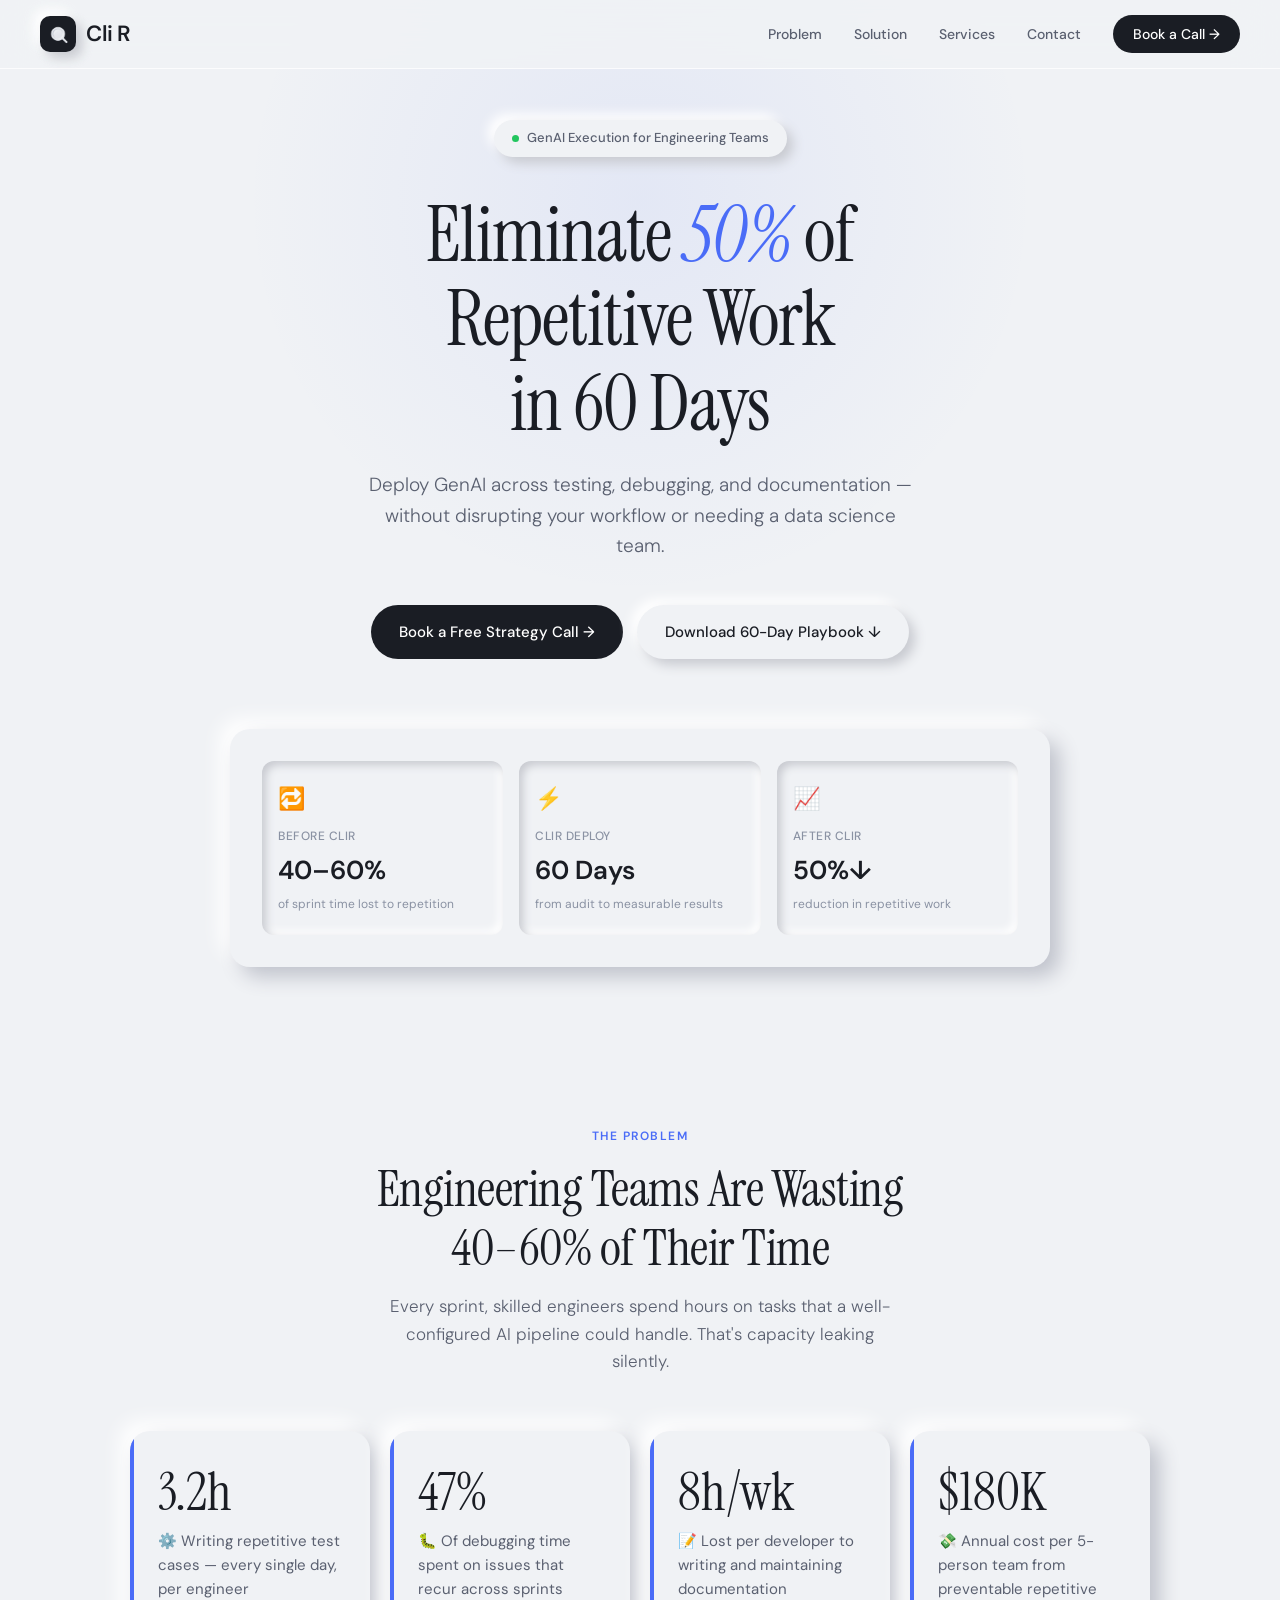
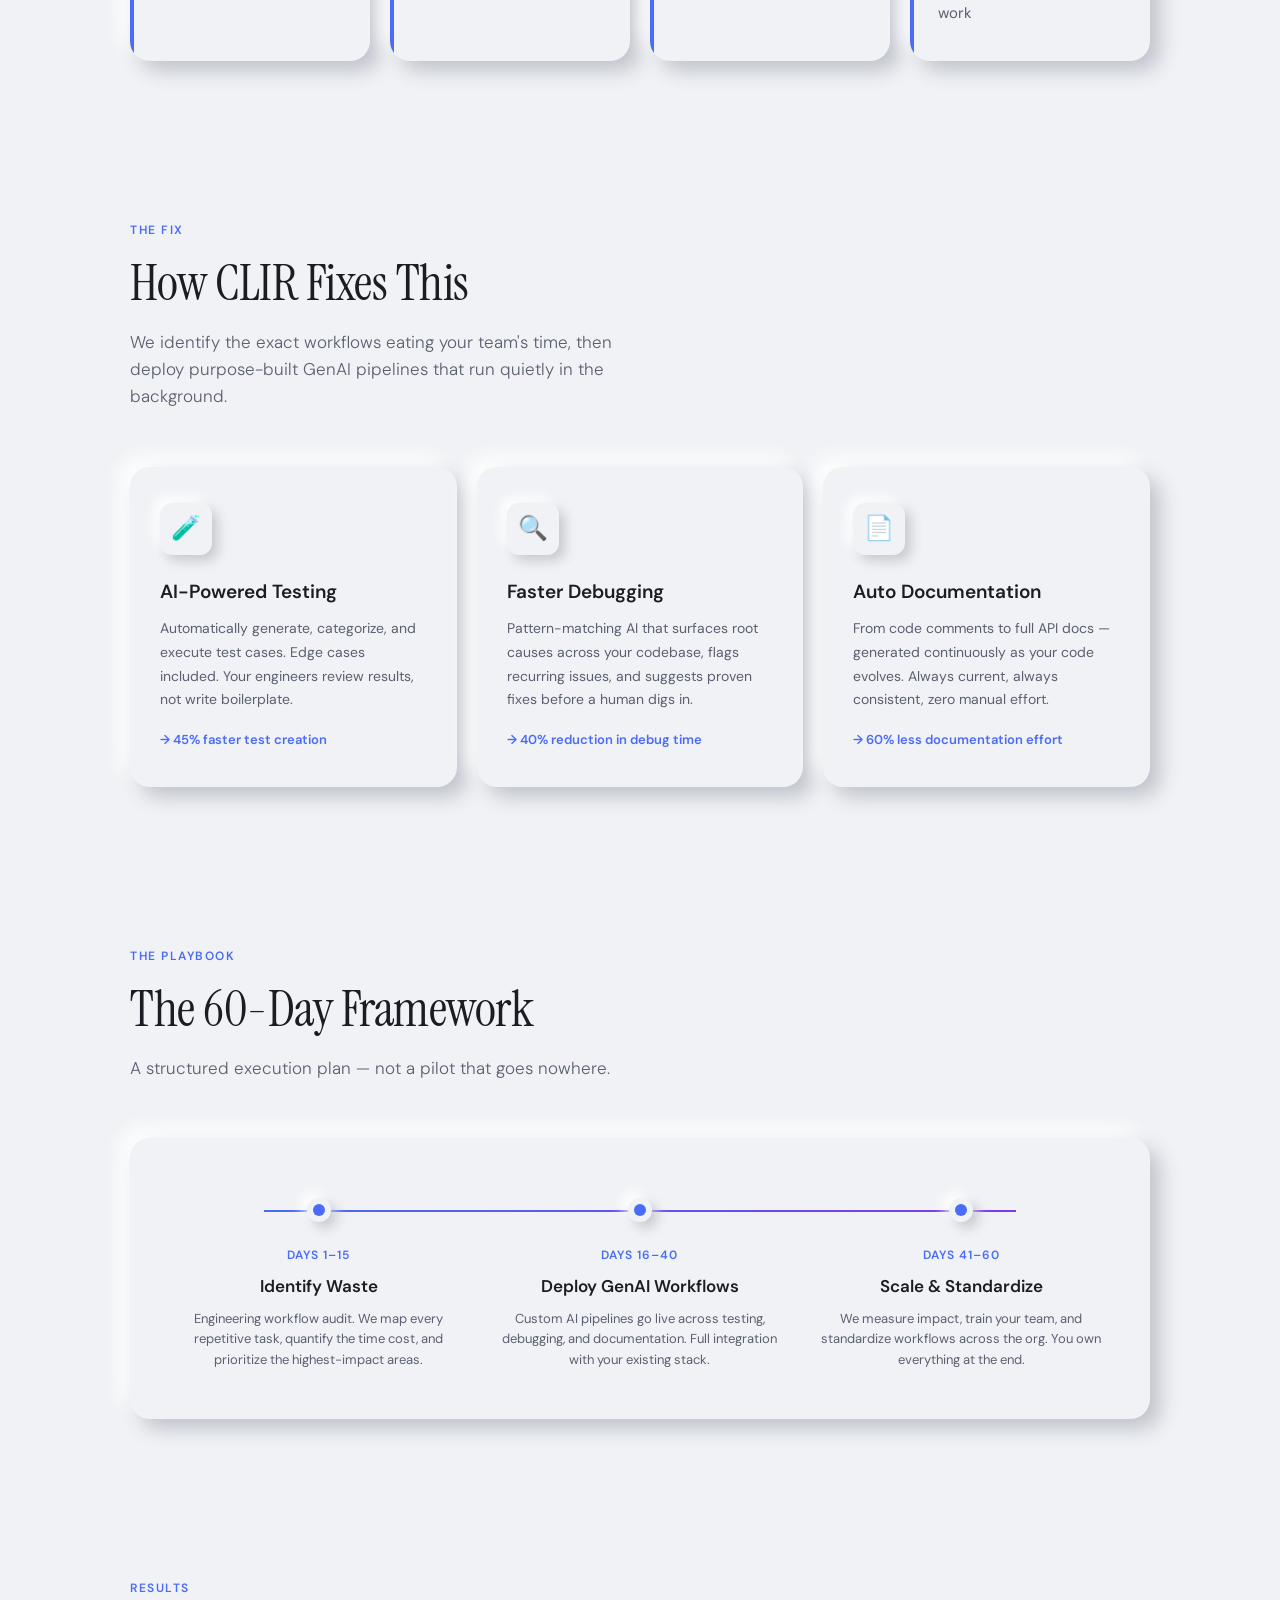
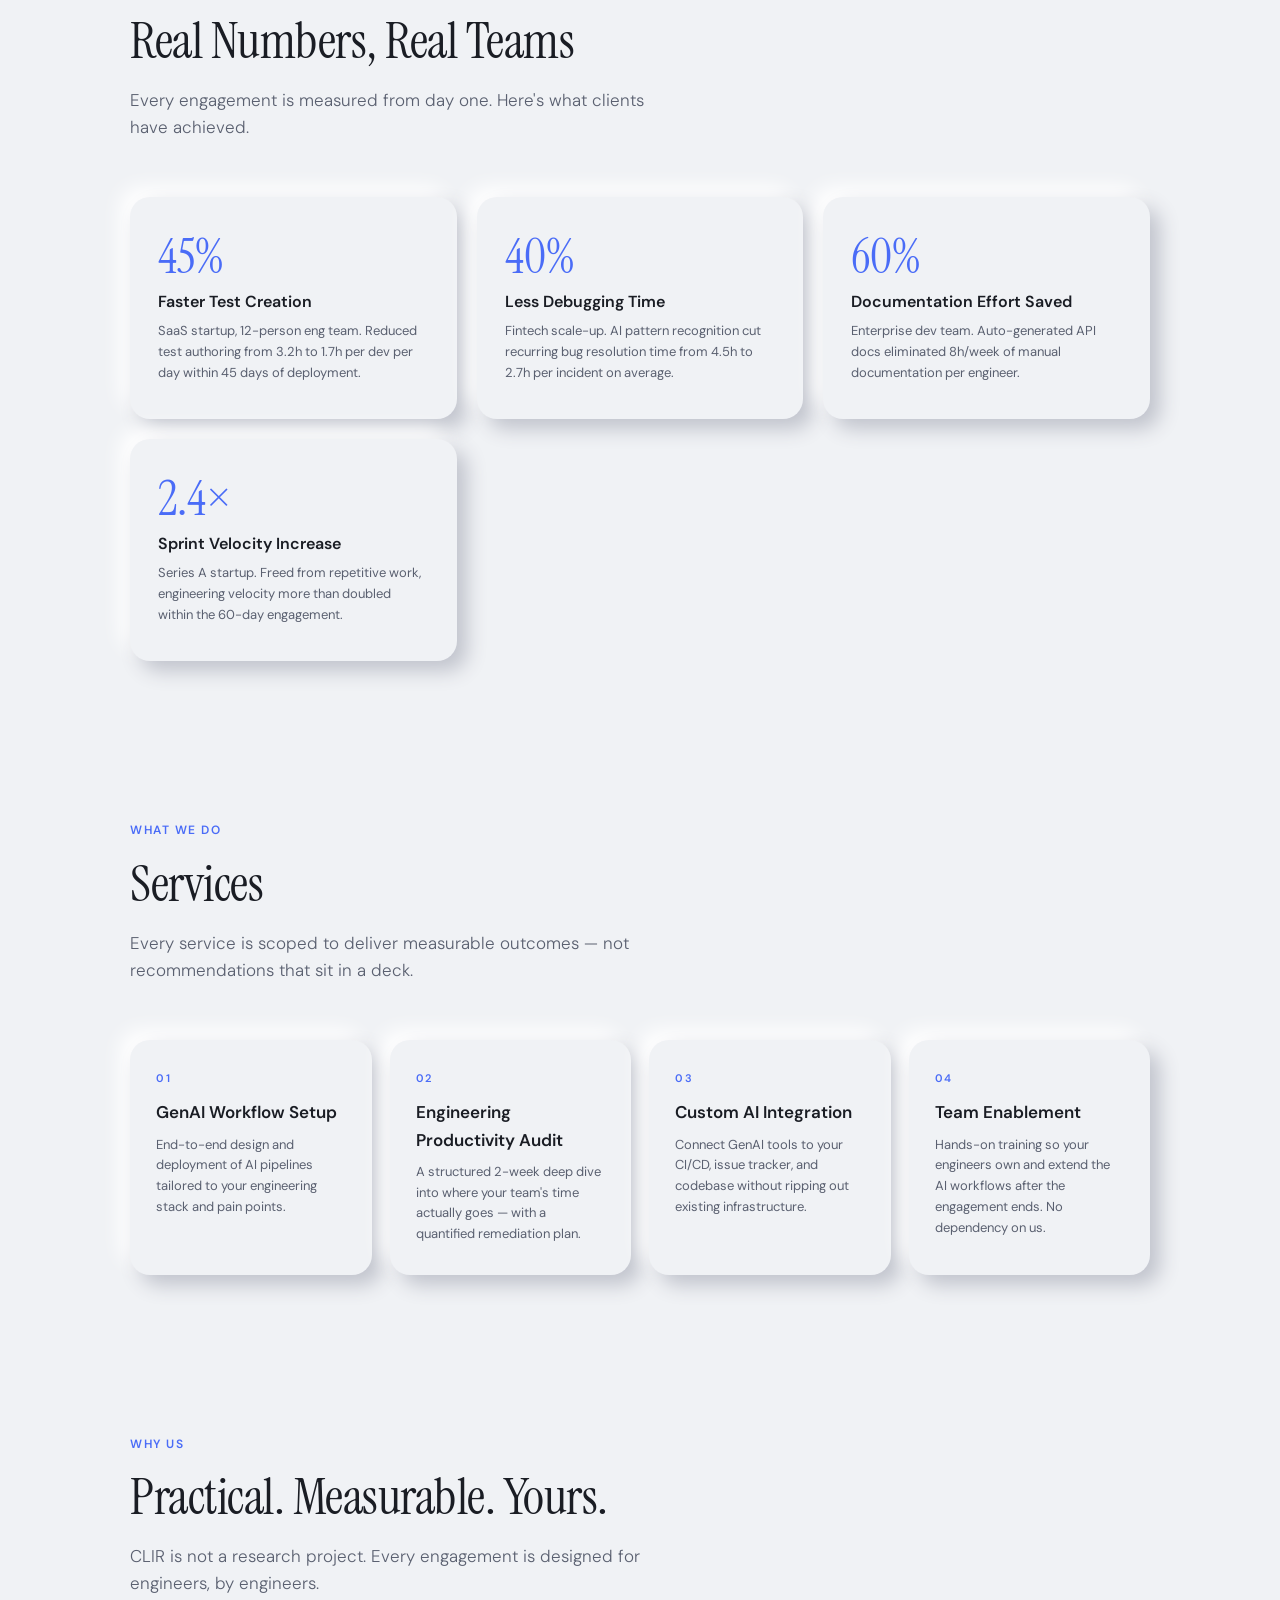
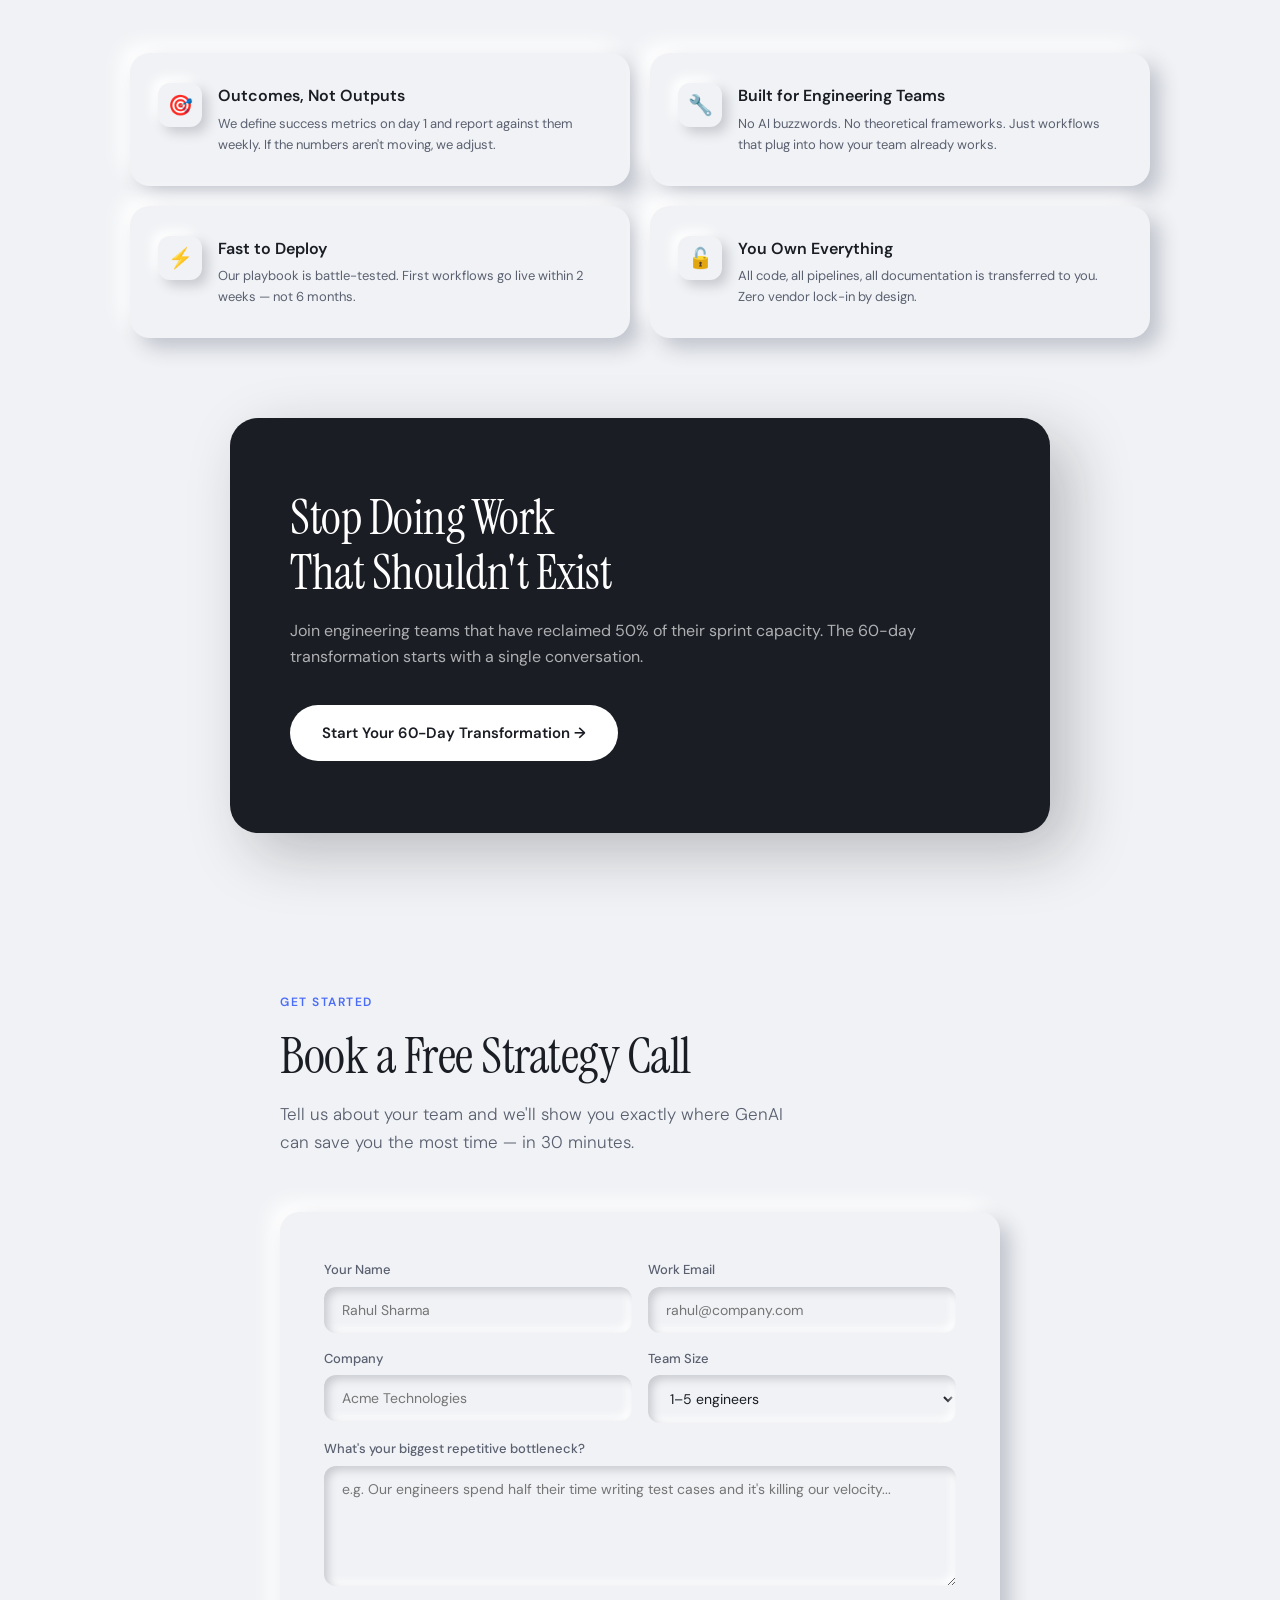
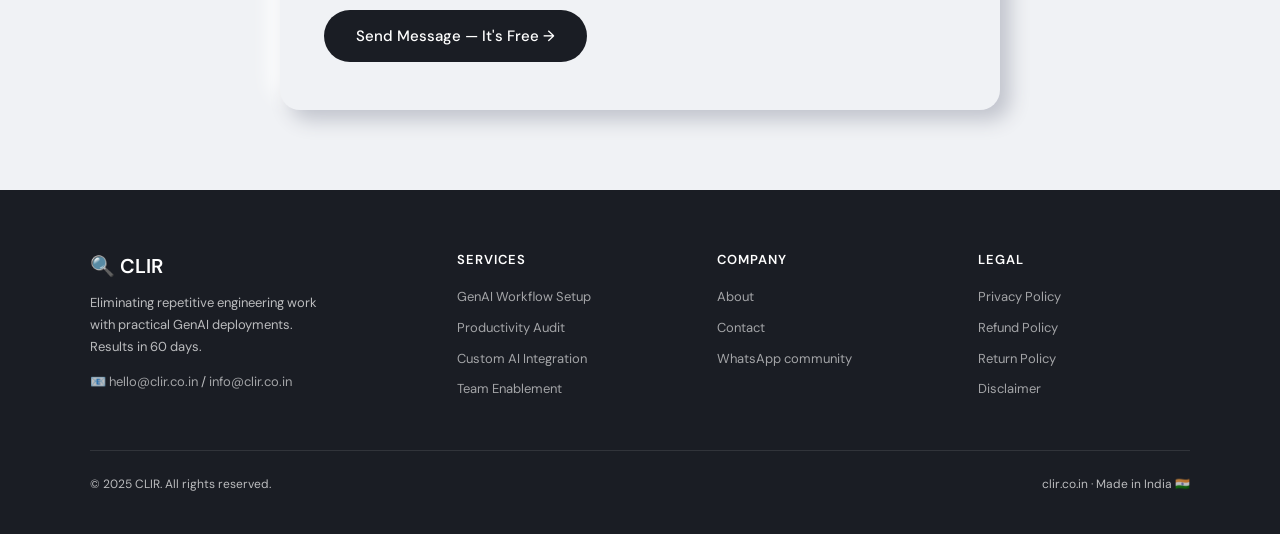
==== commit da510dbb: "Change styling" ====
--- a/index.html
+++ b/index.html
@@ -1,465 +1,547 @@
 <!DOCTYPE html>
 <html lang="en">
 <head>
-<!-- ══ ESSENTIAL ══ -->
-<meta charset="UTF-8"/>
-<meta name="viewport" content="width=device-width, initial-scale=1.0"/>
-<meta http-equiv="X-UA-Compatible" content="IE=edge"/>
-
-<!-- ══ PRIMARY SEO ══ -->
-<title>CLIR — Eliminate 50% of Repetitive Engineering Work in 60 Days | GenAI Consulting India</title>
-<meta name="description" content="CLIR is a GenAI consulting firm that eliminates 50% of repetitive engineering work in 60 days. AI-powered testing, debugging, and documentation for CTOs and engineering teams. Based in India."/>
-<meta name="keywords" content="GenAI consulting, AI for engineering teams, eliminate repetitive work, AI testing automation, AI debugging, auto documentation, GenAI workflow, engineering productivity, India AI consulting, CLIR"/>
-<meta name="author" content="CLIR"/>
-<meta name="robots" content="index, follow, max-snippet:-1, max-image-preview:large, max-video-preview:-1"/>
-<meta name="googlebot" content="index, follow"/>
-<link rel="canonical" href="https://clir.co.in/"/>
-
-<!-- ══ OPEN GRAPH (Facebook, LinkedIn, WhatsApp) ══ -->
-<meta property="og:type" content="website"/>
-<meta property="og:site_name" content="CLIR"/>
-<meta property="og:title" content="CLIR — Eliminate 50% of Repetitive Engineering Work in 60 Days"/>
-<meta property="og:description" content="Deploy GenAI across testing, debugging, and documentation without disrupting your workflow. Practical AI execution for engineering teams."/>
-<meta property="og:url" content="https://clir.co.in/"/>
-<meta property="og:image" content="https://clir.co.in/og-image.png"/>
-<meta property="og:image:width" content="1200"/>
-<meta property="og:image:height" content="630"/>
-<meta property="og:image:alt" content="CLIR — GenAI Consulting for Engineering Teams"/>
-<meta property="og:locale" content="en_IN"/>
-
-<!-- ══ TWITTER / X CARD ══ -->
-<meta name="twitter:card" content="summary_large_image"/>
-<meta name="twitter:site" content="@clir_co"/>
-<meta name="twitter:creator" content="@clir_co"/>
-<meta name="twitter:title" content="CLIR — Eliminate 50% of Repetitive Engineering Work in 60 Days"/>
-<meta name="twitter:description" content="Deploy GenAI across testing, debugging, and documentation without disrupting your workflow. Practical AI execution for engineering teams."/>
-<meta name="twitter:image" content="https://clir.co.in/og-image.png"/>
-<meta name="twitter:image:alt" content="CLIR — GenAI Consulting for Engineering Teams"/>
-
-<!-- ══ GEO / LOCAL ══ -->
-<meta name="geo.region" content="IN"/>
-<meta name="geo.placename" content="India"/>
-<meta name="language" content="English"/>
-<meta name="revisit-after" content="7 days"/>
-
-<!-- ══ PERFORMANCE ══ -->
-<link rel="preconnect" href="https://fonts.googleapis.com"/>
-<link rel="preconnect" href="https://fonts.gstatic.com" crossorigin/>
-<link rel="dns-prefetch" href="https://fonts.googleapis.com"/>
-<link href="https://fonts.googleapis.com/css2?family=Geist:wght@300;400;500;600&family=Instrument+Serif:ital@0;1&display=swap" rel="stylesheet" media="print" onload="this.media='all'"/>
-<noscript><link href="https://fonts.googleapis.com/css2?family=Geist:wght@300;400;500;600&family=Instrument+Serif:ital@0;1&display=swap" rel="stylesheet"/></noscript>
-
-<!-- ══ FAVICON (inline SVG as data URI — no extra files needed) ══ -->
-<link rel="icon" href="data:image/svg+xml,<svg xmlns='http://www.w3.org/2000/svg' viewBox='0 0 32 32'><rect width='32' height='32' rx='7' fill='%230a0a0a'/><circle cx='14' cy='14' r='6' fill='none' stroke='white' stroke-width='2.5'/><line x1='19' y1='19' x2='27' y2='27' stroke='white' stroke-width='2.5' stroke-linecap='round'/></svg>" type="image/svg+xml"/>
-<link rel="apple-touch-icon" href="data:image/svg+xml,<svg xmlns='http://www.w3.org/2000/svg' viewBox='0 0 180 180'><rect width='180' height='180' rx='40' fill='%230a0a0a'/><circle cx='78' cy='78' r='35' fill='none' stroke='white' stroke-width='14'/><line x1='105' y1='105' x2='152' y2='152' stroke='white' stroke-width='14' stroke-linecap='round'/></svg>"/>
-<link rel="stylesheet" href="style.css">
-<link rel="shortcut icon" href="favicon.ico" type="image/x-icon">
-<meta name="theme-color" content="#0a0a0a"/>
-<meta name="msapplication-TileColor" content="#0a0a0a"/>
-
-<!-- ══ STRUCTURED DATA — Organisation ══ -->
-<script type="application/ld+json">
-{
-  "@context": "https://schema.org",
-  "@type": "Organization",
-  "name": "CLIR",
-  "url": "https://clir.co.in",
-  "logo": "https://clir.co.in/og-image.png",
-  "description": "CLIR is a GenAI consulting firm that eliminates 50% of repetitive engineering work in 60 days through AI-powered testing, debugging, and documentation.",
-  "email": "hello@clir.co.in",
-  "foundingDate": "2025",
-  "areaServed": "IN",
-  "serviceType": ["GenAI Consulting", "Engineering Productivity", "AI Workflow Automation"],
-  "sameAs": ["https://linkedin.com/company/clir"]
-}
-</script>
-
-<!-- ══ STRUCTURED DATA — WebSite (enables Google Sitelinks search box) ══ -->
-<script type="application/ld+json">
-{
-  "@context": "https://schema.org",
-  "@type": "WebSite",
-  "name": "CLIR",
-  "url": "https://clir.co.in",
-  "description": "GenAI consulting for engineering teams. Eliminate 50% of repetitive work in 60 days.",
-  "publisher": { "@type": "Organization", "name": "CLIR" }
-}
-</script>
-
-<!-- ══ STRUCTURED DATA — Service ══ -->
-<script type="application/ld+json">
-{
-  "@context": "https://schema.org",
-  "@type": "Service",
-  "serviceType": "GenAI Consulting",
-  "provider": { "@type": "Organization", "name": "CLIR", "url": "https://clir.co.in" },
-  "name": "60-Day GenAI Transformation Program",
-  "description": "Deploy GenAI across testing, debugging, and documentation to eliminate 50% of repetitive engineering work in 60 days.",
-  "areaServed": { "@type": "Country", "name": "India" },
-  "hasOfferCatalog": {
-    "@type": "OfferCatalog",
-    "name": "CLIR Services",
-    "itemListElement": [
-      { "@type": "Offer", "itemOffered": { "@type": "Service", "name": "GenAI Workflow Setup" } },
-      { "@type": "Offer", "itemOffered": { "@type": "Service", "name": "Engineering Productivity Audit" } },
-      { "@type": "Offer", "itemOffered": { "@type": "Service", "name": "Custom AI Integration" } },
-      { "@type": "Offer", "itemOffered": { "@type": "Service", "name": "Team Enablement" } }
-    ]
-  }
-}
-</script>
-
-<!-- ══ STRUCTURED DATA — FAQ (rich results in Google) ══ -->
-<script type="application/ld+json">
-{
-  "@context": "https://schema.org",
-  "@type": "FAQPage",
-  "mainEntity": [
-    {
-      "@type": "Question",
-      "name": "How quickly can CLIR deploy GenAI for my engineering team?",
-      "acceptedAnswer": { "@type": "Answer", "text": "CLIR's first workflows go live within 2 weeks of kickoff. The full 60-day engagement delivers measurable results across testing, debugging, and documentation." }
-    },
-    {
-      "@type": "Question",
-      "name": "Do we need a data science team to work with CLIR?",
-      "acceptedAnswer": { "@type": "Answer", "text": "No. CLIR handles all AI setup and integration. Your engineers work with the outputs — not the models. Zero data science background required." }
-    },
-    {
-      "@type": "Question",
-      "name": "What results can engineering teams expect from CLIR?",
-      "acceptedAnswer": { "@type": "Answer", "text": "Clients typically see 45% faster test creation, 40% reduction in debugging time, and 60% less documentation effort within the 60-day engagement." }
-    },
-    {
-      "@type": "Question",
-      "name": "Who owns the AI workflows after the engagement ends?",
-      "acceptedAnswer": { "@type": "Answer", "text": "You own everything. All code, pipelines, and documentation are transferred to your team at the end of the engagement. Zero vendor lock-in." }
-    }
-  ]
-}
-</script>
-
+  <meta charset="UTF-8" />
+  <meta name="viewport" content="width=device-width, initial-scale=1.0" />
+  <title>CLIR — Eliminate 50% of Repetitive Work in 60 Days</title>
+  <meta name="description" content="CLIR deploys GenAI across testing, debugging, and documentation to eliminate 50% of repetitive engineering work in 60 days." />
+  <link rel="preconnect" href="https://fonts.googleapis.com">
+  <link href="https://fonts.googleapis.com/css2?family=DM+Sans:wght@300;400;500;600&family=Instrument+Serif:ital@0;1&display=swap" rel="stylesheet">
+ <link rel="stylesheet" href="style.css">
+ <link rel="shortcut icon" href="./favicon.ico" type="image/x-icon">
 </head>
 <body>
 
-<a class="skip-link" href="#main-content">Skip to main content</a>
-<nav id="mainNav" role="navigation" aria-label="Main navigation">
-  <a class="nav-logo" href="#" onclick="showPage('home')" aria-label="CLIR — Home">
+<!-- NAV -->
+<nav id="mainNav">
+  <a class="nav-logo" href="#" onclick="showPage('home')">
     <div class="logo-icon"><img width="24px" src="./assets/images/clir-logo.png" alt="" srcset=""></div>
     Cli R
   </a>
-  <ul class="nav-links" role="list">
-    <li><a href="#" onclick="go('#problem')">Problem</a></li>
-    <li><a href="#" onclick="go('#solution')">Solution</a></li>
-    <li><a href="#" onclick="go('#services')">Services</a></li>
+  <ul class="nav-links">
+    <li><a href="#" onclick="scrollTo_('#problem')">Problem</a></li>
+    <li><a href="#" onclick="scrollTo_('#solution')">Solution</a></li>
+    <li><a href="#" onclick="scrollTo_('#services')">Services</a></li>
     <li><a href="#" onclick="showPage('contact')">Contact</a></li>
-    <li><a href="#" class="nav-cta" onclick="go('#cform')">Book a call</a></li>
+    <li><a href="#" class="nav-cta" onclick="scrollTo_('#contact-form')">Book a Call →</a></li>
   </ul>
-  <button class="mobile-btn" onclick="toggleNav()" aria-label="Open navigation menu" aria-expanded="false">☰</button>
+  <button class="menu-btn" onclick="toggleMobile()">☰</button>
 </nav>
 
-<!-- HOME -->
+<!-- ═══════════════ HOME PAGE ═══════════════ -->
 <div id="page-home" class="page active">
-<main id="main-content" role="main">
-
-<section class="hero" aria-labelledby="hero-heading">
-  <div class="hero-kicker r"><span class="kicker-dot"></span>GenAI execution partner for engineering teams</div>
-  <h1 id="hero-heading" class="r">Eliminate <em>50%</em><br>of repetitive work<br>in 60 days</h1>
-  <p class="hero-sub r">Deploy GenAI across testing, debugging, and documentation — without disrupting your workflow.</p>
-  <div class="cta-row r">
-    <a href="#" class="btn-dark" onclick="go('#cform')">Book a free strategy call</a>
-    <a href="#" class="btn-ghost">Download the 60-day playbook</a>
-  </div>
-  <div class="hero-metrics r">
-    <div class="hm"><div class="hm-num">40–60%</div><div class="hm-lbl">of sprint time lost to repetition</div></div>
-    <div class="hm"><div class="hm-num">60 days</div><div class="hm-lbl">from audit to measurable results</div></div>
-    <div class="hm"><div class="hm-num">50%↓</div><div class="hm-lbl">reduction in repetitive work</div></div>
-  </div>
-</section>
-
-<hr class="divider">
-
-<div id="problem" class="wrap">
-  <div class="slabel r">The problem</div>
-  <h2 class="r">Engineering teams are wasting<br>40–60% of their time</h2>
-  <p class="ssub r">Skilled engineers spend hours on tasks a well-configured AI pipeline could handle. That's capacity leaking silently, every sprint.</p>
-  <div class="pgrid4 r">
-    <div class="pcell"><div class="pnum">3.2h</div><div class="plbl">Spent writing repetitive test cases per engineer, per day</div></div>
-    <div class="pcell"><div class="pnum">47%</div><div class="plbl">Of debugging time spent on issues that recur each sprint</div></div>
-    <div class="pcell"><div class="pnum">8h/wk</div><div class="plbl">Lost per developer maintaining documentation</div></div>
-    <div class="pcell"><div class="pnum">$180K</div><div class="plbl">Annual cost per 5-person team from preventable repetition</div></div>
+
+<!-- HERO -->
+<section class="hero">
+  <div class="hero-badge">
+    <span class="dot"></span>
+    GenAI Execution for Engineering Teams
+  </div>
+  <h1>Eliminate <em>50%</em> of<br>Repetitive Work<br>in 60 Days</h1>
+  <p class="hero-sub">Deploy GenAI across testing, debugging, and documentation — without disrupting your workflow or needing a data science team.</p>
+  <div class="hero-ctas">
+    <a href="#" class="btn-primary" onclick="scrollTo_('#contact-form')">Book a Free Strategy Call →</a>
+    <a href="#" class="btn-secondary">Download 60-Day Playbook ↓</a>
+  </div>
+  <div class="hero-visual">
+    <div class="workflow-card">
+      <div class="wf-item">
+        <div class="wf-icon">🔁</div>
+        <div class="wf-label">Before CLIR</div>
+        <div class="wf-val">40–60%</div>
+        <div class="wf-desc">of sprint time lost to repetition</div>
+      </div>
+      <div class="wf-item">
+        <div class="wf-icon">⚡</div>
+        <div class="wf-label">CLIR Deploy</div>
+        <div class="wf-val">60 Days</div>
+        <div class="wf-desc">from audit to measurable results</div>
+      </div>
+      <div class="wf-item">
+        <div class="wf-icon">📈</div>
+        <div class="wf-label">After CLIR</div>
+        <div class="wf-val">50%↓</div>
+        <div class="wf-desc">reduction in repetitive work</div>
+      </div>
+    </div>
+  </div>
+</section>
+
+<!-- PROBLEM -->
+<section id="problem" style="max-width:1100px;margin:0 auto;padding:80px 40px;">
+  <div class="problem">
+    <div class="section-tag reveal">The Problem</div>
+    <h2 class="reveal">Engineering Teams Are Wasting<br>40–60% of Their Time</h2>
+    <p class="section-sub reveal">Every sprint, skilled engineers spend hours on tasks that a well-configured AI pipeline could handle. That's capacity leaking silently.</p>
+    <div class="stats-grid reveal">
+      <div class="stat-card">
+        <div class="stat-num">3.2h</div>
+        <div class="stat-label">⚙️ Writing repetitive test cases — every single day, per engineer</div>
+      </div>
+      <div class="stat-card">
+        <div class="stat-num">47%</div>
+        <div class="stat-label">🐛 Of debugging time spent on issues that recur across sprints</div>
+      </div>
+      <div class="stat-card">
+        <div class="stat-num">8h/wk</div>
+        <div class="stat-label">📝 Lost per developer to writing and maintaining documentation</div>
+      </div>
+      <div class="stat-card">
+        <div class="stat-num">$180K</div>
+        <div class="stat-label">💸 Annual cost per 5-person team from preventable repetitive work</div>
+      </div>
+    </div>
+  </div>
+</section>
+
+<!-- SOLUTION -->
+<section id="solution" style="max-width:1100px;margin:0 auto;padding:80px 40px;">
+  <div class="section-tag reveal">The Fix</div>
+  <h2 class="reveal">How CLIR Fixes This</h2>
+  <p class="section-sub reveal">We identify the exact workflows eating your team's time, then deploy purpose-built GenAI pipelines that run quietly in the background.</p>
+  <div class="solution-grid reveal">
+    <div class="sol-card">
+      <div class="sol-icon">🧪</div>
+      <h3>AI-Powered Testing</h3>
+      <p>Automatically generate, categorize, and execute test cases. Edge cases included. Your engineers review results, not write boilerplate.</p>
+      <div class="sol-metric">→ 45% faster test creation</div>
+    </div>
+    <div class="sol-card">
+      <div class="sol-icon">🔍</div>
+      <h3>Faster Debugging</h3>
+      <p>Pattern-matching AI that surfaces root causes across your codebase, flags recurring issues, and suggests proven fixes before a human digs in.</p>
+      <div class="sol-metric">→ 40% reduction in debug time</div>
+    </div>
+    <div class="sol-card">
+      <div class="sol-icon">📄</div>
+      <h3>Auto Documentation</h3>
+      <p>From code comments to full API docs — generated continuously as your code evolves. Always current, always consistent, zero manual effort.</p>
+      <div class="sol-metric">→ 60% less documentation effort</div>
+    </div>
+  </div>
+</section>
+
+<!-- TIMELINE -->
+<section style="max-width:1100px;margin:0 auto;padding:80px 40px;">
+  <div class="section-tag reveal">The Playbook</div>
+  <h2 class="reveal">The 60-Day Framework</h2>
+  <p class="section-sub reveal">A structured execution plan — not a pilot that goes nowhere.</p>
+  <div class="timeline-wrap reveal">
+    <div class="timeline">
+      <div class="tl-step">
+        <div class="tl-dot"><div class="tl-dot-inner"></div></div>
+        <div class="tl-days">Days 1–15</div>
+        <div class="tl-title">Identify Waste</div>
+        <div class="tl-desc">Engineering workflow audit. We map every repetitive task, quantify the time cost, and prioritize the highest-impact areas.</div>
+      </div>
+      <div class="tl-step">
+        <div class="tl-dot"><div class="tl-dot-inner"></div></div>
+        <div class="tl-days">Days 16–40</div>
+        <div class="tl-title">Deploy GenAI Workflows</div>
+        <div class="tl-desc">Custom AI pipelines go live across testing, debugging, and documentation. Full integration with your existing stack.</div>
+      </div>
+      <div class="tl-step">
+        <div class="tl-dot"><div class="tl-dot-inner"></div></div>
+        <div class="tl-days">Days 41–60</div>
+        <div class="tl-title">Scale & Standardize</div>
+        <div class="tl-desc">We measure impact, train your team, and standardize workflows across the org. You own everything at the end.</div>
+      </div>
+    </div>
+  </div>
+</section>
+
+<!-- CASE STUDIES -->
+<section style="max-width:1100px;margin:0 auto;padding:80px 40px;">
+  <div class="section-tag reveal">Results</div>
+  <h2 class="reveal">Real Numbers, Real Teams</h2>
+  <p class="section-sub reveal">Every engagement is measured from day one. Here's what clients have achieved.</p>
+  <div class="cases-grid reveal">
+    <div class="case-card">
+      <div class="case-metric">45%</div>
+      <div class="case-title">Faster Test Creation</div>
+      <div class="case-desc">SaaS startup, 12-person eng team. Reduced test authoring from 3.2h to 1.7h per dev per day within 45 days of deployment.</div>
+    </div>
+    <div class="case-card">
+      <div class="case-metric">40%</div>
+      <div class="case-title">Less Debugging Time</div>
+      <div class="case-desc">Fintech scale-up. AI pattern recognition cut recurring bug resolution time from 4.5h to 2.7h per incident on average.</div>
+    </div>
+    <div class="case-card">
+      <div class="case-metric">60%</div>
+      <div class="case-title">Documentation Effort Saved</div>
+      <div class="case-desc">Enterprise dev team. Auto-generated API docs eliminated 8h/week of manual documentation per engineer.</div>
+    </div>
+    <div class="case-card">
+      <div class="case-metric">2.4×</div>
+      <div class="case-title">Sprint Velocity Increase</div>
+      <div class="case-desc">Series A startup. Freed from repetitive work, engineering velocity more than doubled within the 60-day engagement.</div>
+    </div>
+  </div>
+</section>
+
+<!-- SERVICES -->
+<section id="services" style="max-width:1100px;margin:0 auto;padding:80px 40px;">
+  <div class="section-tag reveal">What We Do</div>
+  <h2 class="reveal">Services</h2>
+  <p class="section-sub reveal">Every service is scoped to deliver measurable outcomes — not recommendations that sit in a deck.</p>
+  <div class="services-grid reveal">
+    <div class="srv-card">
+      <div class="srv-num">01</div>
+      <h3>GenAI Workflow Setup</h3>
+      <p>End-to-end design and deployment of AI pipelines tailored to your engineering stack and pain points.</p>
+    </div>
+    <div class="srv-card">
+      <div class="srv-num">02</div>
+      <h3>Engineering Productivity Audit</h3>
+      <p>A structured 2-week deep dive into where your team's time actually goes — with a quantified remediation plan.</p>
+    </div>
+    <div class="srv-card">
+      <div class="srv-num">03</div>
+      <h3>Custom AI Integration</h3>
+      <p>Connect GenAI tools to your CI/CD, issue tracker, and codebase without ripping out existing infrastructure.</p>
+    </div>
+    <div class="srv-card">
+      <div class="srv-num">04</div>
+      <h3>Team Enablement</h3>
+      <p>Hands-on training so your engineers own and extend the AI workflows after the engagement ends. No dependency on us.</p>
+    </div>
+  </div>
+</section>
+
+<!-- WHY CLIR -->
+<section style="max-width:1100px;margin:0 auto;padding:80px 40px;">
+  <div class="section-tag reveal">Why Us</div>
+  <h2 class="reveal">Practical. Measurable. Yours.</h2>
+  <p class="section-sub reveal">CLIR is not a research project. Every engagement is designed for engineers, by engineers.</p>
+  <div class="why-grid reveal">
+    <div class="why-card">
+      <div class="why-icon">🎯</div>
+      <div>
+        <h3>Outcomes, Not Outputs</h3>
+        <p>We define success metrics on day 1 and report against them weekly. If the numbers aren't moving, we adjust.</p>
+      </div>
+    </div>
+    <div class="why-card">
+      <div class="why-icon">🔧</div>
+      <div>
+        <h3>Built for Engineering Teams</h3>
+        <p>No AI buzzwords. No theoretical frameworks. Just workflows that plug into how your team already works.</p>
+      </div>
+    </div>
+    <div class="why-card">
+      <div class="why-icon">⚡</div>
+      <div>
+        <h3>Fast to Deploy</h3>
+        <p>Our playbook is battle-tested. First workflows go live within 2 weeks — not 6 months.</p>
+      </div>
+    </div>
+    <div class="why-card">
+      <div class="why-icon">🔓</div>
+      <div>
+        <h3>You Own Everything</h3>
+        <p>All code, all pipelines, all documentation is transferred to you. Zero vendor lock-in by design.</p>
+      </div>
+    </div>
+  </div>
+</section>
+
+<!-- BIG CTA -->
+<div style="max-width:900px;margin:0 auto;padding:0 40px 80px;">
+  <div class="cta-card reveal">
+    <h2>Stop Doing Work<br>That Shouldn't Exist</h2>
+    <p>Join engineering teams that have reclaimed 50% of their sprint capacity. The 60-day transformation starts with a single conversation.</p>
+    <a href="#" class="btn-white" onclick="scrollTo_('#contact-form')">Start Your 60-Day Transformation →</a>
   </div>
 </div>
 
-<hr class="divider">
-
-<div id="solution" class="wrap">
-  <div class="slabel r">The solution</div>
-  <h2 class="r">How CLIR fixes this</h2>
-  <p class="ssub r">Purpose-built GenAI workflows that integrate with your existing stack. No data science team required.</p>
-  <div class="sgrid">
-    <div class="scard r">
-      <div class="sicon"><svg viewBox="0 0 16 16"><path d="M2 4h12M2 8h8M2 12h5"/><rect x="10" y="7" width="5" height="7" rx="1"/></svg></div>
-      <h3>AI-powered testing</h3>
-      <p>Auto-generate, categorize, and execute test cases — edge cases included. Engineers review results, not write boilerplate.</p>
-      <div class="sstat">→ 45% faster test creation</div>
-    </div>
-    <div class="scard r">
-      <div class="sicon"><svg viewBox="0 0 16 16"><circle cx="8" cy="8" r="6"/><path d="M8 5v3l2 2"/></svg></div>
-      <h3>Faster debugging</h3>
-      <p>Pattern-matching AI that surfaces root causes, flags recurring issues, and suggests proven fixes before a human digs in.</p>
-      <div class="sstat">→ 40% reduction in debug time</div>
-    </div>
-    <div class="scard r">
-      <div class="sicon"><svg viewBox="0 0 16 16"><path d="M4 2h8a1 1 0 0 1 1 1v10a1 1 0 0 1-1 1H4a1 1 0 0 1-1-1V3a1 1 0 0 1 1-1z"/><path d="M5 6h6M5 9h4"/></svg></div>
-      <h3>Auto documentation</h3>
-      <p>From code comments to full API docs — generated continuously as your code evolves. Always current, zero manual effort.</p>
-      <div class="sstat">→ 60% less documentation effort</div>
-    </div>
-  </div>
+<!-- CONTACT FORM -->
+<section id="contact-form" class="contact-section" style="max-width:800px;margin:0 auto;padding:80px 40px;">
+  <div class="section-tag reveal">Get Started</div>
+  <h2 class="reveal">Book a Free Strategy Call</h2>
+  <p class="section-sub reveal">Tell us about your team and we'll show you exactly where GenAI can save you the most time — in 30 minutes.</p>
+  <div class="form-card reveal">
+    <div class="form-grid" id="contactForm">
+      <div class="form-group">
+        <label>Your Name</label>
+        <input type="text" placeholder="Rahul Sharma" id="f-name" />
+      </div>
+      <div class="form-group">
+        <label>Work Email</label>
+        <input type="email" placeholder="rahul@company.com" id="f-email" />
+      </div>
+      <div class="form-group">
+        <label>Company</label>
+        <input type="text" placeholder="Acme Technologies" id="f-company" />
+      </div>
+      <div class="form-group">
+        <label>Team Size</label>
+        <select id="f-size">
+          <option>1–5 engineers</option>
+          <option>6–15 engineers</option>
+          <option>16–50 engineers</option>
+          <option>50+ engineers</option>
+        </select>
+      </div>
+      <div class="form-group form-full">
+        <label>What's your biggest repetitive bottleneck?</label>
+        <textarea placeholder="e.g. Our engineers spend half their time writing test cases and it's killing our velocity..." id="f-msg"></textarea>
+      </div>
+      <div class="form-full">
+        <button class="form-submit" onclick="submitForm()">Send Message — It's Free →</button>
+      </div>
+    </div>
+    <p id="form-thanks" style="display:none;color:#22c55e;font-weight:500;font-size:15px;">✅ Message sent! We'll get back to you within 24 hours.</p>
+  </div>
+</section>
+
+</div><!-- end home page -->
+
+<!-- ═══════════════ CONTACT PAGE ═══════════════ -->
+<div id="page-contact" class="page">
+  <section class="policy-section" style="max-width:800px;margin:0 auto;">
+    <div class="hero-badge" style="margin-top:20px;">📬 Get In Touch</div>
+    <h1>Contact Us</h1>
+    <p class="policy-date">We typically respond within 24 business hours.</p>
+
+    <h2>Direct Contact</h2>
+    <p><strong>Email:</strong> <a href="mailto:hello@clir.co.in" style="color:var(--accent);">hello@clir.co.in</a> / <a href="mailto:info@clir.co.in" style="color:var(--accent);">info@clir.co.in</a></p>
+    <p><strong>Website:</strong> clir.co.in</p>
+    <p><strong>WhatsApp community:</strong> <a href="https://chat.whatsapp.com/DyvgLg0POt0IJq3FQDiW2B" target="_blank" rel="noreferrer noopener" style="color:var(--accent);">chat.whatsapp.com/DyvgLg0POt0IJq3FQDiW2B</a></p>
+
+    <h2>Business Details</h2>
+    <p><strong>Business Name:</strong> CLIR</p>
+    <p><strong>Domain:</strong> clir.co.in</p>
+    <p><strong>Nature of Business:</strong> GenAI Consulting Services</p>
+
+    <h2>Send Us a Message</h2>
+    <div class="form-card">
+      <div class="form-grid">
+        <div class="form-group">
+          <label>Name</label>
+          <input type="text" placeholder="Your name" />
+        </div>
+        <div class="form-group">
+          <label>Email</label>
+          <input type="email" placeholder="your@email.com" />
+        </div>
+        <div class="form-group form-full">
+          <label>Message</label>
+          <textarea placeholder="How can we help?"></textarea>
+        </div>
+        <div class="form-full">
+          <button class="form-submit">Send Message →</button>
+        </div>
+      </div>
+    </div>
+  </section>
 </div>
 
-<hr class="divider">
-
-<div class="wrap">
-  <div class="slabel r">The playbook</div>
-  <h2 class="r">60 days, structured</h2>
-  <p class="ssub r">A repeatable execution plan — not a pilot that goes nowhere.</p>
-  <div class="tgrid">
-    <div class="tcard r"><div class="tnum">01</div><div class="trange">Days 1–15</div><h3>Identify waste</h3><p>Engineering workflow audit. We map every repetitive task, quantify time cost, and prioritize highest-impact areas.</p></div>
-    <div class="tcard r"><div class="tnum">02</div><div class="trange">Days 16–40</div><h3>Deploy GenAI workflows</h3><p>Custom AI pipelines go live across testing, debugging, and documentation. Full integration with your existing stack.</p></div>
-    <div class="tcard r"><div class="tnum">03</div><div class="trange">Days 41–60</div><h3>Scale & standardize</h3><p>We measure impact, train your team, and standardize workflows. You own everything at the end.</p></div>
+<!-- ═══════════════ PRIVACY POLICY ═══════════════ -->
+<div id="page-privacy" class="page">
+  <div class="policy-section" style="max-width:780px;margin:0 auto;">
+    <h1>Privacy Policy</h1>
+    <p class="policy-date">Last updated: May 2025</p>
+
+    <p>CLIR ("we", "us", or "our") operates clir.co.in. This policy explains how we collect, use, and protect your personal information.</p>
+
+    <h2>1. Information We Collect</h2>
+    <ul>
+      <li><strong>Contact form submissions:</strong> name, email, company name, and message</li>
+      <li><strong>Usage data:</strong> pages visited, time on site, browser type (via analytics)</li>
+      <li><strong>Payment data:</strong> processed by Razorpay — we do not store card details</li>
+    </ul>
+
+    <h2>2. How We Use Your Information</h2>
+    <ul>
+      <li>To respond to your enquiries and schedule strategy calls</li>
+      <li>To deliver purchased services</li>
+      <li>To send service-related communications (no marketing without consent)</li>
+      <li>To improve our website performance</li>
+    </ul>
+
+    <h2>3. Data Sharing</h2>
+    <p>We do not sell your personal data. We may share data with:</p>
+    <ul>
+      <li>Razorpay (payment processing) — governed by their privacy policy</li>
+      <li>Google Analytics (anonymised usage data)</li>
+      <li>Email service providers for transactional emails</li>
+    </ul>
+
+    <h2>4. Data Retention</h2>
+    <p>We retain contact form data for up to 24 months for service continuity. You may request deletion at any time.</p>
+
+    <h2>5. Your Rights</h2>
+    <p>You have the right to access, correct, or delete your personal data. Email us at <a href="mailto:hello@clir.co.in" style="color:var(--accent);">hello@clir.co.in</a> or <a href="mailto:info@clir.co.in" style="color:var(--accent);">info@clir.co.in</a>.</p>
+
+    <h2>6. Cookies</h2>
+    <p>We use minimal cookies for analytics. No tracking cookies are used for advertising.</p>
+
+    <h2>7. Security</h2>
+    <p>This site is served over HTTPS. Contact form data is transmitted securely. We do not store payment information.</p>
+
+    <h2>8. Contact</h2>
+    <p>For privacy-related queries: <a href="mailto:hello@clir.co.in" style="color:var(--accent);">hello@clir.co.in</a> or <a href="mailto:info@clir.co.in" style="color:var(--accent);">info@clir.co.in</a></p>
   </div>
 </div>
 
-<hr class="divider">
-
-<div class="wrap">
-  <div class="slabel r">Results</div>
-  <h2 class="r">Measured outcomes</h2>
-  <p class="ssub r">Every engagement tracked from day one.</p>
-  <div class="cgrid r">
-    <div class="ccell"><div class="cnum">45%</div><div class="ctitle">Faster test creation</div><div class="cdesc">SaaS startup, 12-person team. Authoring time cut from 3.2h to 1.7h per dev per day.</div></div>
-    <div class="ccell"><div class="cnum">40%</div><div class="ctitle">Less debug time</div><div class="cdesc">Fintech scale-up. Bug resolution cut from 4.5h to 2.7h per incident on average.</div></div>
-    <div class="ccell"><div class="cnum">60%</div><div class="ctitle">Documentation saved</div><div class="cdesc">Enterprise team. Auto-generated docs eliminated 8h/week of manual work per engineer.</div></div>
-    <div class="ccell"><div class="cnum">2.4×</div><div class="ctitle">Sprint velocity</div><div class="cdesc">Series A startup. Engineering velocity more than doubled within the 60-day engagement.</div></div>
+<!-- ═══════════════ REFUND POLICY ═══════════════ -->
+<div id="page-refund" class="page">
+  <div class="policy-section" style="max-width:780px;margin:0 auto;">
+    <h1>Refund Policy</h1>
+    <p class="policy-date">Last updated: May 2025</p>
+
+    <p>This Refund Policy applies to all services purchased through clir.co.in.</p>
+
+    <h2>1. Consulting & Strategy Services</h2>
+    <p>If you are dissatisfied with a strategy session, please contact us within <strong>48 hours</strong> of the session. We will offer a free follow-up session or a full refund at our discretion.</p>
+
+    <h2>2. 60-Day Engagement Programs</h2>
+    <ul>
+      <li><strong>Within 7 days of payment:</strong> Full refund if no work has commenced</li>
+      <li><strong>After kick-off but before Day 15:</strong> 50% refund</li>
+      <li><strong>After Day 15:</strong> No refund, as significant resources have been deployed</li>
+    </ul>
+
+    <h2>3. Digital Products (Playbooks, Templates)</h2>
+    <p>Digital downloads are non-refundable once accessed. If you believe the product is defective or misrepresented, contact us within 7 days for a resolution.</p>
+
+    <h2>4. How to Request a Refund</h2>
+    <p>Email <a href="mailto:hello@clir.co.in" style="color:var(--accent);">hello@clir.co.in</a> or <a href="mailto:info@clir.co.in" style="color:var(--accent);">info@clir.co.in</a> with your order details and reason for refund. We process eligible refunds within 5–7 business days to your original payment method via Razorpay.</p>
+
+    <h2>5. Disputes</h2>
+    <p>In case of a payment dispute, please contact us before initiating a chargeback. We are committed to fair resolution.</p>
   </div>
 </div>
 
-<hr class="divider">
-
-<div id="services" class="wrap">
-  <div class="slabel r">Services</div>
-  <h2 class="r">What we do</h2>
-  <p class="ssub r">Every engagement scoped to deliver measurable outcomes — not slide decks.</p>
-  <div class="srvgrid">
-    <div class="srvcard r"><div class="srvn">01</div><h3>GenAI workflow setup</h3><p>End-to-end design and deployment of AI pipelines tailored to your engineering stack.</p></div>
-    <div class="srvcard r"><div class="srvn">02</div><h3>Productivity audit</h3><p>A structured 2-week deep dive into where your team's time goes — with a quantified remediation plan.</p></div>
-    <div class="srvcard r"><div class="srvn">03</div><h3>Custom AI integration</h3><p>Connect GenAI tools to your CI/CD, issue tracker, and codebase without ripping out infrastructure.</p></div>
-    <div class="srvcard r"><div class="srvn">04</div><h3>Team enablement</h3><p>Hands-on training so your engineers own and extend the AI workflows after the engagement ends.</p></div>
+<!-- ═══════════════ RETURN POLICY ═══════════════ -->
+<div id="page-return" class="page">
+  <div class="policy-section" style="max-width:780px;margin:0 auto;">
+    <h1>Return Policy</h1>
+    <p class="policy-date">Last updated: May 2025</p>
+
+    <p>CLIR provides digital consulting services and digital products. As such, physical returns are not applicable. Please refer to our <a href="#" onclick="showPage('refund')" style="color:var(--accent);">Refund Policy</a> for service cancellations and refunds.</p>
+
+    <h2>Digital Products</h2>
+    <p>All sales of digital products (playbooks, frameworks, templates) are final upon download or access. If you experience a technical issue accessing your purchase, contact us immediately at <a href="mailto:hello@clir.co.in" style="color:var(--accent);">hello@clir.co.in</a> or <a href="mailto:info@clir.co.in" style="color:var(--accent);">info@clir.co.in</a> and we will resolve it within 24 hours.</p>
+
+    <h2>Service Engagements</h2>
+    <p>For consulting service cancellations, please refer to the Refund Policy section above. Unused service credits do not carry over beyond the agreed engagement period unless explicitly agreed in writing.</p>
   </div>
 </div>
 
-<hr class="divider">
-
-<div class="wrap">
-  <div class="slabel r">Why CLIR</div>
-  <h2 class="r">Practical. Measurable. Yours.</h2>
-  <p class="ssub r">Not a research project. Built for engineers, by engineers.</p>
-  <div class="wgrid">
-    <div class="wcard r"><div class="wicon"><svg viewBox="0 0 14 14"><path d="M7 1l1.5 3.5L12 5.5l-2.5 2.5.5 3.5L7 10l-3 1.5.5-3.5L2 5.5l3.5-1z"/></svg></div><div><h3>Outcomes, not outputs</h3><p>Success metrics defined on day 1 and reported weekly. If numbers aren't moving, we adjust.</p></div></div>
-    <div class="wcard r"><div class="wicon"><svg viewBox="0 0 14 14"><rect x="1" y="3" width="12" height="8" rx="1.5"/><path d="M4 3V2M10 3V2"/></svg></div><div><h3>Built for engineering teams</h3><p>No buzzwords. No theoretical frameworks. Workflows that plug into how your team already works.</p></div></div>
-    <div class="wcard r"><div class="wicon"><svg viewBox="0 0 14 14"><circle cx="7" cy="7" r="6"/><path d="M7 4v3l2 1.5"/></svg></div><div><h3>Fast to deploy</h3><p>Battle-tested playbook. First workflows go live within 2 weeks — not 6 months.</p></div></div>
-    <div class="wcard r"><div class="wicon"><svg viewBox="0 0 14 14"><path d="M5 7l2 2 4-4"/><rect x="1" y="1" width="12" height="12" rx="2"/></svg></div><div><h3>You own everything</h3><p>All code and pipelines transferred to you at the end. Zero vendor lock-in by design.</p></div></div>
+<!-- ═══════════════ DISCLAIMER ═══════════════ -->
+<div id="page-disclaimer" class="page">
+  <div class="policy-section" style="max-width:780px;margin:0 auto;">
+    <h1>Disclaimer</h1>
+    <p class="policy-date">Last updated: May 2025</p>
+
+    <h2>General</h2>
+    <p>The information on clir.co.in is for general informational purposes. While we make every effort to keep information accurate and current, we make no representations or warranties of any kind, express or implied, about the completeness, accuracy, or suitability of the information.</p>
+
+    <h2>Results Disclaimer</h2>
+    <p>The case study metrics and outcome percentages referenced on this website (e.g., "45% faster test creation") represent results achieved by specific clients under specific conditions. <strong>Individual results will vary</strong> based on team size, existing workflows, technology stack, and level of engagement. CLIR does not guarantee identical outcomes for all clients.</p>
+
+    <h2>No Professional Advice</h2>
+    <p>Content on this site does not constitute legal, financial, or professional advice. For advice specific to your situation, consult a qualified professional.</p>
+
+    <h2>External Links</h2>
+    <p>This website may contain links to third-party websites. CLIR has no control over the content or practices of those sites and accepts no responsibility for them.</p>
+
+    <h2>Limitation of Liability</h2>
+    <p>To the fullest extent permitted by law, CLIR shall not be liable for any indirect, incidental, or consequential damages arising from your use of this website or our services beyond the fees paid for those services.</p>
+
+    <h2>Governing Law</h2>
+    <p>These terms are governed by the laws of India. Disputes shall be subject to the exclusive jurisdiction of courts in India.</p>
   </div>
 </div>
 
-<div style="max-width:1080px;margin:0 auto">
-  <div class="ctablock r">
-    <h2>Stop doing work<br>that shouldn't exist</h2>
-    <p>The 60-day transformation starts with a single conversation.</p>
-    <a href="#" class="btn-white" onclick="go('#cform')">Start your 60-day transformation</a>
-  </div>
-</div>
-
-<div id="cform" class="wrap-sm">
-  <div class="slabel r">Get started</div>
-  <h2 class="r">Book a free strategy call</h2>
-  <p class="ssub r">Tell us about your team. We'll show you exactly where GenAI saves the most time — in 30 minutes.</p>
-  <div class="fwrap r">
-    <div class="frow" id="theForm">
-      <div class="fg"><label>Name</label><input type="text" placeholder="Rahul Sharma" id="fn"/></div>
-      <div class="fg"><label>Work email</label><input type="email" placeholder="rahul@company.com" id="fe"/></div>
-      <div class="fg"><label>Company</label><input type="text" placeholder="Acme Technologies"/></div>
-      <div class="fg"><label>Team size</label><select><option>1–5 engineers</option><option>6–15 engineers</option><option>16–50 engineers</option><option>50+ engineers</option></select></div>
-      <div class="fg ffull"><label>Biggest repetitive bottleneck</label><textarea placeholder="e.g. Our engineers spend half their time writing test cases..."></textarea></div>
-      <div class="ffull"><button class="fsub" onclick="submitForm()">Send message →</button></div>
-    </div>
-    <p id="formok" style="display:none;font-size:15px;color:#16a34a;font-weight:500">✓ Sent. We'll follow up within 24 hours.</p>
-  </div>
-</div>
-
-</main>
-</div><!-- /home -->
-
-<!-- CONTACT -->
-<div id="page-contact" class="page">
-  <div class="pwrap">
-    <h1>Contact</h1>
-    <p class="pdate">We respond within 24 business hours.</p>
-    <h2>Direct contact</h2>
-    <p><strong>Email:</strong> <a href="mailto:hello@clir.co.in">hello@clir.co.in</a></p>
-    <p><strong>LinkedIn:</strong> <a href="#">linkedin.com/company/clir</a></p>
-    <h2>Business details</h2>
-    <p><strong>Business name:</strong> CLIR &nbsp;·&nbsp; <strong>Website:</strong> clir.co.in &nbsp;·&nbsp; <strong>Nature:</strong> GenAI Consulting Services</p>
-    <h2>Send a message</h2>
-    <div class="fwrap" style="padding:32px">
-      <div class="frow">
-        <div class="fg"><label>Name</label><input type="text" placeholder="Your name"/></div>
-        <div class="fg"><label>Email</label><input type="email" placeholder="your@email.com"/></div>
-        <div class="fg ffull"><label>Message</label><textarea placeholder="How can we help?"></textarea></div>
-        <div class="ffull"><button class="fsub">Send message →</button></div>
-      </div>
-    </div>
-  </div>
-</div>
-
-<!-- PRIVACY -->
-<div id="page-privacy" class="page">
-  <div class="pwrap">
-    <h1>Privacy Policy</h1><p class="pdate">Last updated: May 2025</p>
-    <p>CLIR operates clir.co.in. This policy explains how we collect, use, and protect your personal information.</p>
-    <h2>Information we collect</h2>
-    <ul><li>Contact form submissions: name, email, company, message</li><li>Anonymised usage analytics</li><li>Payment data processed by Razorpay — we do not store card details</li></ul>
-    <h2>How we use it</h2>
-    <ul><li>To respond to enquiries and schedule calls</li><li>To deliver purchased services</li><li>To send service-related communications</li></ul>
-    <h2>Data sharing</h2>
-    <p>We do not sell your data. We share only with Razorpay (payments) and Google Analytics (anonymised usage).</p>
-    <h2>Your rights</h2>
-    <p>You may access, correct, or delete your data at any time. Email <a href="mailto:hello@clir.co.in">hello@clir.co.in</a>.</p>
-    <h2>Security</h2>
-    <p>The site is served over HTTPS. We do not store payment card information.</p>
-  </div>
-</div>
-
-<!-- REFUND -->
-<div id="page-refund" class="page">
-  <div class="pwrap">
-    <h1>Refund Policy</h1><p class="pdate">Last updated: May 2025</p>
-    <p>Applies to all services purchased through clir.co.in.</p>
-    <h2>Strategy sessions</h2>
-    <p>Contact us within 48 hours of the session. We will offer a free follow-up or full refund at our discretion.</p>
-    <h2>60-day engagement programs</h2>
-    <ul><li><strong>Within 7 days of payment, pre-kickoff:</strong> Full refund</li><li><strong>After kickoff, before Day 15:</strong> 50% refund</li><li><strong>After Day 15:</strong> No refund</li></ul>
-    <h2>Digital products</h2>
-    <p>Non-refundable once accessed. Contact us within 7 days for defective or misrepresented products.</p>
-    <h2>How to request</h2>
-    <p>Email <a href="mailto:hello@clir.co.in">hello@clir.co.in</a> with your order details. Eligible refunds processed within 5–7 business days.</p>
-  </div>
-</div>
-
-<!-- RETURN -->
-<div id="page-return" class="page">
-  <div class="pwrap">
-    <h1>Return Policy</h1><p class="pdate">Last updated: May 2025</p>
-    <p>CLIR provides digital consulting services and products. Physical returns are not applicable. See our <a href="#" onclick="showPage('refund')">Refund Policy</a> for service cancellations.</p>
-    <h2>Digital products</h2>
-    <p>All sales are final upon download or access. Contact us immediately for technical access issues.</p>
-    <h2>Service engagements</h2>
-    <p>Unused service credits do not carry over beyond the agreed engagement period unless agreed in writing.</p>
-  </div>
-</div>
-
-<!-- DISCLAIMER -->
-<div id="page-disclaimer" class="page">
-  <div class="pwrap">
-    <h1>Disclaimer</h1><p class="pdate">Last updated: May 2025</p>
-    <h2>Results disclaimer</h2>
-    <p>Case study metrics represent results from specific clients under specific conditions. <strong>Individual results will vary.</strong> CLIR does not guarantee identical outcomes.</p>
-    <h2>No professional advice</h2>
-    <p>Content on this site does not constitute legal, financial, or professional advice.</p>
-    <h2>Limitation of liability</h2>
-    <p>To the fullest extent permitted by law, CLIR shall not be liable for indirect or consequential damages beyond fees paid for the relevant services.</p>
-    <h2>Governing law</h2>
-    <p>Governed by the laws of India. Disputes subject to the exclusive jurisdiction of courts in India.</p>
-  </div>
-</div>
-
-<!-- FOOTER -->
-<footer role="contentinfo" aria-label="Site footer">
-  <div class="fi">
-    <div class="fbrand">
-      <div style="display:flex;align-items:center;gap:8px;font-size:15px;font-weight:600">
-        <div class="logo-mark"><svg viewBox="0 0 14 14" fill="none" stroke="#fff" stroke-width="2" stroke-linecap="round"><circle cx="6" cy="6" r="4"/><line x1="9.5" y1="9.5" x2="13" y2="13"/></svg></div>
-        CLIR
-      </div>
-      <p>Eliminating repetitive engineering work with practical GenAI. Results in 60 days.</p>
-      <p style="margin-top:8px"><a href="mailto:hello@clir.co.in" style="color:var(--text-3);text-decoration:none">hello@clir.co.in</a></p>
-    </div>
-    <div class="fcol">
+<!-- ═══════════════ FOOTER ═══════════════ -->
+<footer>
+  <div class="footer-inner">
+    <div class="footer-brand">
+      <h3>🔍 CLIR</h3>
+      <p>Eliminating repetitive engineering work with practical GenAI deployments. Results in 60 days.</p>
+      <p style="margin-top:12px;">📧 <a href="mailto:hello@clir.co.in" style="color:rgba(255,255,255,0.6);text-decoration:none;">hello@clir.co.in</a> / <a href="mailto:info@clir.co.in" style="color:rgba(255,255,255,0.6);text-decoration:none;">info@clir.co.in</a></p>
+    </div>
+    <div class="footer-col">
       <h4>Services</h4>
-      <a href="#" onclick="go('#services')">GenAI workflow setup</a>
-      <a href="#" onclick="go('#services')">Productivity audit</a>
-      <a href="#" onclick="go('#services')">Custom AI integration</a>
-      <a href="#" onclick="go('#services')">Team enablement</a>
-    </div>
-    <div class="fcol">
+      <a href="#" onclick="scrollTo_('#services')">GenAI Workflow Setup</a>
+      <a href="#" onclick="scrollTo_('#services')">Productivity Audit</a>
+      <a href="#" onclick="scrollTo_('#services')">Custom AI Integration</a>
+      <a href="#" onclick="scrollTo_('#services')">Team Enablement</a>
+    </div>
+    <div class="footer-col">
       <h4>Company</h4>
+      <a href="#" onclick="scrollTo_('#problem')">About</a>
       <a href="#" onclick="showPage('contact')">Contact</a>
-      <a href="#">LinkedIn</a>
-    </div>
-    <div class="fcol">
+      <a href="https://chat.whatsapp.com/DyvgLg0POt0IJq3FQDiW2B" target="_blank" rel="noreferrer noopener">WhatsApp community</a>
+    </div>
+    <div class="footer-col">
       <h4>Legal</h4>
-      <a href="#" onclick="showPage('privacy')">Privacy policy</a>
-      <a href="#" onclick="showPage('refund')">Refund policy</a>
-      <a href="#" onclick="showPage('return')">Return policy</a>
+      <a href="#" onclick="showPage('privacy')">Privacy Policy</a>
+      <a href="#" onclick="showPage('refund')">Refund Policy</a>
+      <a href="#" onclick="showPage('return')">Return Policy</a>
       <a href="#" onclick="showPage('disclaimer')">Disclaimer</a>
     </div>
   </div>
-  <div class="fbot">
+  <div class="footer-bottom">
     <span>© 2025 CLIR. All rights reserved.</span>
-    <span>clir.co.in · India 🇮🇳</span>
+    <span>clir.co.in · Made in India 🇮🇳</span>
   </div>
 </footer>
 
 <script>
-function showPage(n){
-  document.querySelectorAll('.page').forEach(p=>p.classList.remove('active'));
-  document.getElementById('page-'+n).classList.add('active');
-  window.scrollTo({top:0,behavior:'smooth'});
-  document.title = n==='home' ? 'CLIR — Eliminate 50% of Repetitive Engineering Work in 60 Days | GenAI Consulting India' : 'CLIR — '+n.charAt(0).toUpperCase()+n.slice(1);
-}
-function go(id){
-  showPage('home');
-  setTimeout(()=>{const el=document.querySelector(id);if(el)el.scrollIntoView({behavior:'smooth',block:'start'})},120);
-}
-function toggleNav(){
-  const ul=document.querySelector('.nav-links');
-  const btn=document.querySelector('.mobile-btn');
-  const open=ul.style.display==='flex';
-  btn.setAttribute('aria-expanded', open ? 'false' : 'true');
-  btn.setAttribute('aria-label', open ? 'Open navigation menu' : 'Close navigation menu');
-  ul.style.cssText=open?'':'display:flex;flex-direction:column;position:absolute;top:60px;right:20px;background:#fff;border:1px solid #e5e5e5;border-radius:12px;padding:12px 16px;gap:14px;box-shadow:0 8px 32px rgba(0,0,0,.08);z-index:200';
-}
-function submitForm(){
-  const n=document.getElementById('fn').value,e=document.getElementById('fe').value;
-  if(!n||!e){alert('Please fill in name and email.');return;}
-  document.getElementById('theForm').style.display='none';
-  document.getElementById('formok').style.display='block';
-}
-const obs=new IntersectionObserver(es=>es.forEach(e=>{if(e.isIntersecting)e.target.classList.add('vis')}),{threshold:.08,rootMargin:'0px 0px -40px 0px'});
-document.querySelectorAll('.r').forEach(el=>obs.observe(el));
-window.addEventListener('scroll',()=>{
-  document.getElementById('mainNav').style.borderBottomColor=window.scrollY>10?'#e5e5e5':'transparent';
-},{passive:true});
-/* Close mobile nav on outside click */
-document.addEventListener('click',e=>{
-  const ul=document.querySelector('.nav-links');
-  if(ul.style.display==='flex' && !ul.contains(e.target) && !document.querySelector('.mobile-btn').contains(e.target)){
-    ul.style.cssText='';
-    document.querySelector('.mobile-btn').setAttribute('aria-expanded','false');
+  // PAGE ROUTING
+  function showPage(name) {
+    document.querySelectorAll('.page').forEach(p => p.classList.remove('active'));
+    document.getElementById('page-' + name).classList.add('active');
+    window.scrollTo({ top: 0, behavior: 'smooth' });
   }
-});
+
+  function scrollTo_(id) {
+    showPage('home');
+    setTimeout(() => {
+      const el = document.querySelector(id);
+      if (el) el.scrollIntoView({ behavior: 'smooth', block: 'start' });
+    }, 100);
+  }
+
+  function toggleMobile() {
+    const links = document.querySelector('.nav-links');
+    links.style.display = links.style.display === 'flex' ? 'none' : 'flex';
+    if (links.style.display === 'flex') {
+      links.style.flexDirection = 'column';
+      links.style.position = 'absolute';
+      links.style.top = '70px';
+      links.style.right = '20px';
+      links.style.background = 'var(--bg)';
+      links.style.boxShadow = 'var(--shadow-md)';
+      links.style.borderRadius = '16px';
+      links.style.padding = '16px 20px';
+    }
+  }
+
+  // FORM SUBMIT
+  function submitForm() {
+    const name = document.getElementById('f-name').value;
+    const email = document.getElementById('f-email').value;
+    if (!name || !email) { alert('Please fill in your name and email.'); return; }
+    document.getElementById('contactForm').style.display = 'none';
+    document.getElementById('form-thanks').style.display = 'block';
+  }
+
+  // SCROLL REVEAL
+  const observer = new IntersectionObserver((entries) => {
+    entries.forEach(e => { if (e.isIntersecting) e.target.classList.add('visible'); });
+  }, { threshold: 0.1 });
+
+  document.querySelectorAll('.reveal').forEach(el => observer.observe(el));
+
+  // STICKY NAV SHADOW
+  window.addEventListener('scroll', () => {
+    const nav = document.getElementById('mainNav');
+    nav.style.boxShadow = window.scrollY > 20 ? '0 4px 20px rgba(0,0,0,0.08)' : 'none';
+  });
 </script>
 </body>
 </html>
--- a/style.css
+++ b/style.css
@@ -1,149 +1,612 @@
-*,*::before,*::after{box-sizing:border-box;margin:0;padding:0}
-:root{
-  --bg:#fafafa;
-  --surface:#ffffff;
-  --border:#e5e5e5;
-  --border-light:#f0f0f0;
-  --text:#0a0a0a;
-  --text-2:#525252;
-  --text-3:#a3a3a3;
-  --accent:#2563eb;
-  --accent-bg:#eff6ff;
-  --radius:12px;
-  --radius-lg:20px;
-  --sans:'Geist',system-ui,sans-serif;
-  --serif:'Instrument Serif',serif;
-}
-html{scroll-behavior:smooth}
-body{font-family:var(--sans);background:var(--bg);color:var(--text);line-height:1.6;-webkit-font-smoothing:antialiased;overflow-x:hidden}
-.skip-link{position:absolute;top:-100px;left:20px;background:var(--text);color:#fff;padding:10px 18px;border-radius:8px;font-size:14px;font-weight:500;text-decoration:none;z-index:9999;transition:top .2s}
-.skip-link:focus{top:10px}
-*:focus-visible{outline:2px solid var(--accent);outline-offset:3px;border-radius:4px}
-.sr-only{position:absolute;width:1px;height:1px;padding:0;margin:-1px;overflow:hidden;clip:rect(0,0,0,0);white-space:nowrap;border:0}
-
-nav{position:fixed;top:0;left:0;right:0;z-index:100;height:60px;display:flex;align-items:center;justify-content:space-between;padding:0 40px;background:rgba(250,250,250,0.88);backdrop-filter:blur(16px);-webkit-backdrop-filter:blur(16px);border-bottom:1px solid transparent;transition:border-color .2s}
-.nav-logo{display:flex;align-items:center;gap:8px;text-decoration:none;font-size:16px;font-weight:600;letter-spacing:-0.3px;color:var(--text)}
-.logo-mark{width:28px;height:28px;background:var(--text);border-radius:7px;display:flex;align-items:center;justify-content:center}
-.logo-mark svg{width:14px;height:14px;fill:none;stroke:#fff;stroke-width:2;stroke-linecap:round}
-.nav-links{display:flex;align-items:center;gap:28px;list-style:none}
-.nav-links a{text-decoration:none;color:var(--text-2);font-size:14px;font-weight:400;transition:color .15s}
-.nav-links a:hover{color:var(--text)}
-.nav-cta{background:var(--text)!important;color:#fff!important;padding:8px 16px;border-radius:8px;font-size:13px!important;font-weight:500!important;transition:opacity .15s!important}
-.nav-cta:hover{opacity:.82}
-.mobile-btn{display:none;background:none;border:1px solid var(--border);border-radius:8px;width:36px;height:36px;cursor:pointer;font-size:16px;color:var(--text);align-items:center;justify-content:center}
-
-.hero{min-height:100vh;display:flex;flex-direction:column;align-items:center;justify-content:center;padding:120px 40px 100px;text-align:center}
-.hero-kicker{display:inline-flex;align-items:center;gap:7px;border:1px solid var(--border);border-radius:100px;padding:5px 14px 5px 10px;font-size:12px;color:var(--text-2);margin-bottom:36px;background:var(--surface)}
-.kicker-dot{width:6px;height:6px;background:#22c55e;border-radius:50%;flex-shrink:0}
-.hero h1{font-family:var(--serif);font-size:clamp(48px,6.5vw,88px);font-weight:400;line-height:1.05;letter-spacing:-2px;max-width:800px;margin-bottom:22px}
-.hero h1 em{font-style:italic;color:var(--accent)}
-.hero-sub{font-size:17px;color:var(--text-2);max-width:460px;line-height:1.7;font-weight:300;margin-bottom:40px}
-.cta-row{display:flex;gap:10px;flex-wrap:wrap;justify-content:center}
-.btn-dark{background:var(--text);color:#fff;padding:12px 22px;border-radius:9px;text-decoration:none;font-size:14px;font-weight:500;transition:opacity .15s;white-space:nowrap}
-.btn-dark:hover{opacity:.82}
-.btn-ghost{background:var(--surface);color:var(--text);padding:12px 22px;border-radius:9px;text-decoration:none;font-size:14px;font-weight:500;border:1px solid var(--border);transition:border-color .15s;white-space:nowrap}
-.btn-ghost:hover{border-color:#999}
-.hero-metrics{display:grid;grid-template-columns:repeat(3,1fr);gap:1px;background:var(--border);border:1px solid var(--border);border-radius:var(--radius-lg);overflow:hidden;margin-top:72px;width:100%;max-width:600px}
-.hm{background:var(--surface);padding:24px 28px;text-align:left}
-.hm-num{font-size:28px;font-weight:600;letter-spacing:-1px;margin-bottom:4px}
-.hm-lbl{font-size:12px;color:var(--text-3)}
-
-.wrap{max-width:1080px;margin:0 auto;padding:100px 40px}
-.wrap-sm{max-width:720px;margin:0 auto;padding:100px 40px}
-.slabel{font-size:11px;font-weight:500;letter-spacing:1.5px;text-transform:uppercase;color:var(--text-3);margin-bottom:18px}
-h2{font-family:var(--serif);font-size:clamp(34px,4vw,54px);font-weight:400;letter-spacing:-1px;line-height:1.1;margin-bottom:14px}
-.ssub{font-size:16px;color:var(--text-2);max-width:440px;line-height:1.7;font-weight:300;margin-bottom:60px}
-.divider{border:none;border-top:1px solid var(--border-light)}
-
-.pgrid4{display:grid;grid-template-columns:repeat(4,1fr);gap:1px;background:var(--border);border:1px solid var(--border);border-radius:var(--radius-lg);overflow:hidden}
-.pcell{background:var(--surface);padding:32px 26px}
-.pnum{font-size:36px;font-weight:600;letter-spacing:-1.5px;margin-bottom:8px}
-.plbl{font-size:13px;color:var(--text-2);line-height:1.6}
-
-.sgrid{display:grid;grid-template-columns:repeat(3,1fr);gap:16px}
-.scard{border:1px solid var(--border);border-radius:var(--radius-lg);padding:32px 28px;background:var(--surface);transition:border-color .2s}
-.scard:hover{border-color:#999}
-.sicon{width:36px;height:36px;background:var(--accent-bg);border-radius:8px;display:flex;align-items:center;justify-content:center;margin-bottom:22px}
-.sicon svg{width:16px;height:16px;stroke:var(--accent);stroke-width:1.8;fill:none;stroke-linecap:round;stroke-linejoin:round}
-.scard h3{font-size:16px;font-weight:500;margin-bottom:8px}
-.scard p{font-size:13px;color:var(--text-2);line-height:1.7}
-.sstat{margin-top:20px;font-size:12px;font-weight:500;color:var(--accent)}
-
-.tgrid{display:grid;grid-template-columns:repeat(3,1fr);gap:16px}
-.tcard{border:1px solid var(--border);border-radius:var(--radius-lg);padding:32px 28px;background:var(--surface)}
-.tnum{font-size:44px;font-weight:600;letter-spacing:-2px;color:var(--border);margin-bottom:14px}
-.trange{font-size:11px;font-weight:500;letter-spacing:1px;text-transform:uppercase;color:var(--text-3);margin-bottom:14px}
-.tcard h3{font-size:16px;font-weight:500;margin-bottom:8px}
-.tcard p{font-size:13px;color:var(--text-2);line-height:1.7}
-
-.cgrid{display:grid;grid-template-columns:repeat(4,1fr);gap:1px;background:var(--border);border:1px solid var(--border);border-radius:var(--radius-lg);overflow:hidden}
-.ccell{background:var(--surface);padding:32px 26px}
-.cnum{font-family:var(--serif);font-size:48px;font-weight:400;letter-spacing:-2px;line-height:1}
-.ctitle{font-size:14px;font-weight:500;margin:10px 0 6px}
-.cdesc{font-size:12px;color:var(--text-3);line-height:1.6}
-
-.srvgrid{display:grid;grid-template-columns:repeat(4,1fr);gap:16px}
-.srvcard{border:1px solid var(--border);border-radius:var(--radius-lg);padding:28px 24px;background:var(--surface);transition:border-color .2s}
-.srvcard:hover{border-color:#999}
-.srvn{font-size:11px;font-weight:500;color:var(--text-3);letter-spacing:1px;margin-bottom:14px}
-.srvcard h3{font-size:15px;font-weight:500;margin-bottom:8px}
-.srvcard p{font-size:12px;color:var(--text-2);line-height:1.7}
-
-.wgrid{display:grid;grid-template-columns:repeat(2,1fr);gap:16px}
-.wcard{border:1px solid var(--border);border-radius:var(--radius-lg);padding:28px;background:var(--surface);display:flex;gap:16px;align-items:flex-start}
-.wicon{width:32px;height:32px;flex-shrink:0;border:1px solid var(--border);border-radius:8px;display:flex;align-items:center;justify-content:center;margin-top:2px}
-.wicon svg{width:14px;height:14px;stroke:var(--text-2);stroke-width:1.8;fill:none;stroke-linecap:round;stroke-linejoin:round}
-.wcard h3{font-size:15px;font-weight:500;margin-bottom:5px}
-.wcard p{font-size:13px;color:var(--text-2);line-height:1.7}
-
-.ctablock{background:var(--text);border-radius:24px;padding:80px 60px;text-align:center;margin:0 40px 100px;max-width:1000px}
-.ctablock h2{font-family:var(--serif);font-size:clamp(32px,4vw,52px);font-weight:400;color:#fff;letter-spacing:-1px;margin-bottom:16px}
-.ctablock p{color:rgba(255,255,255,.5);font-size:15px;margin-bottom:36px;max-width:380px;margin-left:auto;margin-right:auto;font-weight:300}
-.btn-white{background:#fff;color:var(--text);padding:13px 24px;border-radius:9px;text-decoration:none;font-size:14px;font-weight:500;transition:opacity .15s;display:inline-block}
-.btn-white:hover{opacity:.88}
-
-.fwrap{border:1px solid var(--border);border-radius:var(--radius-lg);padding:48px;background:var(--surface)}
-.frow{display:grid;grid-template-columns:1fr 1fr;gap:16px}
-.ffull{grid-column:1/-1}
-.fg{display:flex;flex-direction:column;gap:7px}
-.fg label{font-size:12px;font-weight:500;color:var(--text-2)}
-.fg input,.fg textarea,.fg select{background:var(--bg);border:1px solid var(--border);border-radius:8px;padding:11px 14px;font-family:var(--sans);font-size:14px;color:var(--text);outline:none;transition:border-color .15s;width:100%}
-.fg input:focus,.fg textarea:focus,.fg select:focus{border-color:var(--accent)}
-.fg textarea{resize:vertical;min-height:110px}
-.fsub{background:var(--text);color:#fff;border:none;padding:13px 24px;border-radius:9px;font-family:var(--sans);font-size:14px;font-weight:500;cursor:pointer;transition:opacity .15s;margin-top:4px}
-.fsub:hover{opacity:.82}
-
-.pwrap{max-width:680px;margin:0 auto;padding:120px 40px 80px}
-.pwrap h1{font-family:var(--serif);font-size:40px;font-weight:400;margin-bottom:6px}
-.pdate{font-size:13px;color:var(--text-3);margin-bottom:48px}
-.pwrap h2{font-family:var(--sans);font-size:16px;font-weight:500;margin:36px 0 10px;letter-spacing:0}
-.pwrap p,.pwrap li{font-size:15px;color:var(--text-2);line-height:1.8;margin-bottom:10px}
-.pwrap ul{padding-left:18px}
-.pwrap a{color:var(--accent)}
-
-footer{border-top:1px solid var(--border-light);padding:60px 40px;background:var(--surface)}
-.fi{max-width:1080px;margin:0 auto;display:grid;grid-template-columns:1.8fr 1fr 1fr 1fr;gap:48px}
-.fbrand p{font-size:13px;color:var(--text-3);line-height:1.8;margin-top:10px;max-width:220px}
-.fcol h4{font-size:11px;font-weight:500;letter-spacing:1.2px;text-transform:uppercase;color:var(--text-3);margin-bottom:16px}
-.fcol a{display:block;font-size:13px;color:var(--text-2);text-decoration:none;margin-bottom:10px;transition:color .15s}
-.fcol a:hover{color:var(--text)}
-.fbot{max-width:1080px;margin:48px auto 0;padding-top:24px;border-top:1px solid var(--border-light);display:flex;justify-content:space-between;align-items:center;font-size:12px;color:var(--text-3)}
-
-.page{display:none}.page.active{display:block}
-.r{opacity:0;transform:translateY(14px);transition:opacity .5s ease,transform .5s ease}
-.r.vis{opacity:1;transform:none}
-
-@media(max-width:768px){
-  nav{padding:0 20px}.nav-links{display:none}.mobile-btn{display:flex}
-  .wrap,.wrap-sm{padding:72px 20px}.hero{padding:100px 20px 80px}
-  h2{font-size:36px}.hero h1{font-size:48px}
-  .hero-metrics{grid-template-columns:1fr}
-  .pgrid4{grid-template-columns:1fr 1fr}
-  .sgrid,.tgrid,.wgrid,.srvgrid{grid-template-columns:1fr}
-  .cgrid{grid-template-columns:1fr 1fr}
-  .ctablock{margin:0 20px 80px;padding:52px 28px}
-  .frow{grid-template-columns:1fr}.fwrap{padding:28px}
-  .fi{grid-template-columns:1fr;gap:32px}
-  .fbot{flex-direction:column;gap:8px}
-  .pwrap{padding:100px 20px 60px}
-}+    *, *::before, *::after { box-sizing: border-box; margin: 0; padding: 0; }
+
+    :root {
+      --bg: #f0f2f5;
+      --surface: #f4f6f9;
+      --surface-raised: #ffffff;
+      --text-primary: #1a1d24;
+      --text-secondary: #5a6070;
+      --text-muted: #8a92a3;
+      --accent: #4a6cf7;
+      --accent-soft: #e8ecff;
+      --accent-2: #7c3aed;
+      --shadow-sm: 6px 6px 12px #c8cad0, -6px -6px 12px #ffffff;
+      --shadow-md: 10px 10px 20px #c0c3cc, -10px -10px 20px #ffffff;
+      --shadow-inset: inset 4px 4px 8px #c8cad0, inset -4px -4px 8px #ffffff;
+      --radius: 20px;
+      --radius-sm: 12px;
+      --font-display: 'Instrument Serif', serif;
+      --font-body: 'DM Sans', sans-serif;
+    }
+
+    html { scroll-behavior: smooth; }
+
+    body {
+      font-family: var(--font-body);
+      background: var(--bg);
+      color: var(--text-primary);
+      line-height: 1.6;
+      overflow-x: hidden;
+    }
+
+    /* ── NAV ── */
+    nav {
+      position: fixed; top: 0; left: 0; right: 0; z-index: 100;
+      padding: 16px 40px;
+      display: flex; align-items: center; justify-content: space-between;
+      background: rgba(240,242,245,0.85);
+      backdrop-filter: blur(20px);
+      -webkit-backdrop-filter: blur(20px);
+      border-bottom: 1px solid rgba(255,255,255,0.7);
+    }
+
+    .nav-logo {
+      display: flex; align-items: center; gap: 10px;
+      text-decoration: none;
+      font-weight: 600; font-size: 22px; letter-spacing: -0.5px;
+      color: var(--text-primary);
+    }
+
+    .nav-logo .logo-icon {
+      width: 36px; height: 36px;
+      background: var(--text-primary);
+      border-radius: 10px;
+      box-shadow: var(--shadow-sm);
+      display: flex; align-items: center; justify-content: center;
+      font-size: 18px;
+    }
+
+    .nav-links {
+      display: flex; align-items: center; gap: 32px;
+      list-style: none;
+    }
+
+    .nav-links a {
+      text-decoration: none; color: var(--text-secondary);
+      font-size: 14px; font-weight: 500;
+      transition: color 0.2s;
+    }
+
+    .nav-links a:hover { color: var(--text-primary); }
+
+    .nav-cta {
+      background: var(--text-primary);
+      color: #fff !important;
+      padding: 10px 20px;
+      border-radius: 100px;
+      font-size: 14px !important;
+      transition: transform 0.2s, box-shadow 0.2s !important;
+    }
+
+    .nav-cta:hover { transform: translateY(-1px); box-shadow: 0 6px 20px rgba(26,29,36,0.25); }
+
+    /* ── HERO ── */
+    .hero {
+      min-height: 100vh;
+      display: flex; flex-direction: column;
+      align-items: center; justify-content: center;
+      padding: 120px 40px 80px;
+      text-align: center;
+      position: relative;
+      overflow: hidden;
+    }
+
+    .hero::before {
+      content: '';
+      position: absolute; top: -200px; left: 50%; transform: translateX(-50%);
+      width: 800px; height: 800px;
+      background: radial-gradient(circle, rgba(74,108,247,0.08) 0%, transparent 70%);
+      pointer-events: none;
+    }
+
+    .hero-badge {
+      display: inline-flex; align-items: center; gap: 8px;
+      background: var(--bg);
+      box-shadow: var(--shadow-sm);
+      border-radius: 100px;
+      padding: 8px 18px;
+      font-size: 13px; font-weight: 500;
+      color: var(--text-secondary);
+      margin-bottom: 36px;
+      animation: fadeUp 0.6s ease both;
+    }
+
+    .hero-badge .dot { width: 7px; height: 7px; background: #22c55e; border-radius: 50%; }
+
+    .hero h1 {
+      font-family: var(--font-display);
+      font-size: clamp(42px, 6vw, 78px);
+      font-weight: 400;
+      line-height: 1.1;
+      letter-spacing: -1px;
+      max-width: 900px;
+      margin-bottom: 24px;
+      animation: fadeUp 0.6s 0.1s ease both;
+    }
+
+    .hero h1 em {
+      font-style: italic;
+      color: var(--accent);
+    }
+
+    .hero-sub {
+      font-size: clamp(16px, 2vw, 19px);
+      color: var(--text-secondary);
+      max-width: 560px;
+      font-weight: 300;
+      margin-bottom: 44px;
+      animation: fadeUp 0.6s 0.2s ease both;
+    }
+
+    .hero-ctas {
+      display: flex; gap: 14px; flex-wrap: wrap; justify-content: center;
+      animation: fadeUp 0.6s 0.3s ease both;
+    }
+
+    .btn-primary {
+      background: var(--text-primary);
+      color: #fff;
+      padding: 15px 28px;
+      border-radius: 100px;
+      text-decoration: none;
+      font-weight: 500;
+      font-size: 15px;
+      transition: transform 0.2s, box-shadow 0.2s;
+      display: inline-flex; align-items: center; gap: 8px;
+    }
+
+    .btn-primary:hover { transform: translateY(-2px); box-shadow: 0 10px 30px rgba(26,29,36,0.3); }
+
+    .btn-secondary {
+      background: var(--bg);
+      color: var(--text-primary);
+      padding: 15px 28px;
+      border-radius: 100px;
+      text-decoration: none;
+      font-weight: 500;
+      font-size: 15px;
+      box-shadow: var(--shadow-sm);
+      transition: transform 0.2s, box-shadow 0.2s;
+      display: inline-flex; align-items: center; gap: 8px;
+    }
+
+    .btn-secondary:hover { transform: translateY(-2px); box-shadow: var(--shadow-md); }
+
+    /* Hero visual */
+    .hero-visual {
+      margin-top: 70px;
+      width: 100%; max-width: 820px;
+      animation: fadeUp 0.6s 0.5s ease both;
+    }
+
+    .workflow-card {
+      background: var(--bg);
+      border-radius: var(--radius);
+      box-shadow: var(--shadow-md);
+      padding: 32px;
+      display: grid;
+      grid-template-columns: repeat(3, 1fr);
+      gap: 16px;
+    }
+
+    .wf-item {
+      background: var(--bg);
+      border-radius: var(--radius-sm);
+      box-shadow: var(--shadow-inset);
+      padding: 20px 16px;
+      text-align: left;
+    }
+
+    .wf-icon { font-size: 22px; margin-bottom: 10px; }
+    .wf-label { font-size: 12px; color: var(--text-muted); font-weight: 500; text-transform: uppercase; letter-spacing: 0.5px; margin-bottom: 4px; }
+    .wf-val { font-size: 26px; font-weight: 600; color: var(--text-primary); }
+    .wf-desc { font-size: 12px; color: var(--text-muted); margin-top: 4px; }
+
+    .wf-arrow {
+      display: flex; align-items: center; justify-content: center;
+      font-size: 18px; color: var(--accent);
+      grid-column: 1 / -1;
+      margin: 4px 0;
+    }
+
+    /* ── SECTION COMMONS ── */
+    section { padding: 100px 40px; max-width: 1100px; margin: 0 auto; }
+    .section-tag {
+      font-size: 12px; font-weight: 600;
+      text-transform: uppercase; letter-spacing: 1.5px;
+      color: var(--accent); margin-bottom: 14px;
+    }
+    h2 {
+      font-family: var(--font-display);
+      font-size: clamp(32px, 4vw, 52px);
+      font-weight: 400; line-height: 1.15;
+      letter-spacing: -0.5px;
+      margin-bottom: 16px;
+    }
+    .section-sub {
+      font-size: 17px; color: var(--text-secondary);
+      max-width: 520px; font-weight: 300;
+      margin-bottom: 56px;
+    }
+
+    /* ── PROBLEM ── */
+    .problem { text-align: center; }
+    .problem .section-sub { margin-left: auto; margin-right: auto; }
+
+    .stats-grid {
+      display: grid;
+      grid-template-columns: repeat(auto-fit, minmax(220px, 1fr));
+      gap: 20px;
+    }
+
+    .stat-card {
+      background: var(--bg);
+      border-radius: var(--radius);
+      box-shadow: var(--shadow-md);
+      padding: 36px 28px;
+      text-align: left;
+      position: relative;
+      overflow: hidden;
+    }
+
+    .stat-card::before {
+      content: '';
+      position: absolute; top: 0; left: 0;
+      width: 4px; height: 100%;
+      background: var(--accent);
+      border-radius: 4px 0 0 4px;
+    }
+
+    .stat-num {
+      font-family: var(--font-display);
+      font-size: 52px; font-weight: 400;
+      color: var(--text-primary);
+      line-height: 1;
+      margin-bottom: 10px;
+    }
+
+    .stat-label { font-size: 15px; color: var(--text-secondary); font-weight: 400; }
+
+    /* ── SOLUTION ── */
+    .solution-grid {
+      display: grid;
+      grid-template-columns: repeat(auto-fit, minmax(280px, 1fr));
+      gap: 20px;
+    }
+
+    .sol-card {
+      background: var(--bg);
+      border-radius: var(--radius);
+      box-shadow: var(--shadow-md);
+      padding: 36px 30px;
+      transition: transform 0.25s, box-shadow 0.25s;
+    }
+
+    .sol-card:hover { transform: translateY(-4px); box-shadow: 16px 16px 32px #b8bbc4, -16px -16px 32px #ffffff; }
+
+    .sol-icon {
+      width: 52px; height: 52px;
+      background: var(--bg);
+      border-radius: var(--radius-sm);
+      box-shadow: var(--shadow-sm);
+      display: flex; align-items: center; justify-content: center;
+      font-size: 24px;
+      margin-bottom: 22px;
+    }
+
+    .sol-card h3 { font-size: 19px; font-weight: 600; margin-bottom: 10px; }
+    .sol-card p { font-size: 14px; color: var(--text-secondary); line-height: 1.7; }
+    .sol-metric { margin-top: 18px; font-size: 13px; font-weight: 600; color: var(--accent); }
+
+    /* ── TIMELINE ── */
+    .timeline-wrap {
+      background: var(--bg);
+      border-radius: var(--radius);
+      box-shadow: var(--shadow-md);
+      padding: 48px 40px;
+    }
+
+    .timeline {
+      display: grid;
+      grid-template-columns: repeat(3, 1fr);
+      position: relative;
+      gap: 24px;
+    }
+
+    .timeline::before {
+      content: '';
+      position: absolute;
+      top: 24px; left: 10%; right: 10%;
+      height: 2px;
+      background: linear-gradient(90deg, var(--accent), var(--accent-2));
+    }
+
+    .tl-step { text-align: center; padding-top: 60px; position: relative; }
+
+    .tl-dot {
+      position: absolute; top: 12px; left: 50%; transform: translateX(-50%);
+      width: 24px; height: 24px;
+      background: var(--bg);
+      border-radius: 50%;
+      box-shadow: var(--shadow-sm);
+      display: flex; align-items: center; justify-content: center;
+    }
+
+    .tl-dot-inner {
+      width: 12px; height: 12px;
+      background: var(--accent);
+      border-radius: 50%;
+    }
+
+    .tl-days { font-size: 12px; font-weight: 600; color: var(--accent); text-transform: uppercase; letter-spacing: 1px; margin-bottom: 8px; }
+    .tl-title { font-size: 17px; font-weight: 600; margin-bottom: 8px; }
+    .tl-desc { font-size: 13px; color: var(--text-secondary); line-height: 1.6; }
+
+    /* ── CASE STUDIES ── */
+    .cases-grid {
+      display: grid;
+      grid-template-columns: repeat(auto-fit, minmax(260px, 1fr));
+      gap: 20px;
+    }
+
+    .case-card {
+      background: var(--bg);
+      border-radius: var(--radius);
+      box-shadow: var(--shadow-md);
+      padding: 36px 28px;
+    }
+
+    .case-metric {
+      font-family: var(--font-display);
+      font-size: 48px; font-weight: 400;
+      color: var(--accent);
+      line-height: 1;
+      margin-bottom: 8px;
+    }
+
+    .case-title { font-size: 16px; font-weight: 600; margin-bottom: 6px; }
+    .case-desc { font-size: 13px; color: var(--text-secondary); }
+
+    /* ── SERVICES ── */
+    .services-grid {
+      display: grid;
+      grid-template-columns: repeat(auto-fit, minmax(230px, 1fr));
+      gap: 18px;
+    }
+
+    .srv-card {
+      background: var(--bg);
+      border-radius: var(--radius);
+      box-shadow: var(--shadow-md);
+      padding: 30px 26px;
+      transition: transform 0.2s;
+    }
+
+    .srv-card:hover { transform: translateY(-3px); }
+    .srv-num { font-size: 11px; font-weight: 600; color: var(--accent); text-transform: uppercase; letter-spacing: 1.5px; margin-bottom: 12px; }
+    .srv-card h3 { font-size: 17px; font-weight: 600; margin-bottom: 8px; }
+    .srv-card p { font-size: 13px; color: var(--text-secondary); }
+
+    /* ── WHY CLIR ── */
+    .why-grid {
+      display: grid;
+      grid-template-columns: 1fr 1fr;
+      gap: 20px;
+    }
+
+    .why-card {
+      background: var(--bg);
+      border-radius: var(--radius);
+      box-shadow: var(--shadow-md);
+      padding: 30px 28px;
+      display: flex; gap: 16px; align-items: flex-start;
+    }
+
+    .why-icon {
+      width: 44px; height: 44px; flex-shrink: 0;
+      background: var(--bg);
+      border-radius: 12px;
+      box-shadow: var(--shadow-sm);
+      display: flex; align-items: center; justify-content: center;
+      font-size: 20px;
+    }
+
+    .why-card h3 { font-size: 16px; font-weight: 600; margin-bottom: 5px; }
+    .why-card p { font-size: 13px; color: var(--text-secondary); }
+
+    /* ── BIG CTA ── */
+    .big-cta {
+      text-align: center;
+      padding: 100px 40px;
+      max-width: 800px;
+      margin: 0 auto;
+    }
+
+    .cta-card {
+      background: var(--text-primary);
+      border-radius: 28px;
+      padding: 72px 60px;
+      color: #fff;
+      box-shadow: 20px 20px 60px rgba(26,29,36,0.25);
+    }
+
+    .cta-card h2 {
+      font-family: var(--font-display);
+      font-size: clamp(30px, 4vw, 48px);
+      color: #fff;
+      margin-bottom: 18px;
+    }
+
+    .cta-card p { color: rgba(255,255,255,0.65); margin-bottom: 36px; font-size: 16px; }
+
+    .btn-white {
+      background: #fff;
+      color: var(--text-primary);
+      padding: 16px 32px;
+      border-radius: 100px;
+      text-decoration: none;
+      font-weight: 600;
+      font-size: 15px;
+      display: inline-block;
+      transition: transform 0.2s, box-shadow 0.2s;
+    }
+
+    .btn-white:hover { transform: translateY(-2px); box-shadow: 0 10px 30px rgba(0,0,0,0.2); }
+
+    /* ── CONTACT FORM ── */
+    .contact-section { max-width: 800px; }
+
+    .form-card {
+      background: var(--bg);
+      border-radius: var(--radius);
+      box-shadow: var(--shadow-md);
+      padding: 48px 44px;
+    }
+
+    .form-grid { display: grid; grid-template-columns: 1fr 1fr; gap: 16px; }
+    .form-full { grid-column: 1 / -1; }
+
+    .form-group { display: flex; flex-direction: column; gap: 6px; }
+    .form-group label { font-size: 13px; font-weight: 500; color: var(--text-secondary); }
+
+    .form-group input,
+    .form-group textarea,
+    .form-group select {
+      background: var(--bg);
+      border: none;
+      border-radius: var(--radius-sm);
+      box-shadow: var(--shadow-inset);
+      padding: 14px 18px;
+      font-family: var(--font-body);
+      font-size: 14px;
+      color: var(--text-primary);
+      outline: none;
+      transition: box-shadow 0.2s;
+      width: 100%;
+    }
+
+    .form-group input:focus,
+    .form-group textarea:focus {
+      box-shadow: inset 4px 4px 8px #c8cad0, inset -4px -4px 8px #ffffff, 0 0 0 2px var(--accent);
+    }
+
+    .form-group textarea { resize: vertical; min-height: 120px; }
+
+    .form-submit {
+      background: var(--text-primary);
+      color: #fff;
+      border: none;
+      padding: 16px 32px;
+      border-radius: 100px;
+      font-family: var(--font-body);
+      font-size: 15px;
+      font-weight: 500;
+      cursor: pointer;
+      margin-top: 8px;
+      transition: transform 0.2s, box-shadow 0.2s;
+    }
+
+    .form-submit:hover { transform: translateY(-2px); box-shadow: 0 8px 24px rgba(26,29,36,0.3); }
+
+    /* ── POLICY PAGES ── */
+    .policy-section {
+      max-width: 780px;
+      padding: 120px 40px 80px;
+    }
+
+    .policy-section h1 {
+      font-family: var(--font-display);
+      font-size: 40px; margin-bottom: 8px;
+    }
+
+    .policy-date { font-size: 13px; color: var(--text-muted); margin-bottom: 40px; }
+
+    .policy-section h2 {
+      font-size: 20px; font-family: var(--font-body);
+      font-weight: 600; margin: 32px 0 10px;
+    }
+
+    .policy-section p, .policy-section li {
+      font-size: 15px; color: var(--text-secondary);
+      line-height: 1.8; margin-bottom: 12px;
+    }
+
+    .policy-section ul { padding-left: 20px; margin-bottom: 12px; }
+
+    /* ── FOOTER ── */
+    footer {
+      background: var(--text-primary);
+      color: rgba(255,255,255,0.7);
+      padding: 60px 40px 40px;
+    }
+
+    .footer-inner {
+      max-width: 1100px; margin: 0 auto;
+      display: grid; grid-template-columns: 1.5fr 1fr 1fr 1fr;
+      gap: 48px;
+    }
+
+    .footer-brand h3 { color: #fff; font-size: 20px; font-weight: 600; margin-bottom: 10px; }
+    .footer-brand p { font-size: 13px; line-height: 1.7; max-width: 240px; }
+
+    .footer-col h4 { color: #fff; font-size: 13px; font-weight: 600; text-transform: uppercase; letter-spacing: 1px; margin-bottom: 16px; }
+    .footer-col a { display: block; color: rgba(255,255,255,0.6); text-decoration: none; font-size: 13px; margin-bottom: 10px; transition: color 0.2s; }
+    .footer-col a:hover { color: #fff; }
+
+    .footer-bottom {
+      max-width: 1100px; margin: 40px auto 0;
+      padding-top: 24px;
+      border-top: 1px solid rgba(255,255,255,0.1);
+      display: flex; justify-content: space-between; align-items: center;
+      font-size: 12px;
+    }
+
+    /* ── TABS (page routing) ── */
+    .page { display: none; }
+    .page.active { display: block; }
+
+    /* ── ANIMATIONS ── */
+    @keyframes fadeUp {
+      from { opacity: 0; transform: translateY(24px); }
+      to { opacity: 1; transform: translateY(0); }
+    }
+
+    .reveal {
+      opacity: 0; transform: translateY(20px);
+      transition: opacity 0.6s ease, transform 0.6s ease;
+    }
+
+    .reveal.visible { opacity: 1; transform: none; }
+
+    /* ── RESPONSIVE ── */
+    @media (max-width: 768px) {
+      nav { padding: 14px 20px; }
+      .nav-links { display: none; }
+      section { padding: 70px 20px; }
+      .hero { padding: 100px 20px 60px; }
+      .workflow-card { grid-template-columns: 1fr; }
+      .wf-arrow { display: none; }
+      .timeline { grid-template-columns: 1fr; }
+      .timeline::before { display: none; }
+      .tl-step { padding-top: 20px; }
+      .tl-dot { display: none; }
+      .why-grid { grid-template-columns: 1fr; }
+      .footer-inner { grid-template-columns: 1fr; gap: 32px; }
+      .footer-bottom { flex-direction: column; gap: 12px; text-align: center; }
+      .form-grid { grid-template-columns: 1fr; }
+      .cta-card { padding: 48px 28px; }
+    }
+
+    /* Hamburger */
+    .menu-btn {
+      display: none;
+      background: var(--bg);
+      border: none;
+      border-radius: 10px;
+      box-shadow: var(--shadow-sm);
+      width: 40px; height: 40px;
+      cursor: pointer; font-size: 18px;
+      align-items: center; justify-content: center;
+    }
+
+    @media (max-width: 768px) { .menu-btn { display: flex; } }
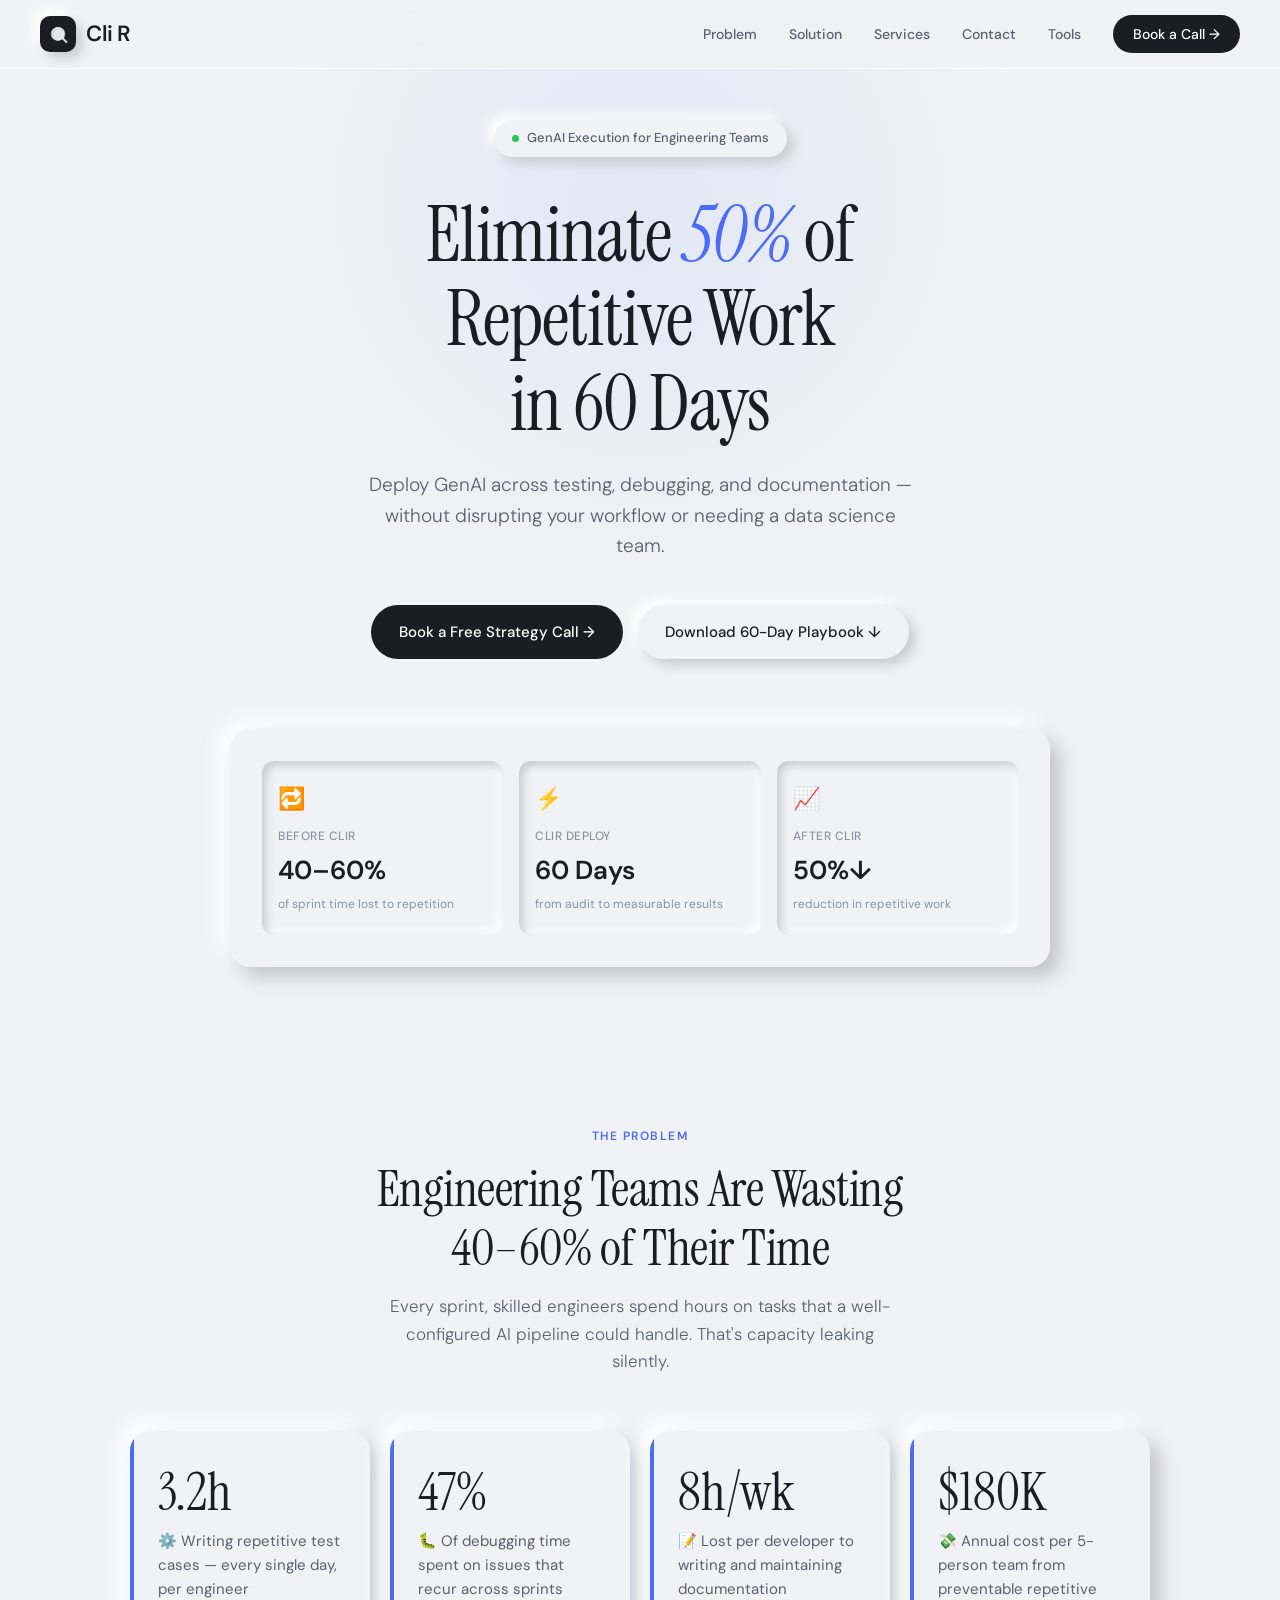
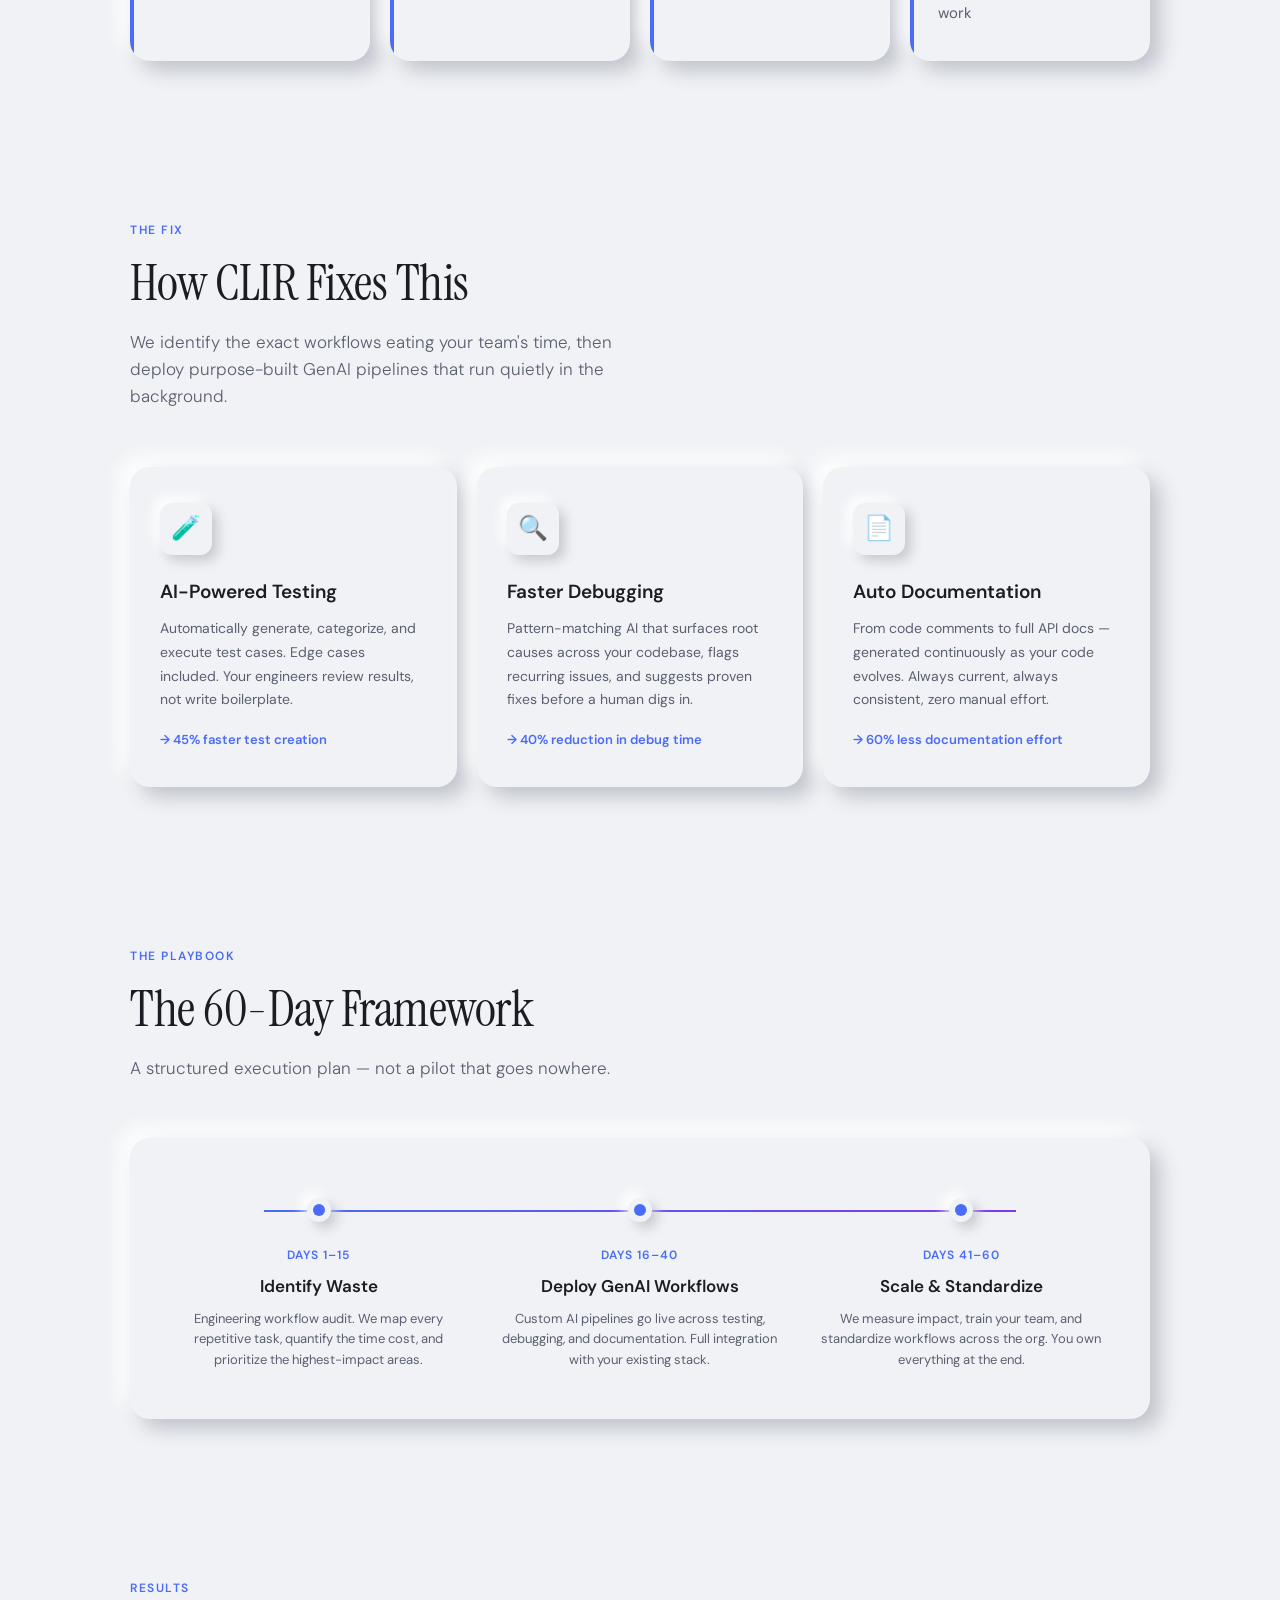
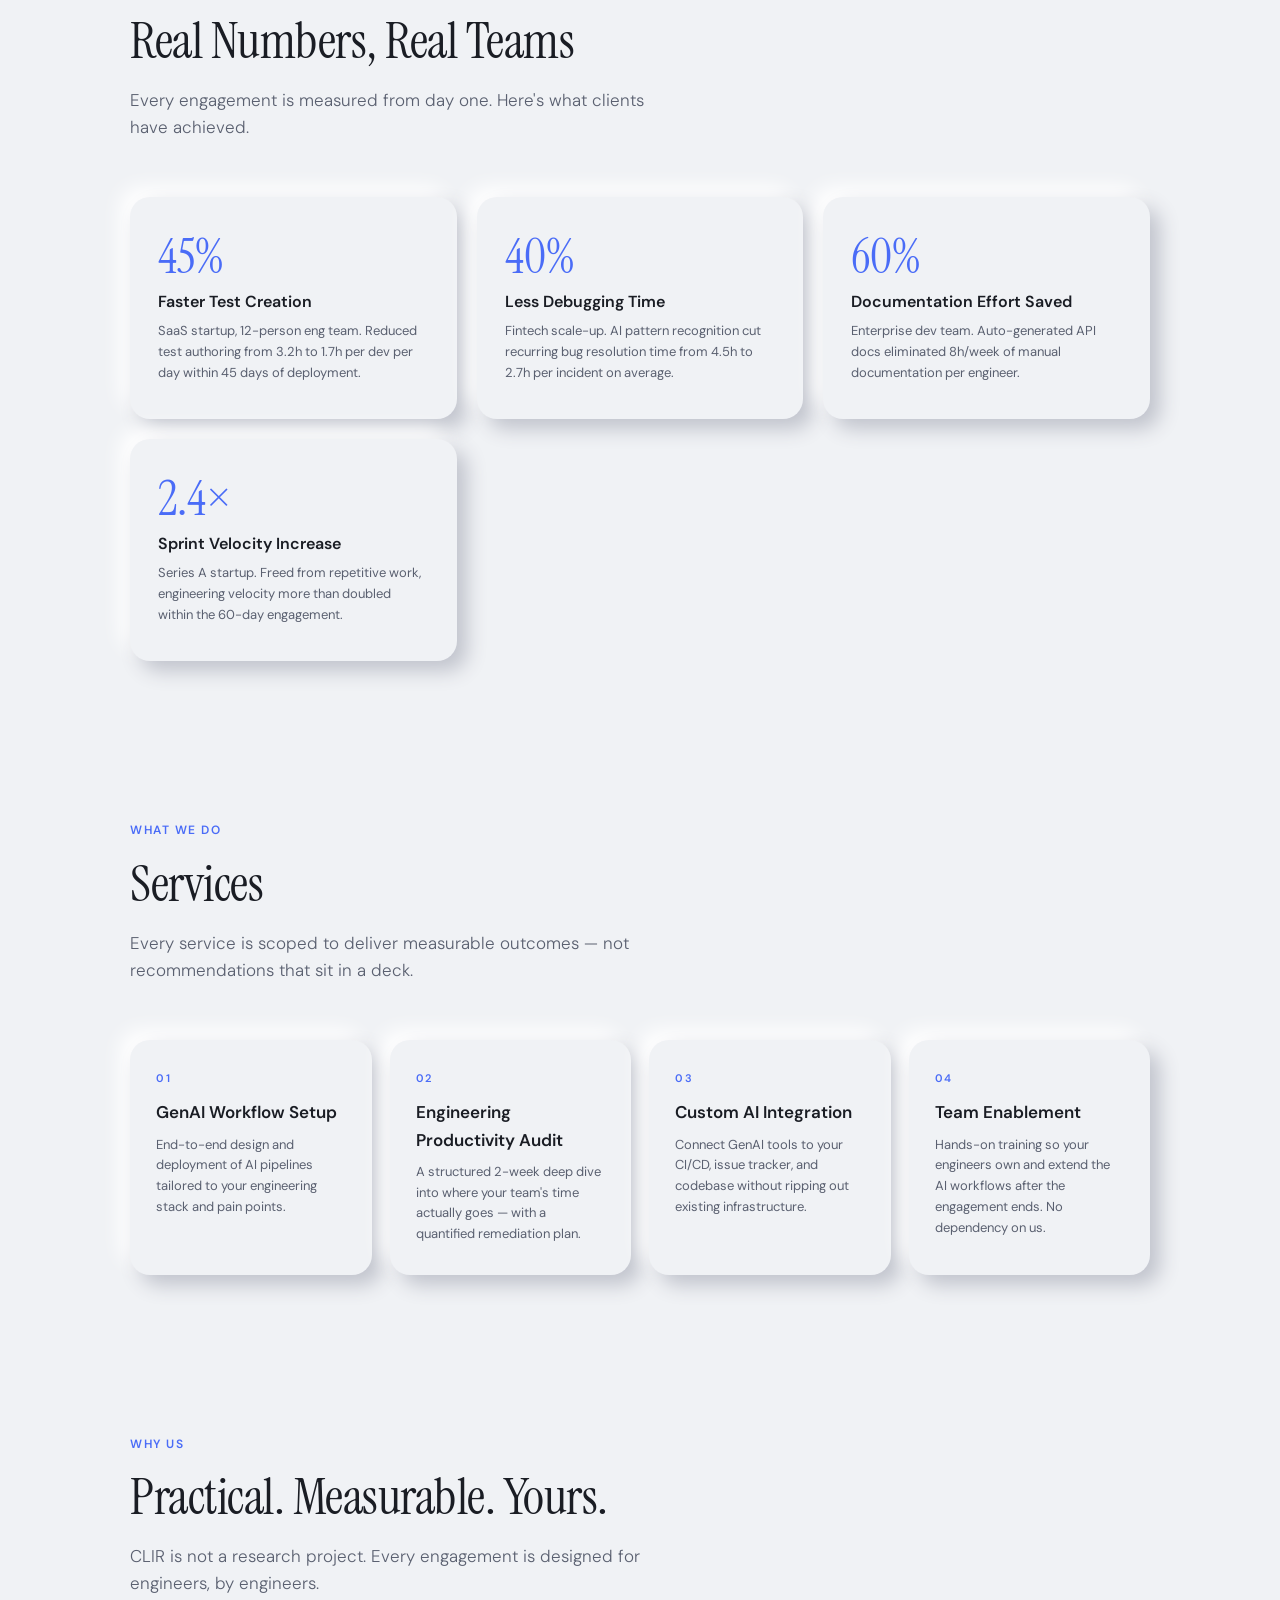
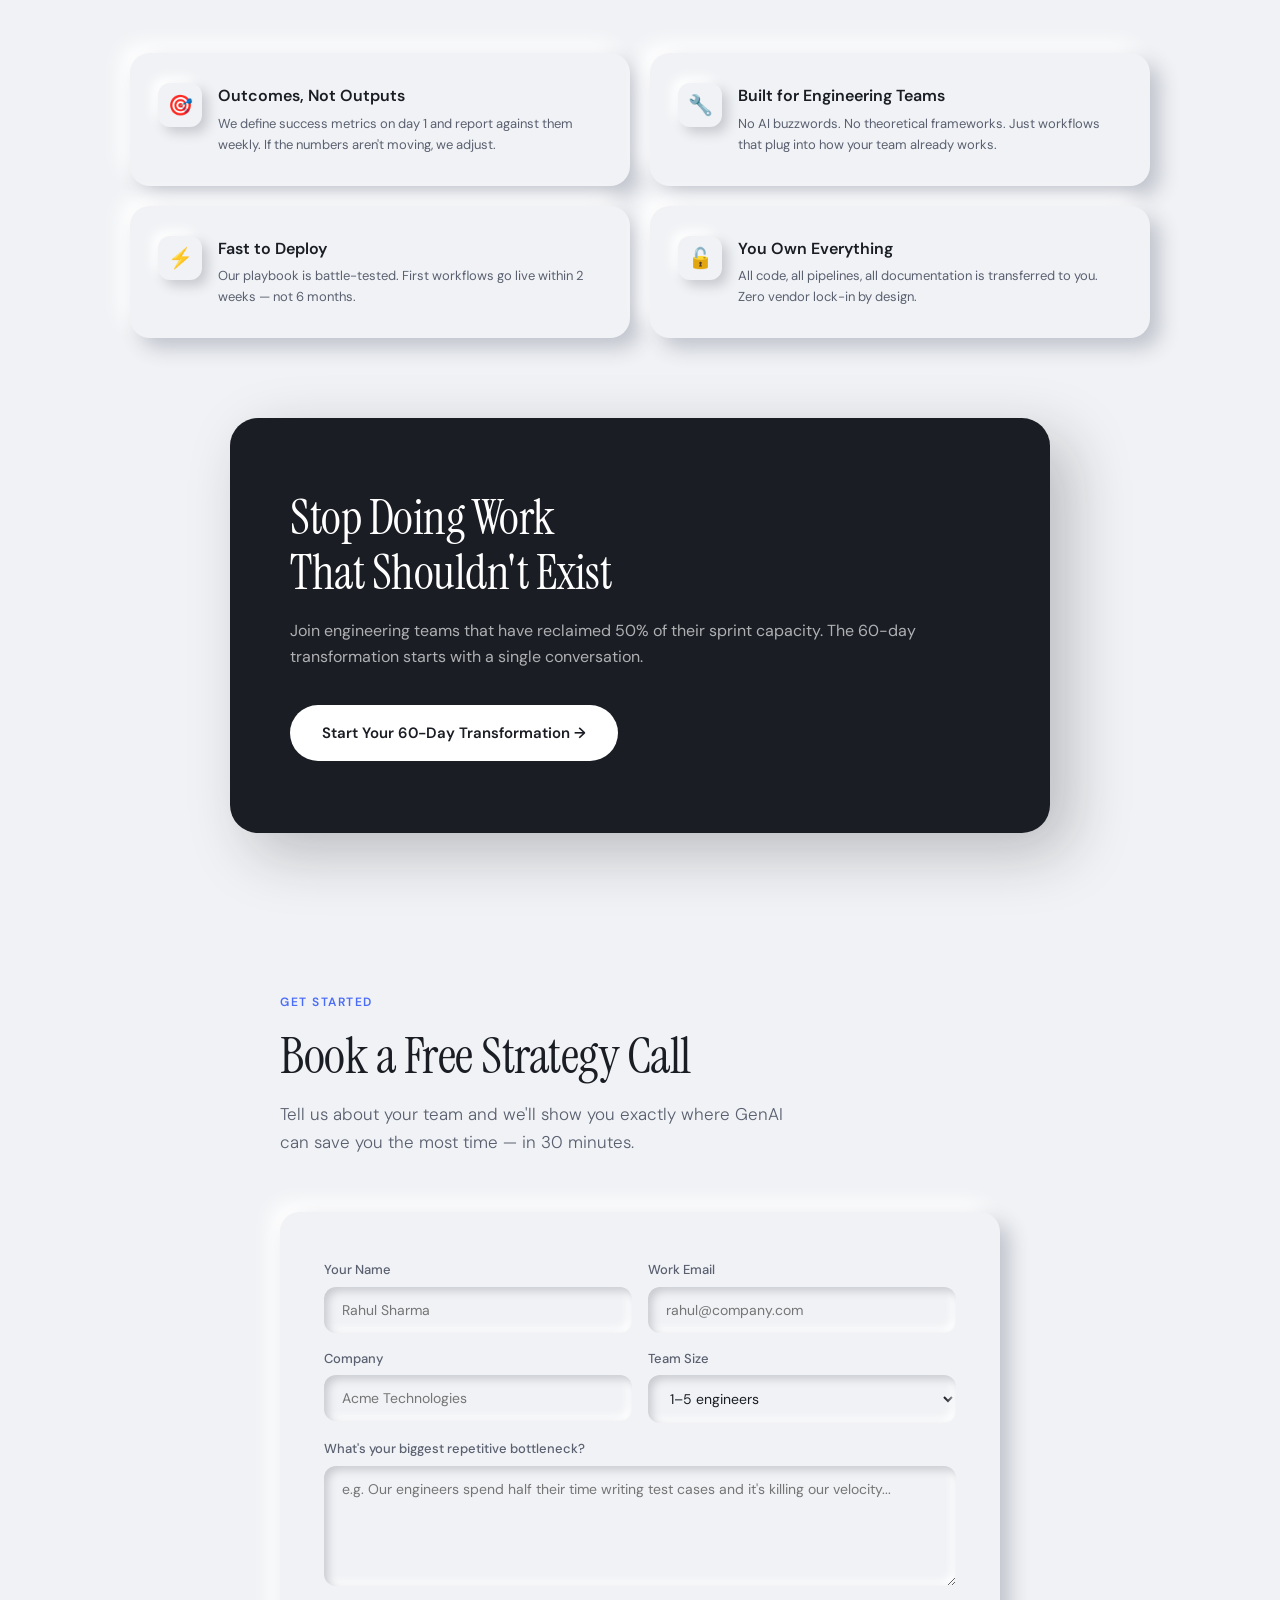
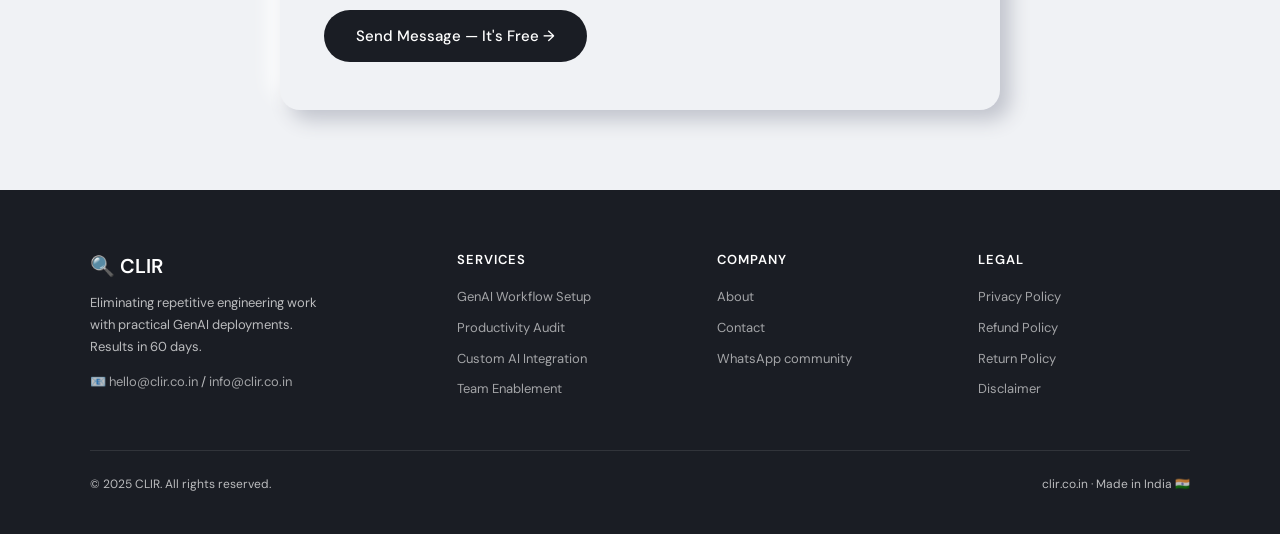
==== commit b88b379c: "Added the link for tools page into the main page" ====
--- a/index.html
+++ b/index.html
@@ -23,6 +23,7 @@
     <li><a href="#" onclick="scrollTo_('#solution')">Solution</a></li>
     <li><a href="#" onclick="scrollTo_('#services')">Services</a></li>
     <li><a href="#" onclick="showPage('contact')">Contact</a></li>
+    <li><a href="#" onclick="showPage('tools')">Tools</a></li>
     <li><a href="#" class="nav-cta" onclick="scrollTo_('#contact-form')">Book a Call →</a></li>
   </ul>
   <button class="menu-btn" onclick="toggleMobile()">☰</button>
